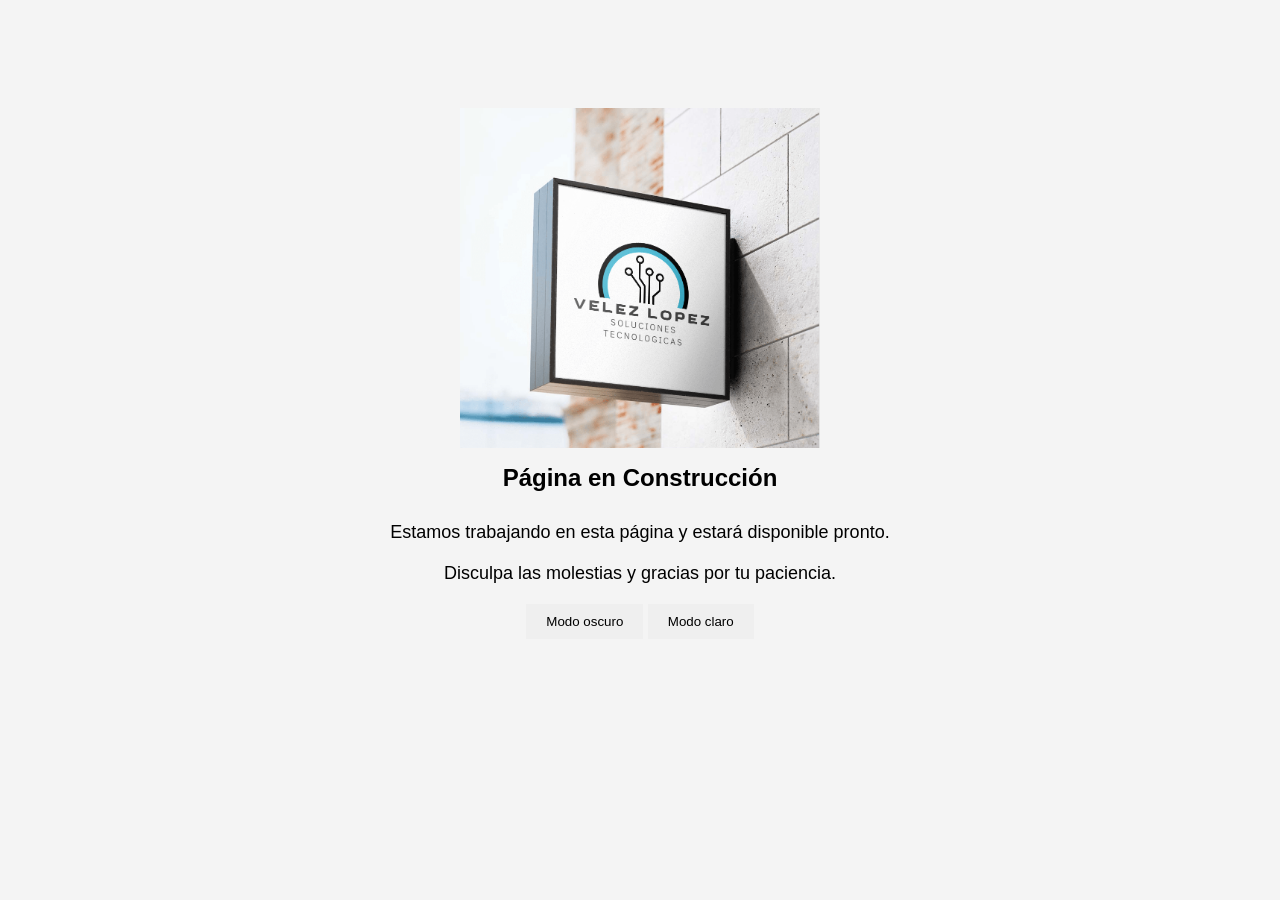
==== index.html @ 6d7fca96 "Update index.html" ====
<!DOCTYPE html>
<html lang="es">
<head>
    <meta charset="UTF-8">
    <meta name="viewport" content="width=device-width, initial-scale=1.0">
    <meta http-equiv="X-UA-Compatible" content="IE=edge">
    <meta name="description" content="hoja de vida">
    <meta name="author" content="Velez">
    <meta name="url" content="http://www.vl.gt">
    <meta name="copyright" content="Velez One">
    <meta name="robots" content="index,follow">
    <link rel="apple-touch-icon" sizes="144x144" type="image/x-icon" href="images/favicon/Velez.png">
    <title>Página en Construcción ║ www.vl.gt</title>
    <style>
        body {
            background-color: #f4f4f4;
            font-family: Arial, sans-serif;
            text-align: center;
            padding-top: 100px;
            transition: background-color 0.3s, color 0.3s;
        }

        h1 {
            font-size: 24px;
            /*color: #333;*/
            margin-bottom: 30px;
        }

        p {
            font-size: 18px;
            /*color: #777;*/
            margin-bottom: 20px;
        }

        .dark-mode {
            background-color: #333;
            color: #fff;
        }

        .light-mode {
            background-color: #fff;
            color: #333;
        }
        .dmb {
            border: none;
            padding: 10px 20px;
            cursor: pointer;
    </style>
</head>
<body>
    <img src="images/bg/vl.png" alt="Logo de VL" style="display: block; margin: 0 auto; width: 360px;">
    <h1>Página en Construcción</h1>
    <p>Estamos trabajando en esta página y estará disponible pronto.</p>
    <p>Disculpa las molestias y gracias por tu paciencia.</p>
    <button id="dark-mode-button" class="dmb">Modo oscuro</button>
    <button id="light-mode-button" class="dmb">Modo claro</button>

    <script>
	const darkModeButton = document.getElementById("dark-mode-button");
	const lightModeButton = document.getElementById("light-mode-button");

	darkModeButton.addEventListener("click", () => {
  		document.body.classList.add("dark-mode");
  		darkModeButton.classList.add("dark-mode");
  		lightModeButton.classList.remove("dark-mode");
	});

	lightModeButton.addEventListener("click", () => {
  		document.body.classList.remove("dark-mode");
  		darkModeButton.classList.remove("dark-mode");
  		lightModeButton.classList.add("dark-mode");
	});
    </script>
</body>
</html>
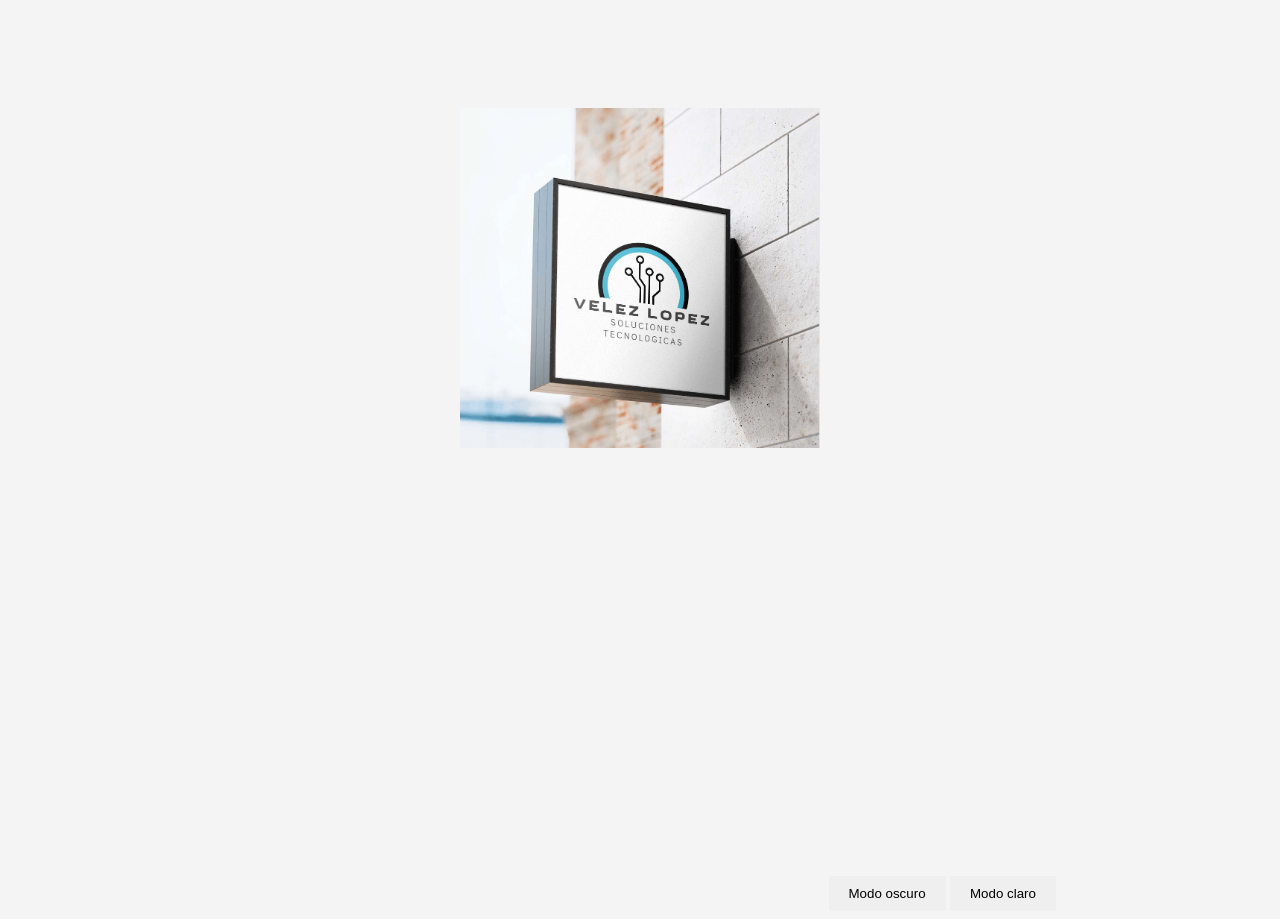
==== commit 4cab6a1a: "Update index.html sjg_v2" ====
--- a/index.html
+++ b/index.html
@@ -49,9 +49,7 @@
 </head>
 <body>
     <img src="images/bg/vl.png" alt="Logo de VL" style="display: block; margin: 0 auto; width: 360px;">
-    <h1>Página en Construcción</h1>
-    <p>Estamos trabajando en esta página y estará disponible pronto.</p>
-    <p>Disculpa las molestias y gracias por tu paciencia.</p>
+<iframe width="600" height="450" src="https://lookerstudio.google.com/embed/reporting/50c8e89b-48bd-454d-b5c6-41194e025713/page/OpIaD" frameborder="0" style="border:0" allowfullscreen></iframe>
     <button id="dark-mode-button" class="dmb">Modo oscuro</button>
     <button id="light-mode-button" class="dmb">Modo claro</button>
 
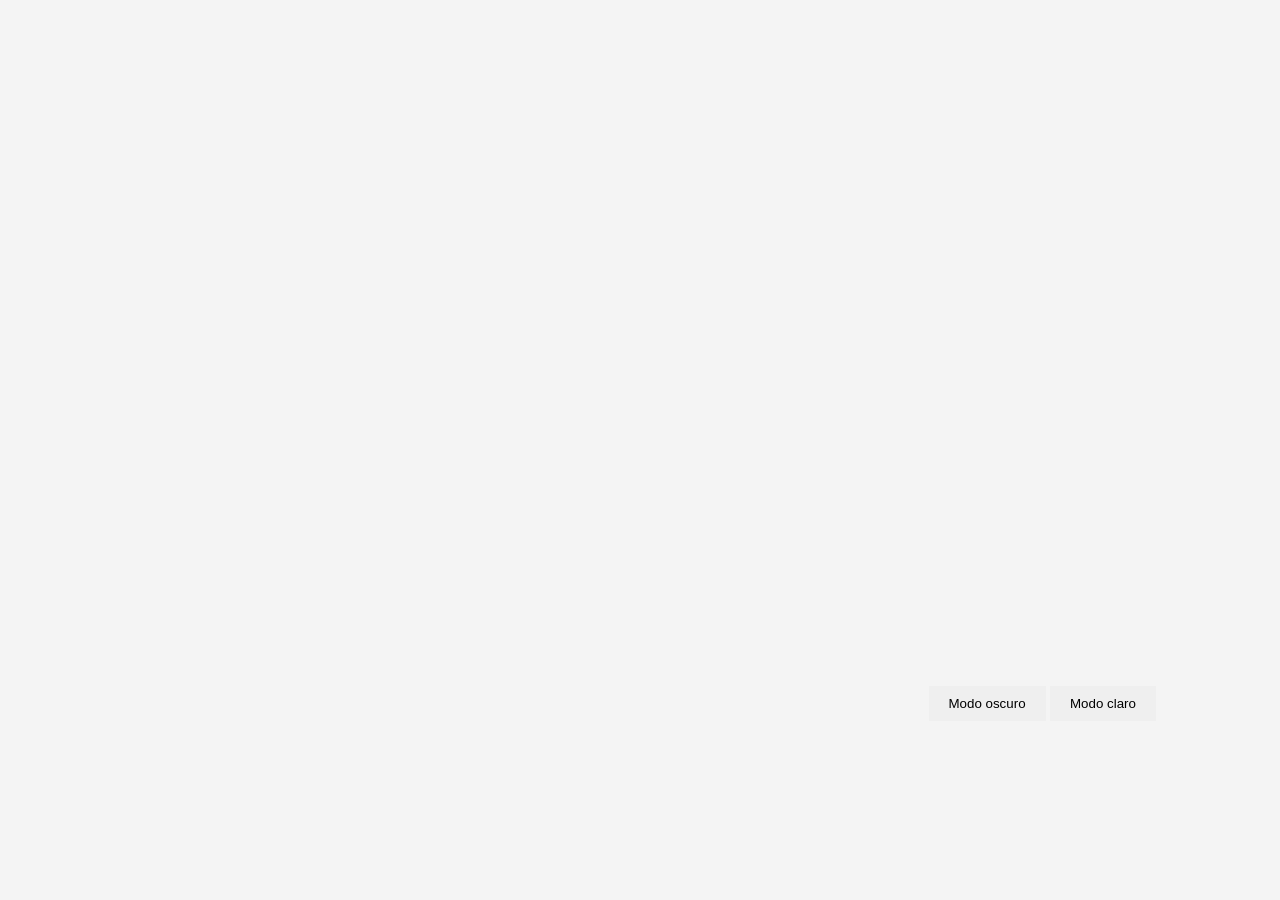
==== commit 4e766710: "Update index.html" ====
--- a/index.html
+++ b/index.html
@@ -48,10 +48,9 @@
     </style>
 </head>
 <body>
-    <img src="images/bg/vl.png" alt="Logo de VL" style="display: block; margin: 0 auto; width: 360px;">
-<iframe width="600" height="450" src="https://lookerstudio.google.com/embed/reporting/50c8e89b-48bd-454d-b5c6-41194e025713/page/OpIaD" frameborder="0" style="border:0" allowfullscreen></iframe>
-    <button id="dark-mode-button" class="dmb">Modo oscuro</button>
-    <button id="light-mode-button" class="dmb">Modo claro</button>
+	<iframe width="800" height="600" src="https://lookerstudio.google.com/embed/reporting/50c8e89b-48bd-454d-b5c6-41194e025713/page/OpIaD" frameborder="0" style="border:0" allowfullscreen></iframe>
+	<button id="dark-mode-button" class="dmb">Modo oscuro</button>
+    	<button id="light-mode-button" class="dmb">Modo claro</button>
 
     <script>
 	const darkModeButton = document.getElementById("dark-mode-button");
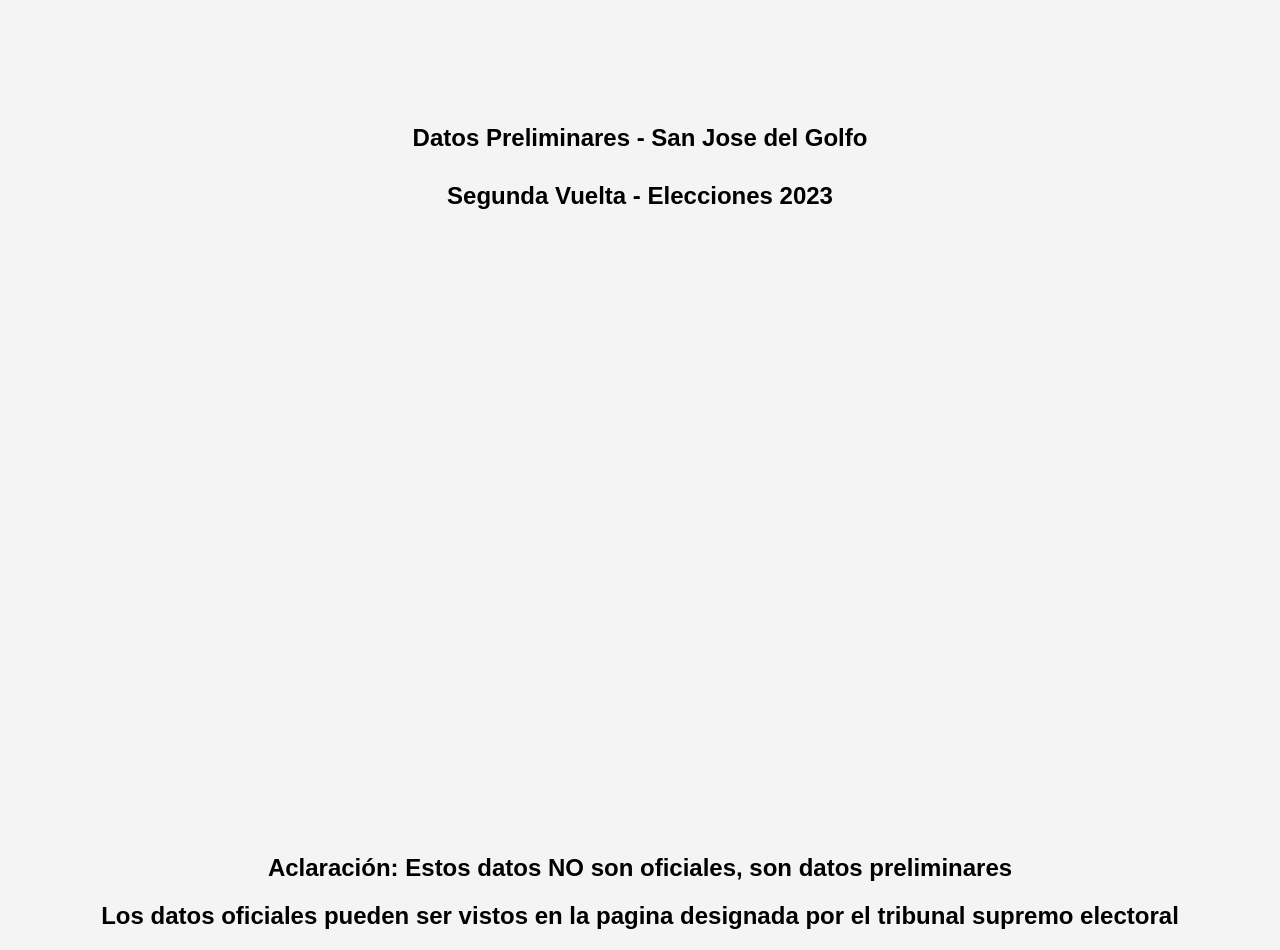
==== commit b4fcb2e1: "Update index.html" ====
--- a/index.html
+++ b/index.html
@@ -10,7 +10,7 @@
     <meta name="copyright" content="Velez One">
     <meta name="robots" content="index,follow">
     <link rel="apple-touch-icon" sizes="144x144" type="image/x-icon" href="images/favicon/Velez.png">
-    <title>Página en Construcción ║ www.vl.gt</title>
+    <title>Datos Preliminares SJG 2da Vuelta 2023 ║ www.vl.gt</title>
     <style>
         body {
             background-color: #f4f4f4;
@@ -48,10 +48,11 @@
     </style>
 </head>
 <body>
+	<h1>Datos Preliminares - San Jose del Golfo</h1>
+	<h2>Segunda Vuelta - Elecciones 2023</h2>
 	<iframe width="800" height="600" src="https://lookerstudio.google.com/embed/reporting/50c8e89b-48bd-454d-b5c6-41194e025713/page/OpIaD" frameborder="0" style="border:0" allowfullscreen></iframe>
-	<button id="dark-mode-button" class="dmb">Modo oscuro</button>
-    	<button id="light-mode-button" class="dmb">Modo claro</button>
-
+	<h2>Aclaración: Estos datos NO son oficiales, son datos preliminares</h2>
+	<h2>Los datos oficiales pueden ser vistos en la pagina designada por el tribunal supremo electoral</h2>
     <script>
 	const darkModeButton = document.getElementById("dark-mode-button");
 	const lightModeButton = document.getElementById("light-mode-button");
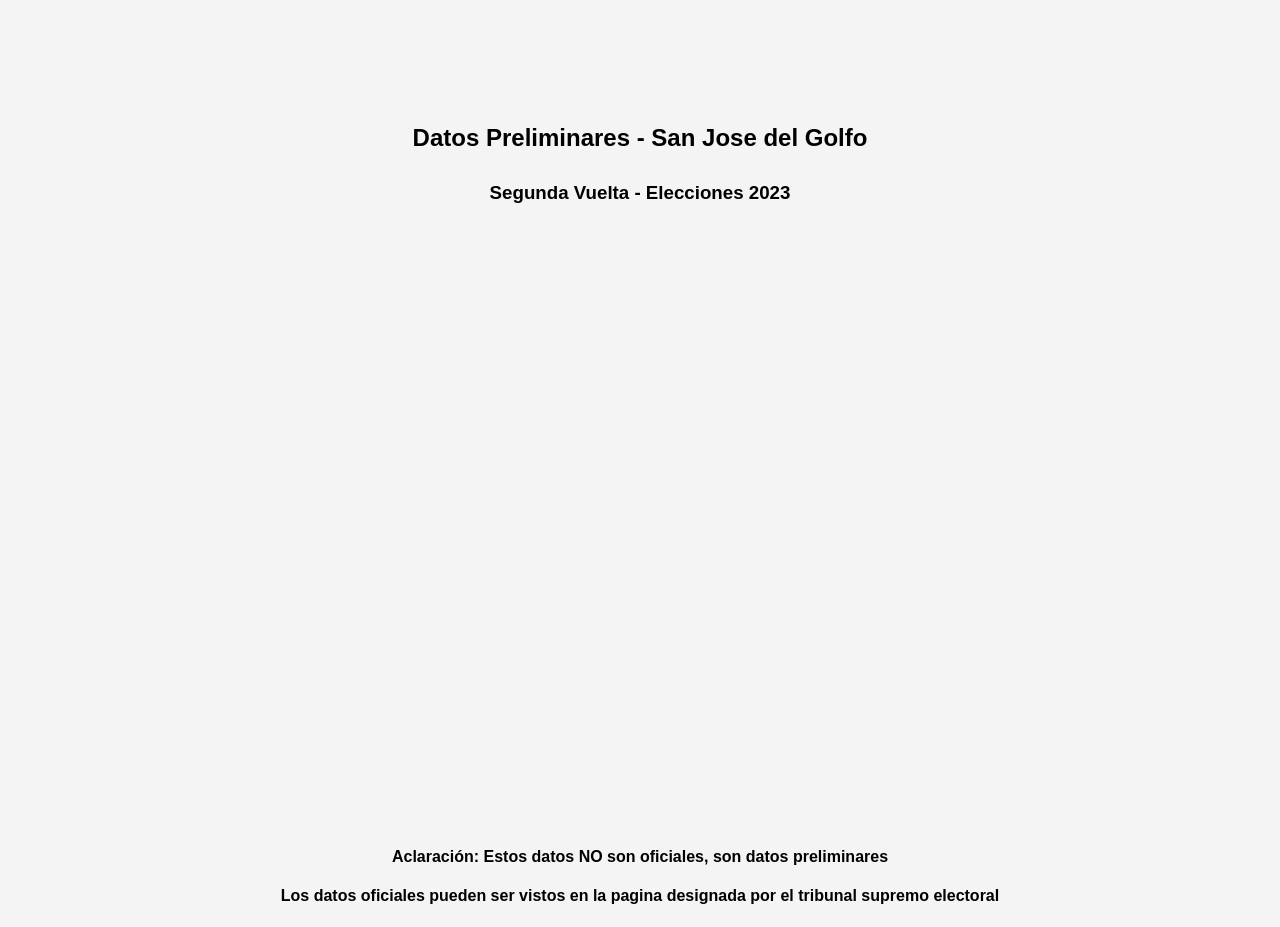
==== commit 0543ea71: "Update index.html" ====
--- a/index.html
+++ b/index.html
@@ -49,10 +49,10 @@
 </head>
 <body>
 	<h1>Datos Preliminares - San Jose del Golfo</h1>
-	<h2>Segunda Vuelta - Elecciones 2023</h2>
+	<h3>Segunda Vuelta - Elecciones 2023</h3>
 	<iframe width="800" height="600" src="https://lookerstudio.google.com/embed/reporting/50c8e89b-48bd-454d-b5c6-41194e025713/page/OpIaD" frameborder="0" style="border:0" allowfullscreen></iframe>
-	<h2>Aclaración: Estos datos NO son oficiales, son datos preliminares</h2>
-	<h2>Los datos oficiales pueden ser vistos en la pagina designada por el tribunal supremo electoral</h2>
+	<h4>Aclaración: Estos datos NO son oficiales, son datos preliminares</h4>
+	<h4>Los datos oficiales pueden ser vistos en la pagina designada por el tribunal supremo electoral</h4>
     <script>
 	const darkModeButton = document.getElementById("dark-mode-button");
 	const lightModeButton = document.getElementById("light-mode-button");
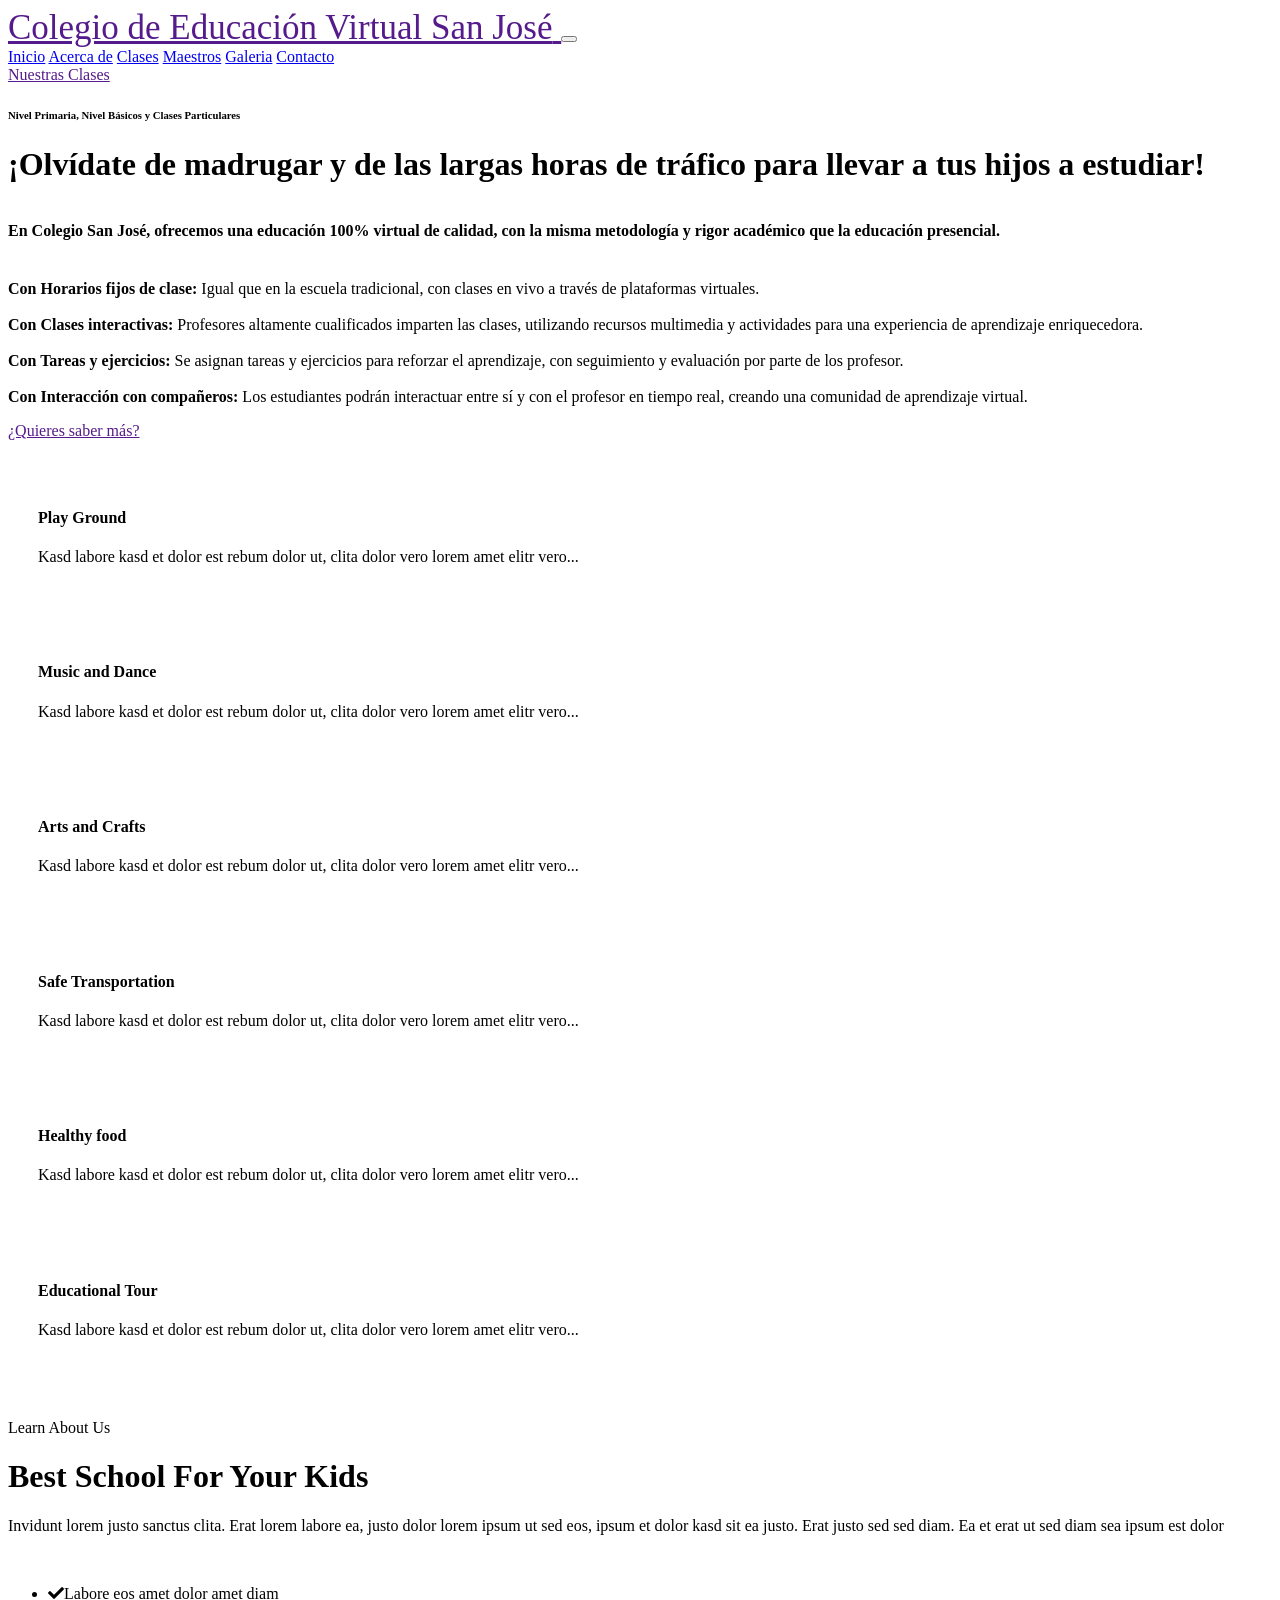
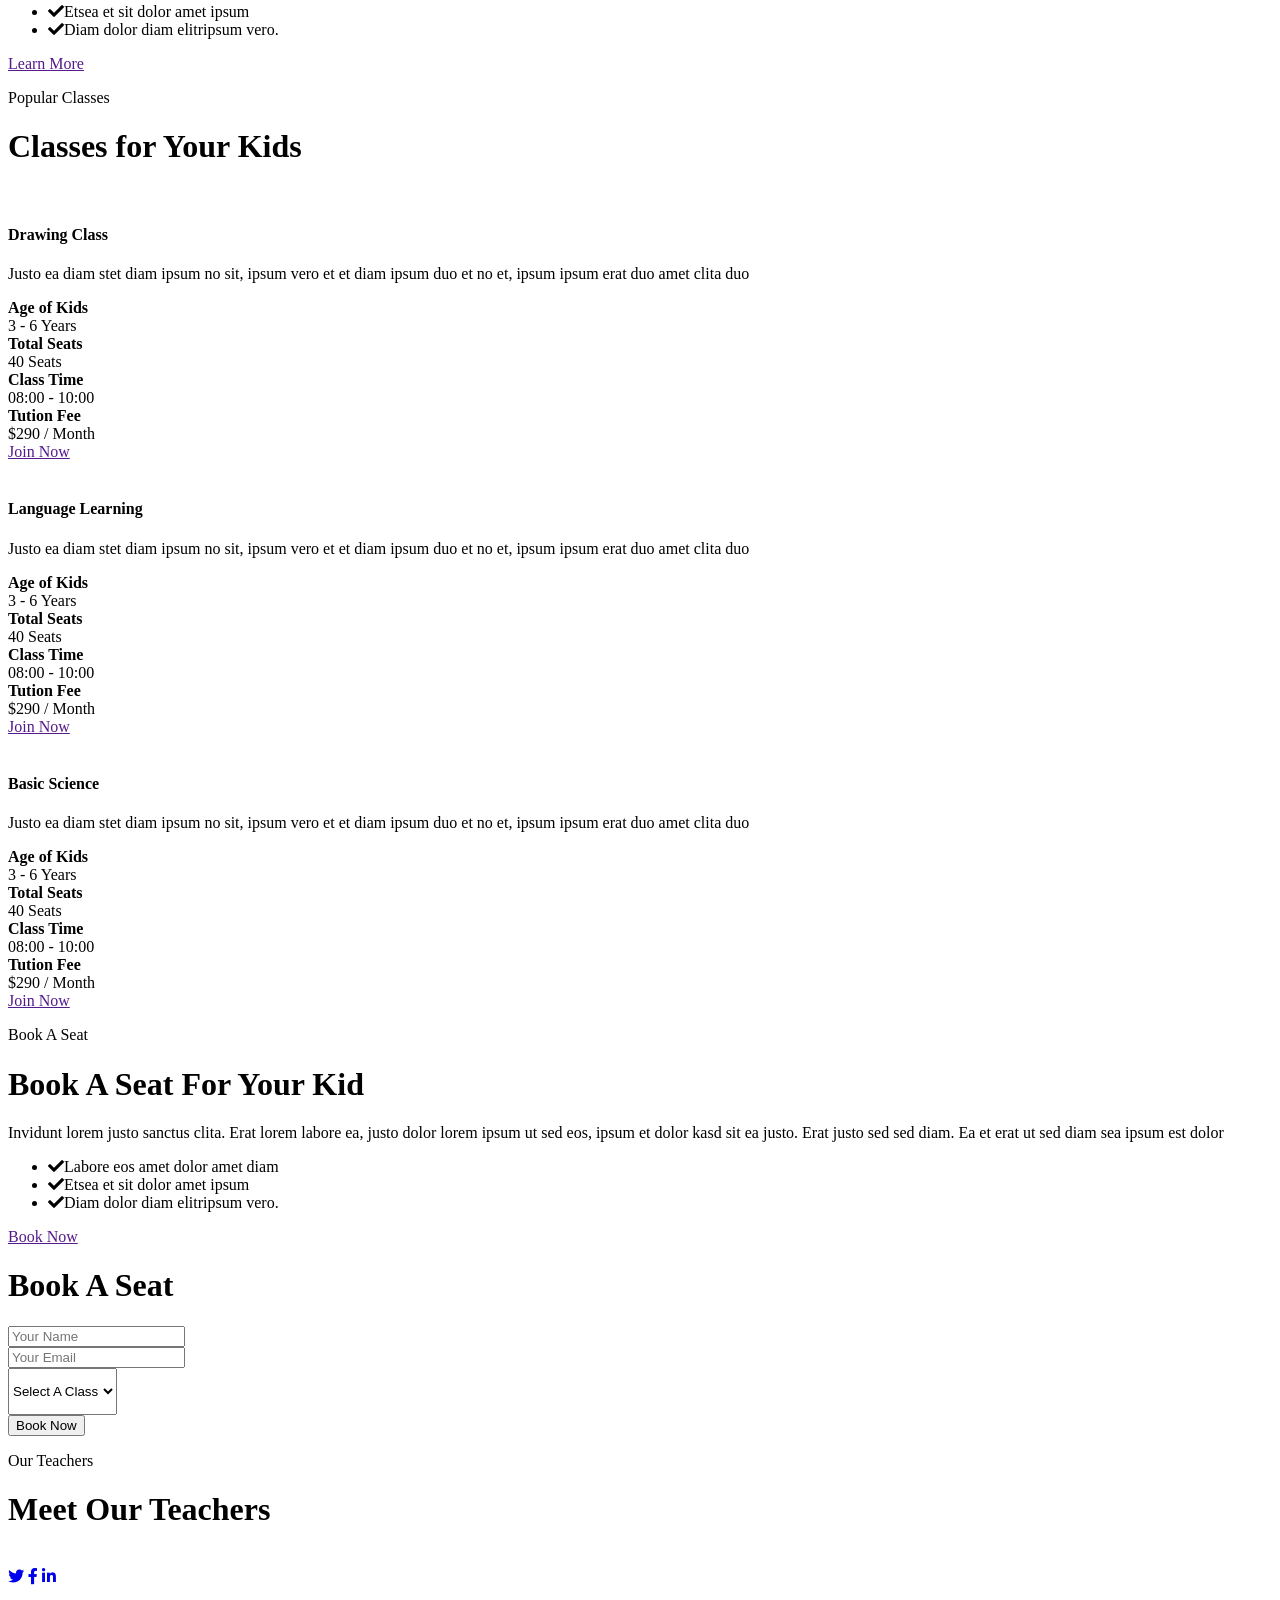
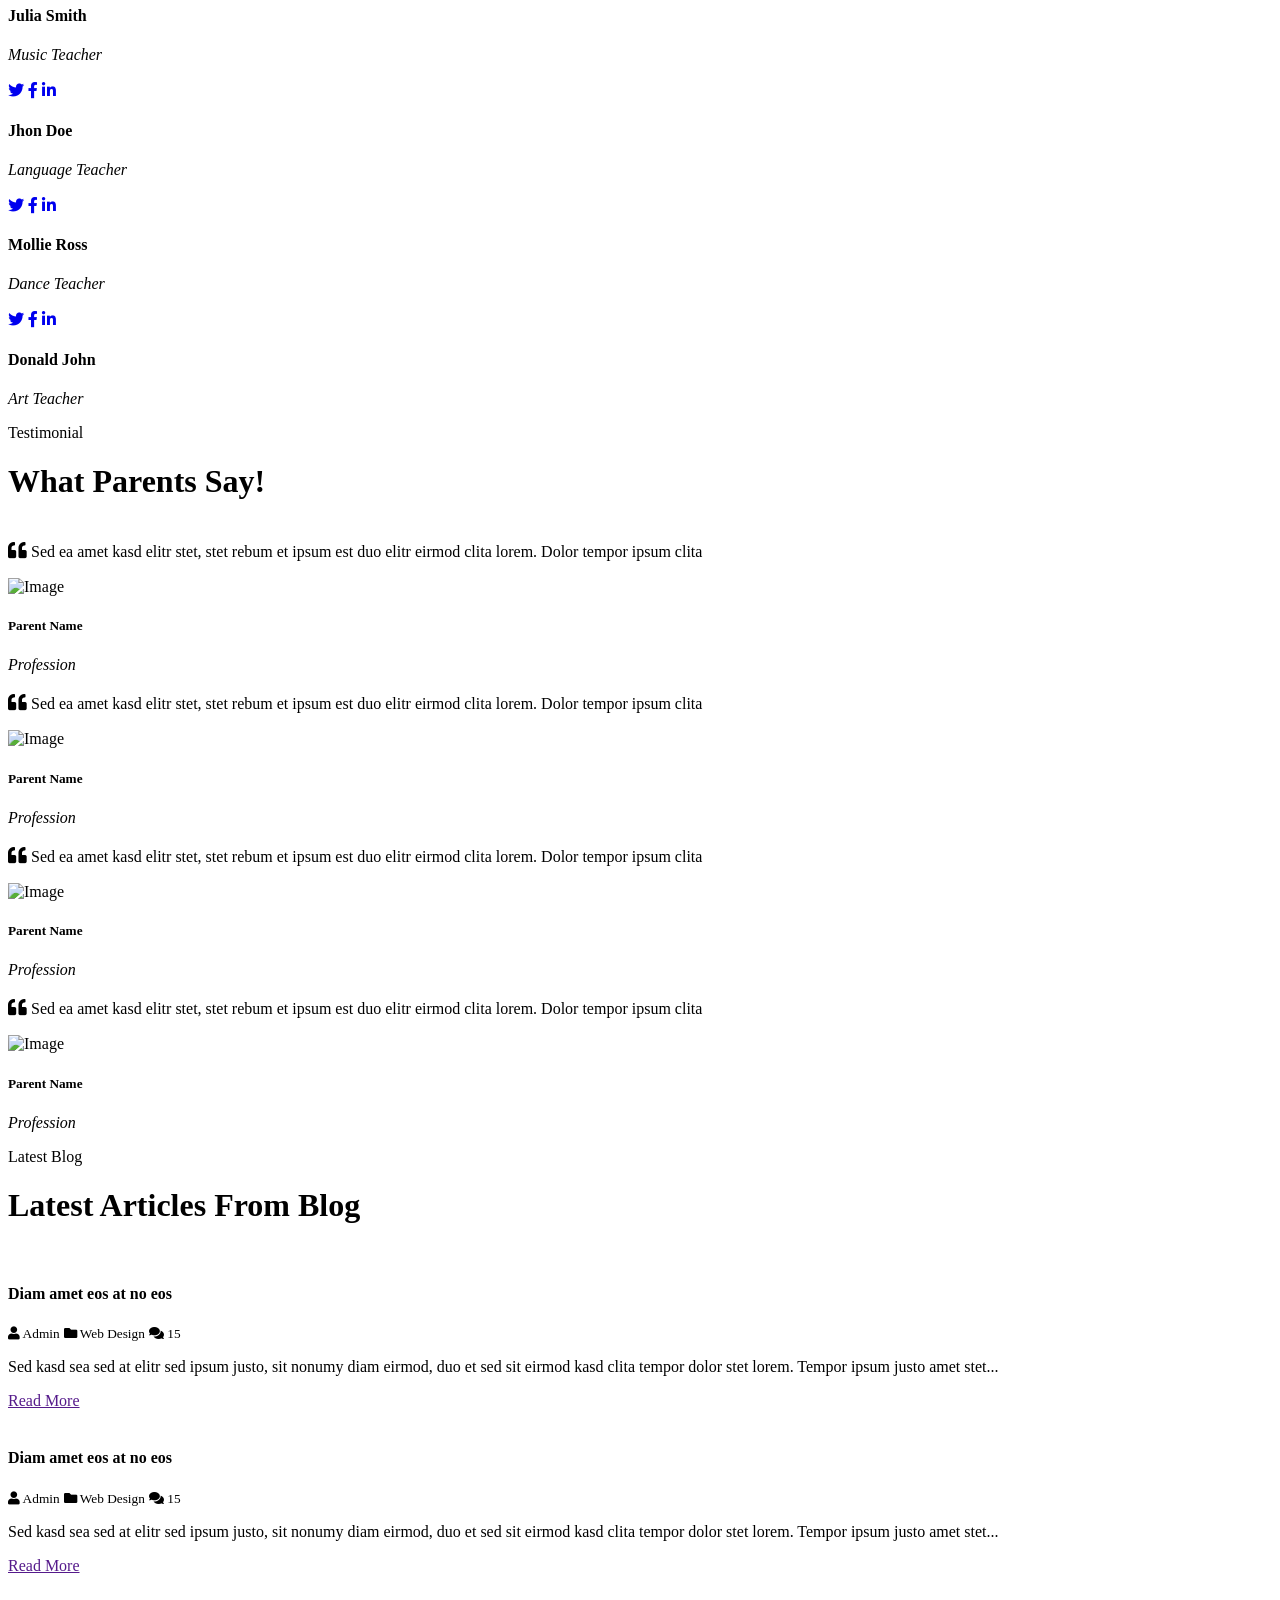
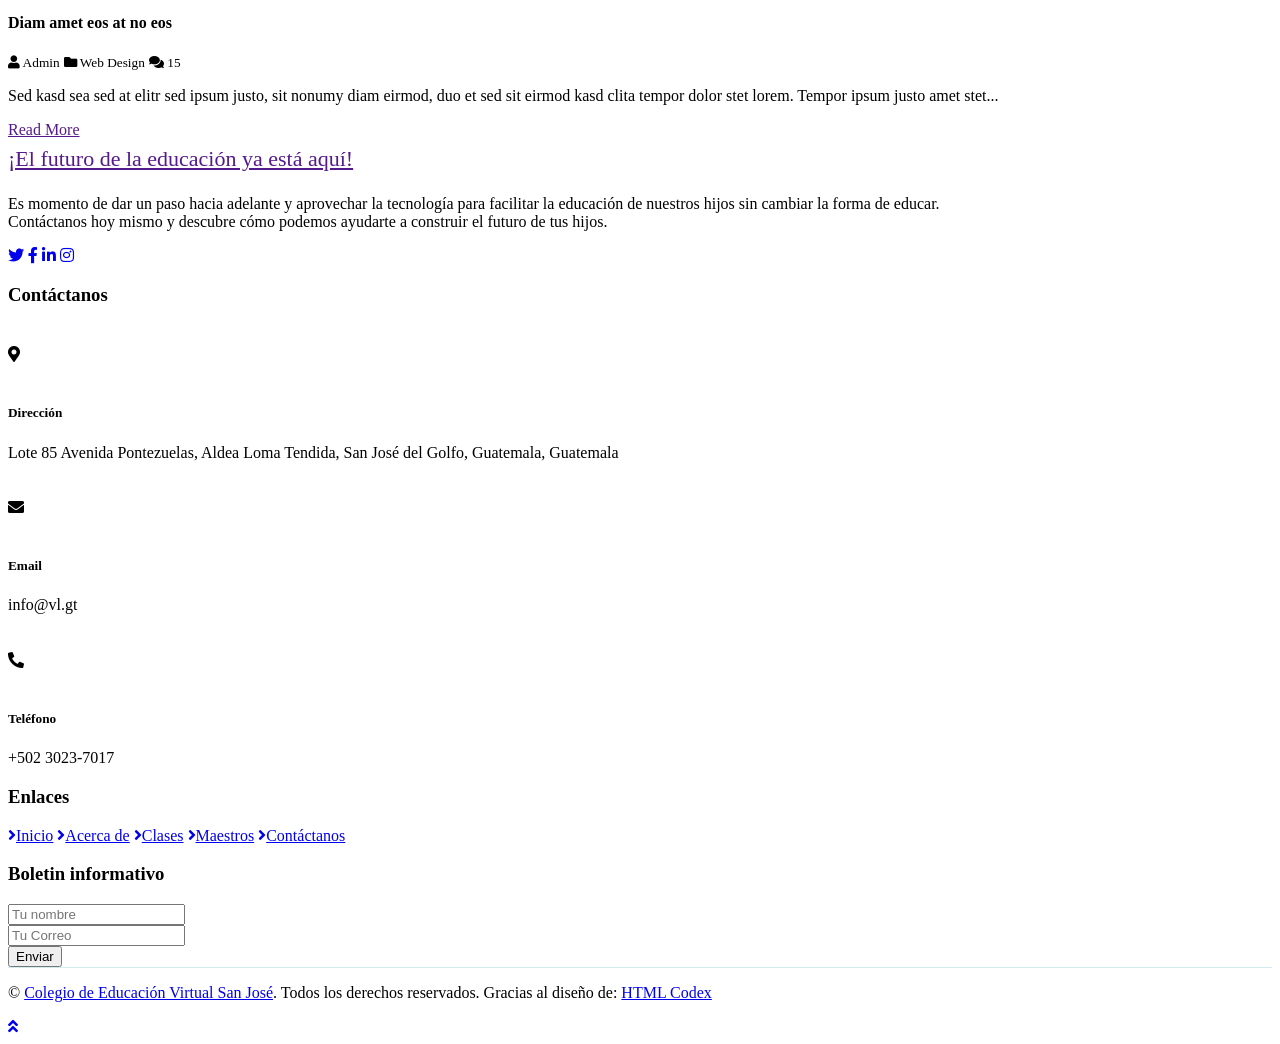
==== commit 3e17aa82: "colegio san jose" ====
--- a/index.html
+++ b/index.html
@@ -1,73 +1,636 @@
 <!DOCTYPE html>
 <html lang="es">
+
 <head>
-    <meta charset="UTF-8">
-    <meta name="viewport" content="width=device-width, initial-scale=1.0">
-    <meta http-equiv="X-UA-Compatible" content="IE=edge">
-    <meta name="description" content="hoja de vida">
-    <meta name="author" content="Velez">
-    <meta name="url" content="http://www.vl.gt">
-    <meta name="copyright" content="Velez One">
-    <meta name="robots" content="index,follow">
-    <link rel="apple-touch-icon" sizes="144x144" type="image/x-icon" href="images/favicon/Velez.png">
-    <title>Datos Preliminares SJG 2da Vuelta 2023 ║ www.vl.gt</title>
-    <style>
-        body {
-            background-color: #f4f4f4;
-            font-family: Arial, sans-serif;
-            text-align: center;
-            padding-top: 100px;
-            transition: background-color 0.3s, color 0.3s;
-        }
-
-        h1 {
-            font-size: 24px;
-            /*color: #333;*/
-            margin-bottom: 30px;
-        }
-
-        p {
-            font-size: 18px;
-            /*color: #777;*/
-            margin-bottom: 20px;
-        }
-
-        .dark-mode {
-            background-color: #333;
-            color: #fff;
-        }
-
-        .light-mode {
-            background-color: #fff;
-            color: #333;
-        }
-        .dmb {
-            border: none;
-            padding: 10px 20px;
-            cursor: pointer;
-    </style>
+    <meta charset="utf-8">
+    <title>San José - Colegio de Enseñanza Virtual</title>
+    <meta content="width=device-width, initial-scale=1.0" name="viewport">
+
+
+    <!-- Favicon -->
+    <link href="img/favicon.ico" rel="icon">
+
+    <!-- Google Web Fonts -->
+    <link rel="preconnect" href="https://fonts.gstatic.com">
+    <link href="https://fonts.googleapis.com/css2?family=Handlee&family=Nunito&display=swap" rel="stylesheet">
+
+    <!-- Font Awesome -->
+    <link href="https://cdnjs.cloudflare.com/ajax/libs/font-awesome/5.10.0/css/all.min.css" rel="stylesheet">
+
+    <!-- Flaticon Font -->
+    <link href="lib/flaticon/font/flaticon.css" rel="stylesheet">
+
+    <!-- Libraries Stylesheet -->
+    <link href="lib/owlcarousel/assets/owl.carousel.min.css" rel="stylesheet">
+    <link href="lib/lightbox/css/lightbox.min.css" rel="stylesheet">
+
+    <!-- Customized Bootstrap Stylesheet -->
+    <link href="css/style.css" rel="stylesheet">
 </head>
+
 <body>
-	<h1>Datos Preliminares - San Jose del Golfo</h1>
-	<h3>Segunda Vuelta - Elecciones 2023</h3>
-	<iframe width="800" height="600" src="https://lookerstudio.google.com/embed/reporting/50c8e89b-48bd-454d-b5c6-41194e025713/page/OpIaD" frameborder="0" style="border:0" allowfullscreen></iframe>
-	<h4>Aclaración: Estos datos NO son oficiales, son datos preliminares</h4>
-	<h4>Los datos oficiales pueden ser vistos en la pagina designada por el tribunal supremo electoral</h4>
-    <script>
-	const darkModeButton = document.getElementById("dark-mode-button");
-	const lightModeButton = document.getElementById("light-mode-button");
-
-	darkModeButton.addEventListener("click", () => {
-  		document.body.classList.add("dark-mode");
-  		darkModeButton.classList.add("dark-mode");
-  		lightModeButton.classList.remove("dark-mode");
-	});
-
-	lightModeButton.addEventListener("click", () => {
-  		document.body.classList.remove("dark-mode");
-  		darkModeButton.classList.remove("dark-mode");
-  		lightModeButton.classList.add("dark-mode");
-	});
-    </script>
+    <!-- Navbar Start -->
+    <div class="container-fluid bg-light position-relative shadow">
+        <nav class="navbar navbar-expand-lg bg-light navbar-light py-3 py-lg-0 px-0 px-lg-5">
+            <a href="" class="navbar-brand font-weight-bold text-secondary" style="font-size: 35px;">
+                <i class="flaticon-043-teddy-bear"></i>
+                <span class="text-primary">Colegio de Educación Virtual San José</span>
+            </a>
+            <button type="button" class="navbar-toggler" data-toggle="collapse" data-target="#navbarCollapse">
+                <span class="navbar-toggler-icon"></span>
+            </button>
+            <div class="collapse navbar-collapse justify-content-between" id="navbarCollapse">
+                <div class="navbar-nav font-weight-bold mx-auto py-0">
+                    <a href="index.html" class="nav-item nav-link active">Inicio</a>
+                    <a href="about.html" class="nav-item nav-link">Acerca de</a>
+                    <a href="class.html" class="nav-item nav-link">Clases</a>
+                    <a href="team.html" class="nav-item nav-link">Maestros</a>
+                    <a href="gallery.html" class="nav-item nav-link">Galeria</a>
+                    <a href="contact.html" class="nav-item nav-link">Contacto</a>
+                </div>
+                <a href="" class="btn btn-primary px-4">Nuestras Clases</a>
+            </div>
+        </nav>
+    </div>
+    <!-- Navbar End -->
+
+
+    <!-- Header Start -->
+    <div class="container-fluid bg-primary px-0 px-md-5 mb-5">
+        <div class="row align-items-center px-3">
+            <div class="col-lg-6 text-center text-lg-left">
+                <h6 class="text-white mb-4 mt-5 mt-lg-0">Nivel Primaria, Nivel Básicos y Clases Particulares</h6>
+                <h1 class="display-3 font-weight-bold text-white">¡Olvídate de madrugar y de las largas horas de tráfico para llevar a tus hijos a estudiar!</h1>
+                <h4 class="text-white mb-4 mt-5 mt-lg-0"><br>En Colegio San José, ofrecemos una educación 100% virtual de calidad, con la misma metodología y rigor académico que la educación presencial.</h4>
+                <p class="text-white mb-4">
+                    <br> <b>Con Horarios fijos de clase:</b> Igual que en la escuela tradicional, con clases en vivo a través de plataformas virtuales.
+                    <br>
+                    <br> <b>Con Clases interactivas:</b> Profesores altamente cualificados imparten las clases, utilizando recursos multimedia y actividades para una experiencia de aprendizaje enriquecedora.
+                    <br>
+                    <br> <b>Con Tareas y ejercicios:</b> Se asignan tareas y ejercicios para reforzar el aprendizaje, con seguimiento y evaluación por parte de los profesor.
+                    <br>
+                    <br> <b>Con Interacción con compañeros:</b> Los estudiantes podrán interactuar entre sí y con el profesor en tiempo real, creando una comunidad de aprendizaje virtual.
+                </p>
+
+                <a href="" class="btn btn-secondary mt-1 py-3 px-5">¿Quieres saber más?</a>
+            </div>
+            <div class="col-lg-6 text-center text-lg-right">
+                <img class="img-fluid mt-5" src="img/header.png" alt="">
+            </div>
+        </div>
+    </div>
+    <!-- Header End -->
+
+
+    <!-- Facilities Start -->
+    <div class="container-fluid pt-5">
+        <div class="container pb-3">
+            <div class="row">
+                <div class="col-lg-4 col-md-6 pb-1">
+                    <div class="d-flex bg-light shadow-sm border-top rounded mb-4" style="padding: 30px;">
+                        <i class="flaticon-050-fence h1 font-weight-normal text-primary mb-3"></i>
+                        <div class="pl-4">
+                            <h4>Play Ground</h4>
+                            <p class="m-0">Kasd labore kasd et dolor est rebum dolor ut, clita dolor vero lorem amet elitr vero...</p>
+                        </div>
+                    </div>
+                </div>
+                <div class="col-lg-4 col-md-6 pb-1">
+                    <div class="d-flex bg-light shadow-sm border-top rounded mb-4" style="padding: 30px;">
+                        <i class="flaticon-022-drum h1 font-weight-normal text-primary mb-3"></i>
+                        <div class="pl-4">
+                            <h4>Music and Dance</h4>
+                            <p class="m-0">Kasd labore kasd et dolor est rebum dolor ut, clita dolor vero lorem amet elitr vero...</p>
+                        </div>
+                    </div>
+                </div>
+                <div class="col-lg-4 col-md-6 pb-1">
+                    <div class="d-flex bg-light shadow-sm border-top rounded mb-4" style="padding: 30px;">
+                        <i class="flaticon-030-crayons h1 font-weight-normal text-primary mb-3"></i>
+                        <div class="pl-4">
+                            <h4>Arts and Crafts</h4>
+                            <p class="m-0">Kasd labore kasd et dolor est rebum dolor ut, clita dolor vero lorem amet elitr vero...</p>
+                        </div>
+                    </div>
+                </div>
+                <div class="col-lg-4 col-md-6 pb-1">
+                    <div class="d-flex bg-light shadow-sm border-top rounded mb-4" style="padding: 30px;">
+                        <i class="flaticon-017-toy-car h1 font-weight-normal text-primary mb-3"></i>
+                        <div class="pl-4">
+                            <h4>Safe Transportation</h4>
+                            <p class="m-0">Kasd labore kasd et dolor est rebum dolor ut, clita dolor vero lorem amet elitr vero...</p>
+                        </div>
+                    </div>
+                </div>
+                <div class="col-lg-4 col-md-6 pb-1">
+                    <div class="d-flex bg-light shadow-sm border-top rounded mb-4" style="padding: 30px;">
+                        <i class="flaticon-025-sandwich h1 font-weight-normal text-primary mb-3"></i>
+                        <div class="pl-4">
+                            <h4>Healthy food</h4>
+                            <p class="m-0">Kasd labore kasd et dolor est rebum dolor ut, clita dolor vero lorem amet elitr vero...</p>
+                        </div>
+                    </div>
+                </div>
+                <div class="col-lg-4 col-md-6 pb-1">
+                    <div class="d-flex bg-light shadow-sm border-top rounded mb-4" style="padding: 30px;">
+                        <i class="flaticon-047-backpack h1 font-weight-normal text-primary mb-3"></i>
+                        <div class="pl-4">
+                            <h4>Educational Tour</h4>
+                            <p class="m-0">Kasd labore kasd et dolor est rebum dolor ut, clita dolor vero lorem amet elitr vero...</p>
+                        </div>
+                    </div>
+                </div>
+            </div>
+        </div>
+    </div>
+    <!-- Facilities Start -->
+
+
+    <!-- About Start -->
+    <div class="container-fluid py-5">
+        <div class="container">
+            <div class="row align-items-center">
+                <div class="col-lg-5">
+                    <img class="img-fluid rounded mb-5 mb-lg-0" src="img/about-1.jpg" alt="">
+                </div>
+                <div class="col-lg-7">
+                    <p class="section-title pr-5"><span class="pr-2">Learn About Us</span></p>
+                    <h1 class="mb-4">Best School For Your Kids</h1>
+                    <p>Invidunt lorem justo sanctus clita. Erat lorem labore ea, justo dolor lorem ipsum ut sed eos,
+                        ipsum et dolor kasd sit ea justo. Erat justo sed sed diam. Ea et erat ut sed diam sea ipsum est
+                        dolor</p>
+                    <div class="row pt-2 pb-4">
+                        <div class="col-6 col-md-4">
+                            <img class="img-fluid rounded" src="img/about-2.jpg" alt="">
+                        </div>
+                        <div class="col-6 col-md-8">
+                            <ul class="list-inline m-0">
+                                <li class="py-2 border-top border-bottom"><i class="fa fa-check text-primary mr-3"></i>Labore eos amet dolor amet diam</li>
+                                <li class="py-2 border-bottom"><i class="fa fa-check text-primary mr-3"></i>Etsea et sit dolor amet ipsum</li>
+                                <li class="py-2 border-bottom"><i class="fa fa-check text-primary mr-3"></i>Diam dolor diam elitripsum vero.</li>
+                            </ul>
+                        </div>
+                    </div>
+                    <a href="" class="btn btn-primary mt-2 py-2 px-4">Learn More</a>
+                </div>
+            </div>
+        </div>
+    </div>
+    <!-- About End -->
+
+
+    <!-- Class Start -->
+    <div class="container-fluid pt-5">
+        <div class="container">
+            <div class="text-center pb-2">
+                <p class="section-title px-5"><span class="px-2">Popular Classes</span></p>
+                <h1 class="mb-4">Classes for Your Kids</h1>
+            </div>
+            <div class="row">
+                <div class="col-lg-4 mb-5">
+                    <div class="card border-0 bg-light shadow-sm pb-2">
+                        <img class="card-img-top mb-2" src="img/class-1.jpg" alt="">
+                        <div class="card-body text-center">
+                            <h4 class="card-title">Drawing Class</h4>
+                            <p class="card-text">Justo ea diam stet diam ipsum no sit, ipsum vero et et diam ipsum duo et no et, ipsum ipsum erat duo amet clita duo</p>
+                        </div>
+                        <div class="card-footer bg-transparent py-4 px-5">
+                            <div class="row border-bottom">
+                                <div class="col-6 py-1 text-right border-right"><strong>Age of Kids</strong></div>
+                                <div class="col-6 py-1">3 - 6 Years</div>
+                            </div>
+                            <div class="row border-bottom">
+                                <div class="col-6 py-1 text-right border-right"><strong>Total Seats</strong></div>
+                                <div class="col-6 py-1">40 Seats</div>
+                            </div>
+                            <div class="row border-bottom">
+                                <div class="col-6 py-1 text-right border-right"><strong>Class Time</strong></div>
+                                <div class="col-6 py-1">08:00 - 10:00</div>
+                            </div>
+                            <div class="row">
+                                <div class="col-6 py-1 text-right border-right"><strong>Tution Fee</strong></div>
+                                <div class="col-6 py-1">$290 / Month</div>
+                            </div>
+                        </div>
+                        <a href="" class="btn btn-primary px-4 mx-auto mb-4">Join Now</a>
+                    </div>
+                </div>
+                <div class="col-lg-4 mb-5">
+                    <div class="card border-0 bg-light shadow-sm pb-2">
+                        <img class="card-img-top mb-2" src="img/class-2.jpg" alt="">
+                        <div class="card-body text-center">
+                            <h4 class="card-title">Language Learning</h4>
+                            <p class="card-text">Justo ea diam stet diam ipsum no sit, ipsum vero et et diam ipsum duo et no et, ipsum ipsum erat duo amet clita duo</p>
+                        </div>
+                        <div class="card-footer bg-transparent py-4 px-5">
+                            <div class="row border-bottom">
+                                <div class="col-6 py-1 text-right border-right"><strong>Age of Kids</strong></div>
+                                <div class="col-6 py-1">3 - 6 Years</div>
+                            </div>
+                            <div class="row border-bottom">
+                                <div class="col-6 py-1 text-right border-right"><strong>Total Seats</strong></div>
+                                <div class="col-6 py-1">40 Seats</div>
+                            </div>
+                            <div class="row border-bottom">
+                                <div class="col-6 py-1 text-right border-right"><strong>Class Time</strong></div>
+                                <div class="col-6 py-1">08:00 - 10:00</div>
+                            </div>
+                            <div class="row">
+                                <div class="col-6 py-1 text-right border-right"><strong>Tution Fee</strong></div>
+                                <div class="col-6 py-1">$290 / Month</div>
+                            </div>
+                        </div>
+                        <a href="" class="btn btn-primary px-4 mx-auto mb-4">Join Now</a>
+                    </div>
+                </div>
+                <div class="col-lg-4 mb-5">
+                    <div class="card border-0 bg-light shadow-sm pb-2">
+                        <img class="card-img-top mb-2" src="img/class-3.jpg" alt="">
+                        <div class="card-body text-center">
+                            <h4 class="card-title">Basic Science</h4>
+                            <p class="card-text">Justo ea diam stet diam ipsum no sit, ipsum vero et et diam ipsum duo et no et, ipsum ipsum erat duo amet clita duo</p>
+                        </div>
+                        <div class="card-footer bg-transparent py-4 px-5">
+                            <div class="row border-bottom">
+                                <div class="col-6 py-1 text-right border-right"><strong>Age of Kids</strong></div>
+                                <div class="col-6 py-1">3 - 6 Years</div>
+                            </div>
+                            <div class="row border-bottom">
+                                <div class="col-6 py-1 text-right border-right"><strong>Total Seats</strong></div>
+                                <div class="col-6 py-1">40 Seats</div>
+                            </div>
+                            <div class="row border-bottom">
+                                <div class="col-6 py-1 text-right border-right"><strong>Class Time</strong></div>
+                                <div class="col-6 py-1">08:00 - 10:00</div>
+                            </div>
+                            <div class="row">
+                                <div class="col-6 py-1 text-right border-right"><strong>Tution Fee</strong></div>
+                                <div class="col-6 py-1">$290 / Month</div>
+                            </div>
+                        </div>
+                        <a href="" class="btn btn-primary px-4 mx-auto mb-4">Join Now</a>
+                    </div>
+                </div>
+            </div>
+        </div>
+    </div>
+    <!-- Class End -->
+
+
+    <!-- Registration Start -->
+    <div class="container-fluid py-5">
+        <div class="container">
+            <div class="row align-items-center">
+                <div class="col-lg-7 mb-5 mb-lg-0">
+                    <p class="section-title pr-5"><span class="pr-2">Book A Seat</span></p>
+                    <h1 class="mb-4">Book A Seat For Your Kid</h1>
+                    <p>Invidunt lorem justo sanctus clita. Erat lorem labore ea, justo dolor lorem ipsum ut sed eos,
+                        ipsum et dolor kasd sit ea justo. Erat justo sed sed diam. Ea et erat ut sed diam sea ipsum est
+                        dolor</p>
+                    <ul class="list-inline m-0">
+                        <li class="py-2"><i class="fa fa-check text-success mr-3"></i>Labore eos amet dolor amet diam</li>
+                        <li class="py-2"><i class="fa fa-check text-success mr-3"></i>Etsea et sit dolor amet ipsum</li>
+                        <li class="py-2"><i class="fa fa-check text-success mr-3"></i>Diam dolor diam elitripsum vero.</li>
+                    </ul>
+                    <a href="" class="btn btn-primary mt-4 py-2 px-4">Book Now</a>
+                </div>
+                <div class="col-lg-5">
+                    <div class="card border-0">
+                        <div class="card-header bg-secondary text-center p-4">
+                            <h1 class="text-white m-0">Book A Seat</h1>
+                        </div>
+                        <div class="card-body rounded-bottom bg-primary p-5">
+                            <form>
+                                <div class="form-group">
+                                    <input type="text" class="form-control border-0 p-4" placeholder="Your Name" required="required" />
+                                </div>
+                                <div class="form-group">
+                                    <input type="email" class="form-control border-0 p-4" placeholder="Your Email" required="required" />
+                                </div>
+                                <div class="form-group">
+                                    <select class="custom-select border-0 px-4" style="height: 47px;">
+                                        <option selected>Select A Class</option>
+                                        <option value="1">Class 1</option>
+                                        <option value="2">Class 1</option>
+                                        <option value="3">Class 1</option>
+                                    </select>
+                                </div>
+                                <div>
+                                    <button class="btn btn-secondary btn-block border-0 py-3" type="submit">Book Now</button>
+                                </div>
+                            </form>
+                        </div>
+                    </div>
+                </div>
+            </div>
+        </div>
+    </div>
+    <!-- Registration End -->
+
+
+    <!-- Team Start -->
+    <div class="container-fluid pt-5">
+        <div class="container">
+            <div class="text-center pb-2">
+                <p class="section-title px-5"><span class="px-2">Our Teachers</span></p>
+                <h1 class="mb-4">Meet Our Teachers</h1>
+            </div>
+            <div class="row">
+                <div class="col-md-6 col-lg-3 text-center team mb-5">
+                    <div class="position-relative overflow-hidden mb-4" style="border-radius: 100%;">
+                        <img class="img-fluid w-100" src="img/team-1.jpg" alt="" >
+                        <div
+                            class="team-social d-flex align-items-center justify-content-center w-100 h-100 position-absolute">
+                            <a class="btn btn-outline-light text-center mr-2 px-0" style="width: 38px; height: 38px;"
+                                href="#"><i class="fab fa-twitter"></i></a>
+                            <a class="btn btn-outline-light text-center mr-2 px-0" style="width: 38px; height: 38px;"
+                                href="#"><i class="fab fa-facebook-f"></i></a>
+                            <a class="btn btn-outline-light text-center px-0" style="width: 38px; height: 38px;"
+                                href="#"><i class="fab fa-linkedin-in"></i></a>
+                        </div>
+                    </div>
+                    <h4>Julia Smith</h4>
+                    <i>Music Teacher</i>
+                </div>
+                <div class="col-md-6 col-lg-3 text-center team mb-5">
+                    <div class="position-relative overflow-hidden mb-4" style="border-radius: 100%;">
+                        <img class="img-fluid w-100" src="img/team-2.jpg" alt="" >
+                        <div
+                            class="team-social d-flex align-items-center justify-content-center w-100 h-100 position-absolute">
+                            <a class="btn btn-outline-light text-center mr-2 px-0" style="width: 38px; height: 38px;"
+                                href="#"><i class="fab fa-twitter"></i></a>
+                            <a class="btn btn-outline-light text-center mr-2 px-0" style="width: 38px; height: 38px;"
+                                href="#"><i class="fab fa-facebook-f"></i></a>
+                            <a class="btn btn-outline-light text-center px-0" style="width: 38px; height: 38px;"
+                                href="#"><i class="fab fa-linkedin-in"></i></a>
+                        </div>
+                    </div>
+                    <h4>Jhon Doe</h4>
+                    <i>Language Teacher</i>
+                </div>
+                <div class="col-md-6 col-lg-3 text-center team mb-5">
+                    <div class="position-relative overflow-hidden mb-4" style="border-radius: 100%;">
+                        <img class="img-fluid w-100" src="img/team-3.jpg" alt="" >
+                        <div
+                            class="team-social d-flex align-items-center justify-content-center w-100 h-100 position-absolute">
+                            <a class="btn btn-outline-light text-center mr-2 px-0" style="width: 38px; height: 38px;"
+                                href="#"><i class="fab fa-twitter"></i></a>
+                            <a class="btn btn-outline-light text-center mr-2 px-0" style="width: 38px; height: 38px;"
+                                href="#"><i class="fab fa-facebook-f"></i></a>
+                            <a class="btn btn-outline-light text-center px-0" style="width: 38px; height: 38px;"
+                                href="#"><i class="fab fa-linkedin-in"></i></a>
+                        </div>
+                    </div>
+                    <h4>Mollie Ross</h4>
+                    <i>Dance Teacher</i>
+                </div>
+                <div class="col-md-6 col-lg-3 text-center team mb-5">
+                    <div class="position-relative overflow-hidden mb-4" style="border-radius: 100%;">
+                        <img class="img-fluid w-100" src="img/team-4.jpg" alt="" >
+                        <div
+                            class="team-social d-flex align-items-center justify-content-center w-100 h-100 position-absolute">
+                            <a class="btn btn-outline-light text-center mr-2 px-0" style="width: 38px; height: 38px;"
+                                href="#"><i class="fab fa-twitter"></i></a>
+                            <a class="btn btn-outline-light text-center mr-2 px-0" style="width: 38px; height: 38px;"
+                                href="#"><i class="fab fa-facebook-f"></i></a>
+                            <a class="btn btn-outline-light text-center px-0" style="width: 38px; height: 38px;"
+                                href="#"><i class="fab fa-linkedin-in"></i></a>
+                        </div>
+                    </div>
+                    <h4>Donald John</h4>
+                    <i>Art Teacher</i>
+                </div>
+            </div>
+        </div>
+    </div>
+    <!-- Team End -->
+
+
+    <!-- Testimonial Start -->
+    <div class="container-fluid py-5">
+        <div class="container p-0">
+            <div class="text-center pb-2">
+                <p class="section-title px-5"><span class="px-2">Testimonial</span></p>
+                <h1 class="mb-4">What Parents Say!</h1>
+            </div>
+            <div class="owl-carousel testimonial-carousel">
+                <div class="testimonial-item px-3">
+                    <div class="bg-light shadow-sm rounded mb-4 p-4">
+                        <h3 class="fas fa-quote-left text-primary mr-3"></h3>
+                        Sed ea amet kasd elitr stet, stet rebum et ipsum est duo elitr eirmod clita lorem. Dolor tempor ipsum clita
+                    </div>
+                    <div class="d-flex align-items-center">
+                        <img class="rounded-circle" src="img/testimonial-1.jpg" style="width: 70px; height: 70px;" alt="Image">
+                        <div class="pl-3">
+                            <h5>Parent Name</h5>
+                            <i>Profession</i>
+                        </div>
+                    </div>
+                </div>
+                <div class="testimonial-item px-3">
+                    <div class="bg-light shadow-sm rounded mb-4 p-4">
+                        <h3 class="fas fa-quote-left text-primary mr-3"></h3>
+                        Sed ea amet kasd elitr stet, stet rebum et ipsum est duo elitr eirmod clita lorem. Dolor tempor ipsum clita
+                    </div>
+                    <div class="d-flex align-items-center">
+                        <img class="rounded-circle" src="img/testimonial-2.jpg" style="width: 70px; height: 70px;" alt="Image">
+                        <div class="pl-3">
+                            <h5>Parent Name</h5>
+                            <i>Profession</i>
+                        </div>
+                    </div>
+                </div>
+                <div class="testimonial-item px-3">
+                    <div class="bg-light shadow-sm rounded mb-4 p-4">
+                        <h3 class="fas fa-quote-left text-primary mr-3"></h3>
+                        Sed ea amet kasd elitr stet, stet rebum et ipsum est duo elitr eirmod clita lorem. Dolor tempor ipsum clita
+                    </div>
+                    <div class="d-flex align-items-center">
+                        <img class="rounded-circle" src="img/testimonial-3.jpg" style="width: 70px; height: 70px;" alt="Image">
+                        <div class="pl-3">
+                            <h5>Parent Name</h5>
+                            <i>Profession</i>
+                        </div>
+                    </div>
+                </div>
+                <div class="testimonial-item px-3">
+                    <div class="bg-light shadow-sm rounded mb-4 p-4">
+                        <h3 class="fas fa-quote-left text-primary mr-3"></h3>
+                        Sed ea amet kasd elitr stet, stet rebum et ipsum est duo elitr eirmod clita lorem. Dolor tempor ipsum clita
+                    </div>
+                    <div class="d-flex align-items-center">
+                        <img class="rounded-circle" src="img/testimonial-4.jpg" style="width: 70px; height: 70px;" alt="Image">
+                        <div class="pl-3">
+                            <h5>Parent Name</h5>
+                            <i>Profession</i>
+                        </div>
+                    </div>
+                </div>
+            </div>
+        </div>
+    </div>
+    <!-- Testimonial End -->
+
+
+    <!-- Blog Start -->
+    <div class="container-fluid pt-5">
+        <div class="container">
+            <div class="text-center pb-2">
+                <p class="section-title px-5"><span class="px-2">Latest Blog</span></p>
+                <h1 class="mb-4">Latest Articles From Blog</h1>
+            </div>
+            <div class="row pb-3">
+                <div class="col-lg-4 mb-4">
+                    <div class="card border-0 shadow-sm mb-2">
+                        <img class="card-img-top mb-2" src="img/blog-1.jpg" alt="">
+                        <div class="card-body bg-light text-center p-4">
+                            <h4 class="">Diam amet eos at no eos</h4>
+                            <div class="d-flex justify-content-center mb-3">
+                                <small class="mr-3"><i class="fa fa-user text-primary"></i> Admin</small>
+                                <small class="mr-3"><i class="fa fa-folder text-primary"></i> Web Design</small>
+                                <small class="mr-3"><i class="fa fa-comments text-primary"></i> 15</small>
+                            </div>
+                            <p>Sed kasd sea sed at elitr sed ipsum justo, sit nonumy diam eirmod, duo et sed sit eirmod kasd clita tempor dolor stet lorem. Tempor ipsum justo amet stet...</p>
+                            <a href="" class="btn btn-primary px-4 mx-auto my-2">Read More</a>
+                        </div>
+                    </div>
+                </div>
+                <div class="col-lg-4 mb-4">
+                    <div class="card border-0 shadow-sm mb-2">
+                        <img class="card-img-top mb-2" src="img/blog-2.jpg" alt="">
+                        <div class="card-body bg-light text-center p-4">
+                            <h4 class="">Diam amet eos at no eos</h4>
+                            <div class="d-flex justify-content-center mb-3">
+                                <small class="mr-3"><i class="fa fa-user text-primary"></i> Admin</small>
+                                <small class="mr-3"><i class="fa fa-folder text-primary"></i> Web Design</small>
+                                <small class="mr-3"><i class="fa fa-comments text-primary"></i> 15</small>
+                            </div>
+                            <p>Sed kasd sea sed at elitr sed ipsum justo, sit nonumy diam eirmod, duo et sed sit eirmod kasd clita tempor dolor stet lorem. Tempor ipsum justo amet stet...</p>
+                            <a href="" class="btn btn-primary px-4 mx-auto my-2">Read More</a>
+                        </div>
+                    </div>
+                </div>
+                <div class="col-lg-4 mb-4">
+                    <div class="card border-0 shadow-sm mb-2">
+                        <img class="card-img-top mb-2" src="img/blog-3.jpg" alt="">
+                        <div class="card-body bg-light text-center p-4">
+                            <h4 class="">Diam amet eos at no eos</h4>
+                            <div class="d-flex justify-content-center mb-3">
+                                <small class="mr-3"><i class="fa fa-user text-primary"></i> Admin</small>
+                                <small class="mr-3"><i class="fa fa-folder text-primary"></i> Web Design</small>
+                                <small class="mr-3"><i class="fa fa-comments text-primary"></i> 15</small>
+                            </div>
+                            <p>Sed kasd sea sed at elitr sed ipsum justo, sit nonumy diam eirmod, duo et sed sit eirmod kasd clita tempor dolor stet lorem. Tempor ipsum justo amet stet...</p>
+                            <a href="" class="btn btn-primary px-4 mx-auto my-2">Read More</a>
+                        </div>
+                    </div>
+                </div>
+            </div>
+        </div>
+    </div>
+    <!-- Blog End -->
+
+
+    <!-- Footer Start -->
+    <div class="container-fluid bg-secondary text-white mt-5 py-5 px-sm-3 px-md-5">
+        <div class="row pt-5">
+            <div class="col-lg-3 col-md-6 mb-5">
+                <a href="" class="navbar-brand font-weight-bold text-primary m-0 mb-4 p-0" style="font-size: 22px; line-height: 40px;">
+                    <i class="flaticon-043-teddy-bear"></i>
+                    <span class="text-white">¡El futuro de la educación ya está aquí!</span>
+                </a>
+                <p>Es momento de dar un paso hacia adelante y aprovechar la tecnología para facilitar la educación de nuestros hijos sin cambiar la forma de educar.
+                    <br>
+                    Contáctanos hoy mismo y descubre cómo podemos ayudarte a construir el futuro de tus hijos.</p>
+                <div class="d-flex justify-content-start mt-4">
+                    <a class="btn btn-outline-primary rounded-circle text-center mr-2 px-0"
+                        style="width: 38px; height: 38px;" href="#"><i class="fab fa-twitter"></i></a>
+                    <a class="btn btn-outline-primary rounded-circle text-center mr-2 px-0"
+                        style="width: 38px; height: 38px;" href="#"><i class="fab fa-facebook-f"></i></a>
+                    <a class="btn btn-outline-primary rounded-circle text-center mr-2 px-0"
+                        style="width: 38px; height: 38px;" href="#"><i class="fab fa-linkedin-in"></i></a>
+                    <a class="btn btn-outline-primary rounded-circle text-center mr-2 px-0"
+                        style="width: 38px; height: 38px;" href="#"><i class="fab fa-instagram"></i></a>
+                </div>
+            </div>
+            <div class="col-lg-3 col-md-6 mb-5">
+                <h3 class="text-primary mb-4">Contáctanos</h3>
+                <div class="d-flex">
+                    <h4 class="fa fa-map-marker-alt text-primary"></h4>
+                    <div class="pl-3">
+                        <h5 class="text-white">Dirección</h5>
+                        <p>Lote 85 Avenida Pontezuelas, Aldea Loma Tendida, San José del Golfo, Guatemala, Guatemala</p>
+                    </div>
+                </div>
+                <div class="d-flex">
+                    <h4 class="fa fa-envelope text-primary"></h4>
+                    <div class="pl-3">
+                        <h5 class="text-white">Email</h5>
+                        <p>info@vl.gt</p>
+                    </div>
+                </div>
+                <div class="d-flex">
+                    <h4 class="fa fa-phone-alt text-primary"></h4>
+                    <div class="pl-3">
+                        <h5 class="text-white">Teléfono</h5>
+                        <p>+502 3023-7017</p>
+                    </div>
+                </div>
+            </div>
+            <div class="col-lg-3 col-md-6 mb-5">
+                <h3 class="text-primary mb-4">Enlaces</h3>
+                <div class="d-flex flex-column justify-content-start">
+                    <a class="text-white mb-2" href="#"><i class="fa fa-angle-right mr-2"></i>Inicio</a>
+                    <a class="text-white mb-2" href="about.html"><i class="fa fa-angle-right mr-2"></i>Acerca de</a>
+                    <a class="text-white mb-2" href="class.html"><i class="fa fa-angle-right mr-2"></i>Clases</a>
+                    <a class="text-white mb-2" href="team.html"><i class="fa fa-angle-right mr-2"></i>Maestros</a>
+                    <a class="text-white" href="contact.html"><i class="fa fa-angle-right mr-2"></i>Contáctanos</a>
+                </div>
+            </div>
+            <div class="col-lg-3 col-md-6 mb-5">
+                <h3 class="text-primary mb-4">Boletin informativo</h3>
+                <form action="">
+                    <div class="form-group">
+                        <input type="text" class="form-control border-0 py-4" placeholder="Tu nombre" required="required" />
+                    </div>
+                    <div class="form-group">
+                        <input type="email" class="form-control border-0 py-4" placeholder="Tu Correo"
+                            required="required" />
+                    </div>
+                    <div>
+                        <button class="btn btn-primary btn-block border-0 py-3" type="submit">Enviar</button>
+                    </div>
+                </form>
+            </div>
+        </div>
+        <div class="container-fluid pt-5" style="border-top: 1px solid rgba(23, 162, 184, .2);;">
+            <p class="m-0 text-center text-white">
+                &copy; <a class="text-primary font-weight-bold" href="#">Colegio de Educación Virtual San José</a>. Todos los derechos reservados. Gracias al diseño de: 
+                <a class="text-primary font-weight-bold" href="https://htmlcodex.com" target="_blank">HTML Codex</a>
+            </p>
+        </div>
+    </div>
+    <!-- Footer End -->
+
+
+    <!-- Back to Top -->
+    <a href="#" class="btn btn-primary p-3 back-to-top"><i class="fa fa-angle-double-up"></i></a>
+
+
+    <!-- JavaScript Libraries -->
+    <script src="https://code.jquery.com/jquery-3.4.1.min.js"></script>
+    <script src="https://stackpath.bootstrapcdn.com/bootstrap/4.4.1/js/bootstrap.bundle.min.js"></script>
+    <script src="lib/easing/easing.min.js"></script>
+    <script src="lib/owlcarousel/owl.carousel.min.js"></script>
+    <script src="lib/isotope/isotope.pkgd.min.js"></script>
+    <script src="lib/lightbox/js/lightbox.min.js"></script>
+
+    <!-- Contact Javascript File -->
+    <script src="mail/jqBootstrapValidation.min.js"></script>
+    <script src="mail/contact.js"></script>
+
+    <!-- Template Javascript -->
+    <script src="js/main.js"></script>
 </body>
-</html>
+
+</html>
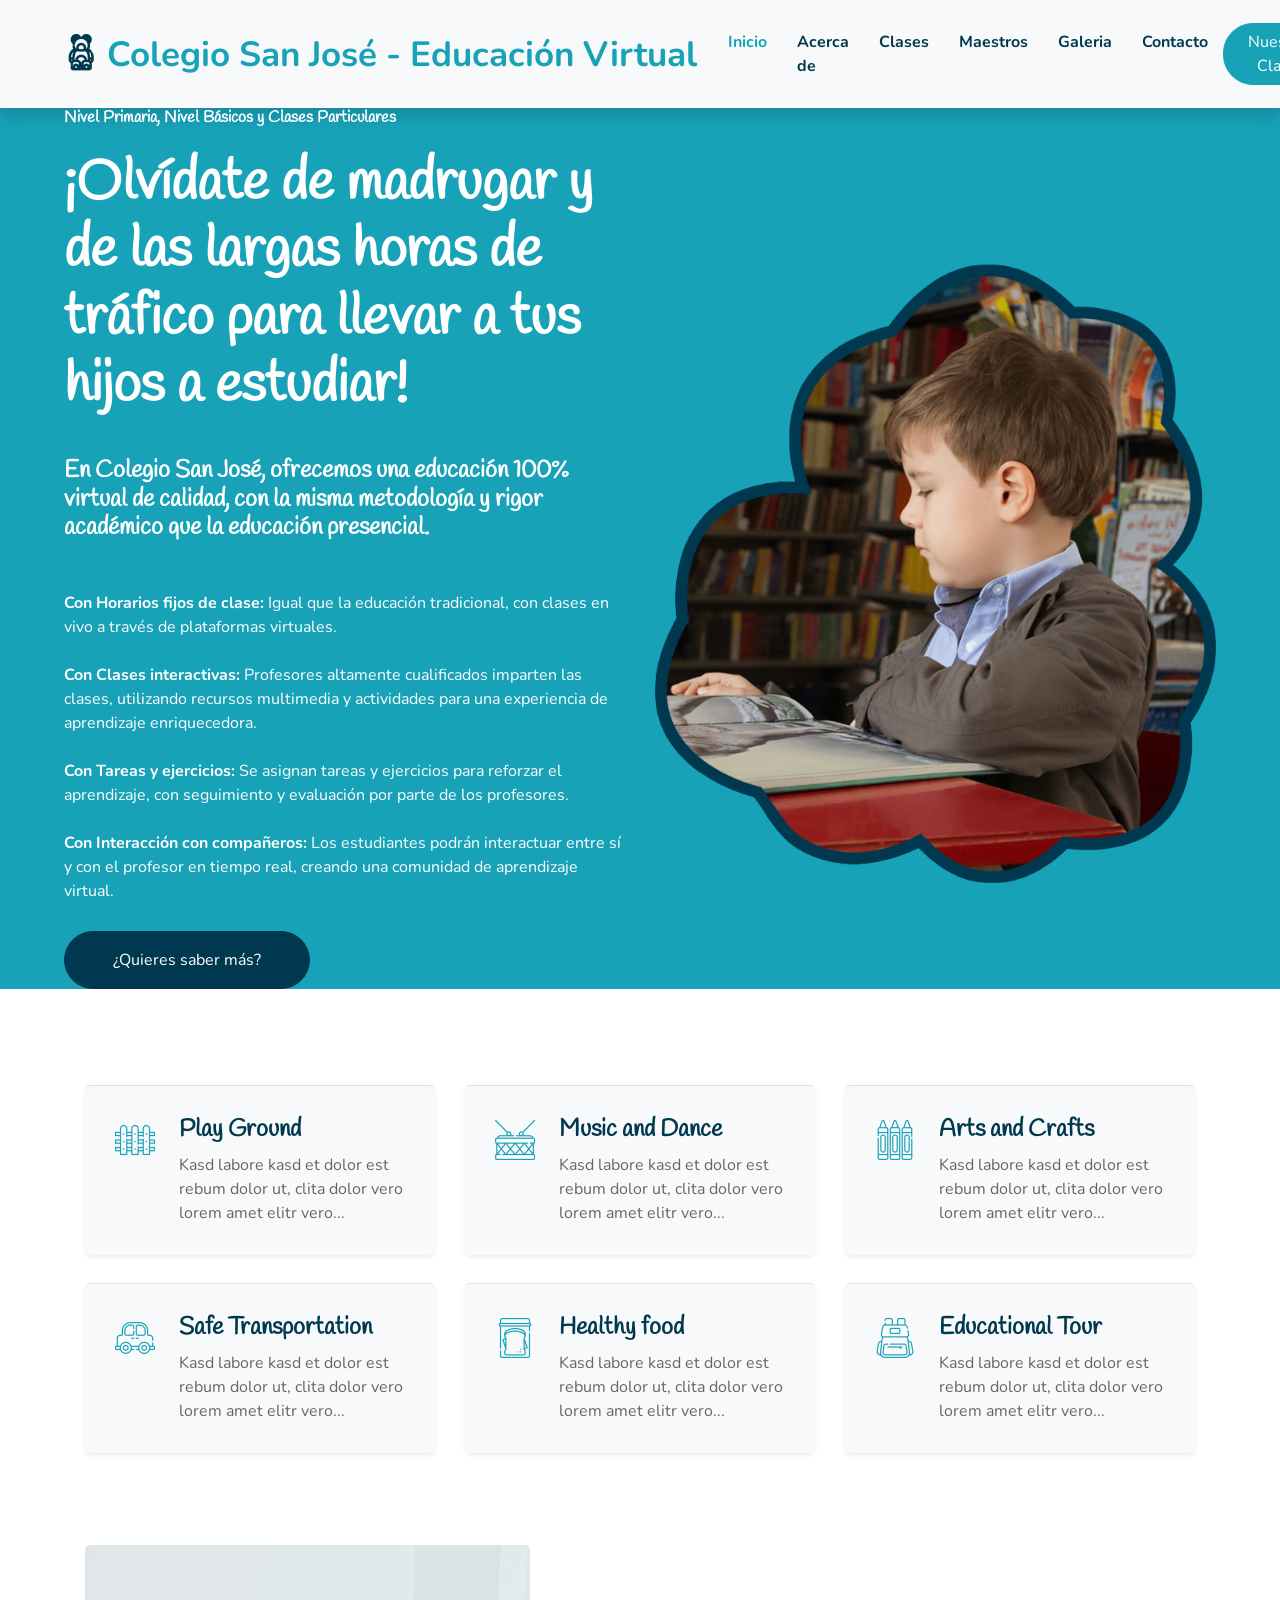
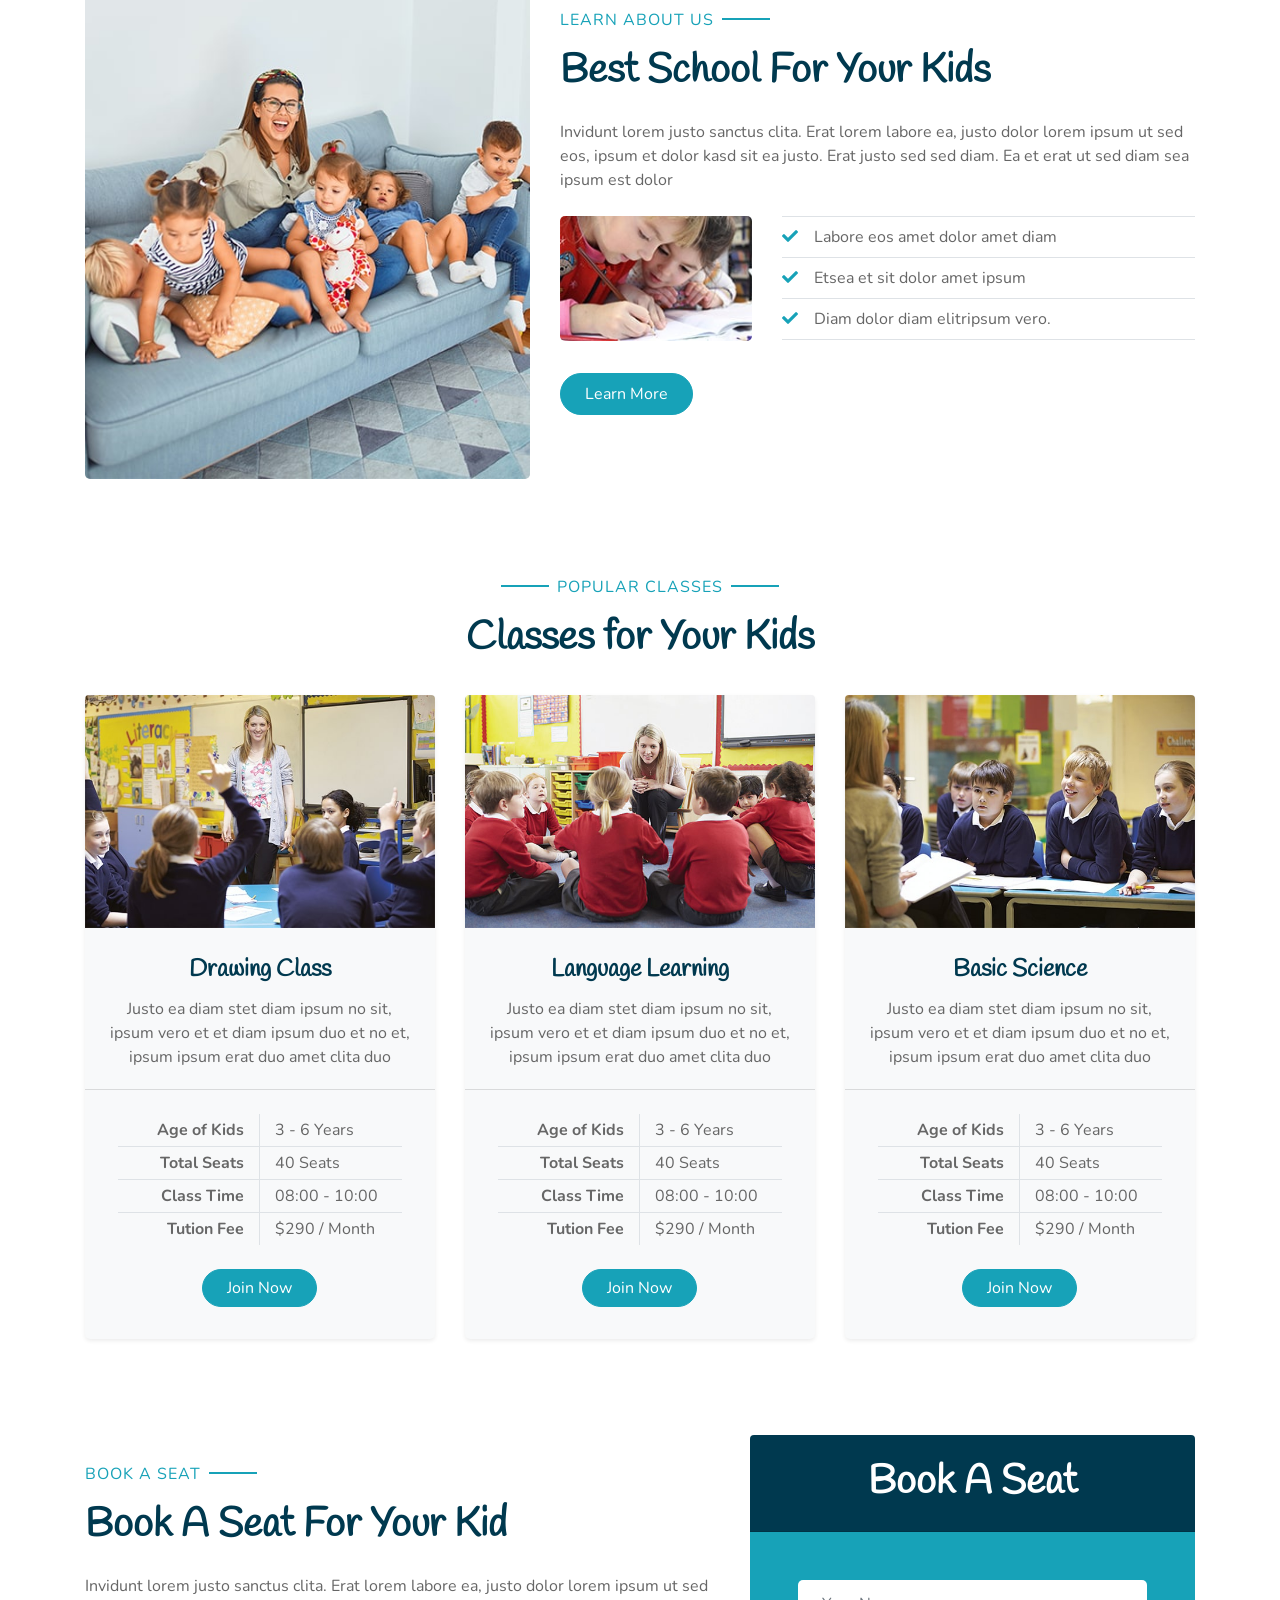
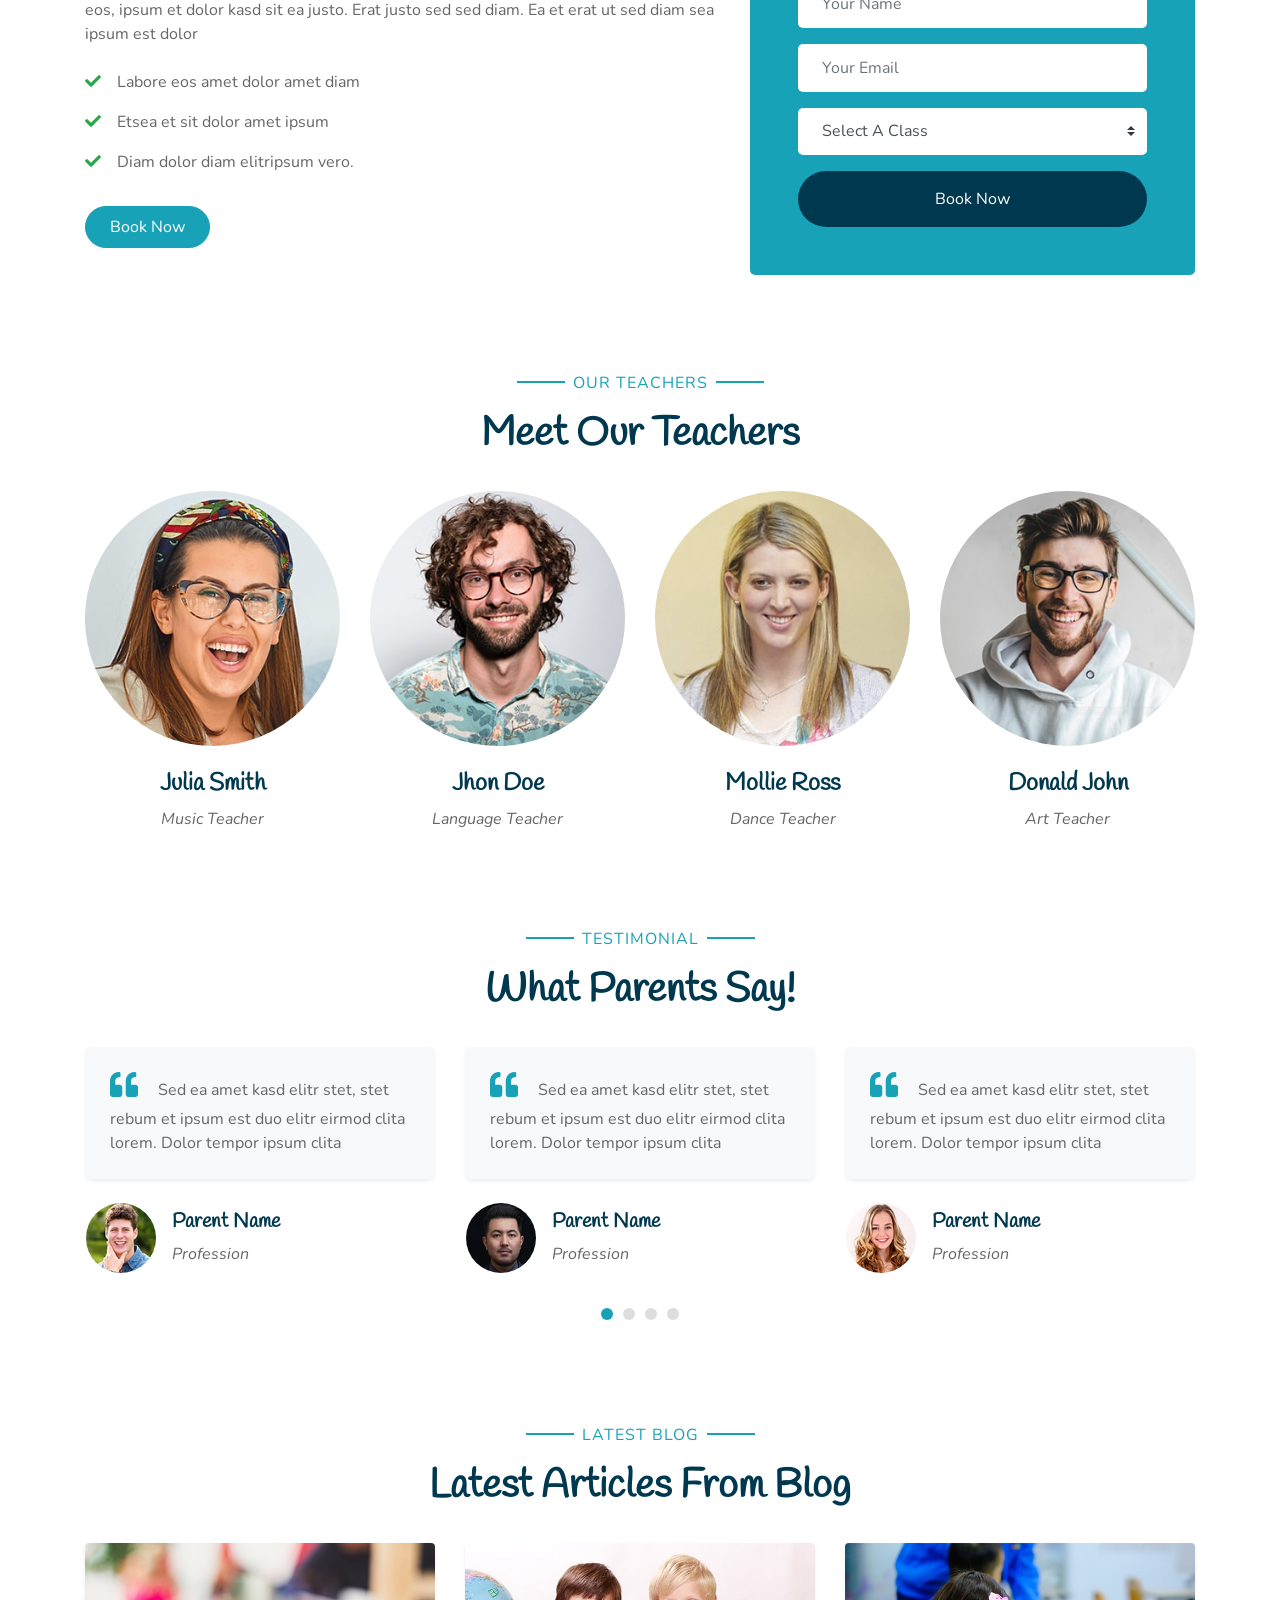
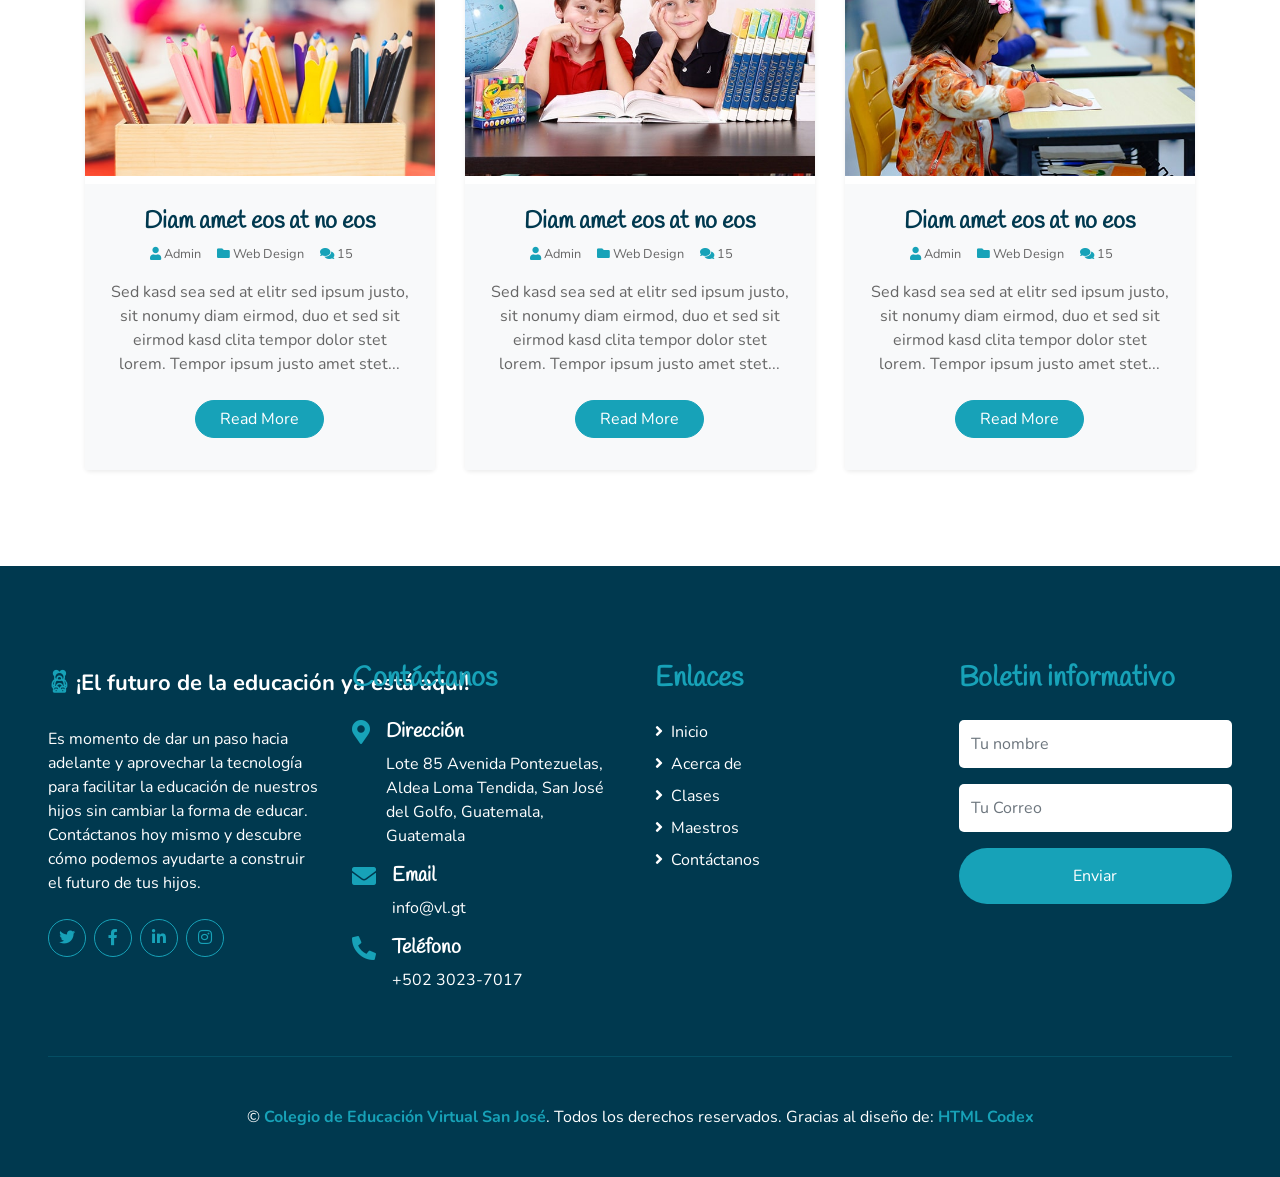
==== commit a5b6b40c: "." ====
--- a/index.html
+++ b/index.html
@@ -3,7 +3,7 @@
 
 <head>
     <meta charset="utf-8">
-    <title>San José - Colegio de Enseñanza Virtual</title>
+    <title>Colegio San José - Educación Virtual</title>
     <meta content="width=device-width, initial-scale=1.0" name="viewport">
 
 
@@ -34,7 +34,7 @@
         <nav class="navbar navbar-expand-lg bg-light navbar-light py-3 py-lg-0 px-0 px-lg-5">
             <a href="" class="navbar-brand font-weight-bold text-secondary" style="font-size: 35px;">
                 <i class="flaticon-043-teddy-bear"></i>
-                <span class="text-primary">Colegio de Educación Virtual San José</span>
+                <span class="text-primary">Colegio San José - Educación Virtual</span>
             </a>
             <button type="button" class="navbar-toggler" data-toggle="collapse" data-target="#navbarCollapse">
                 <span class="navbar-toggler-icon"></span>
@@ -63,11 +63,11 @@
                 <h1 class="display-3 font-weight-bold text-white">¡Olvídate de madrugar y de las largas horas de tráfico para llevar a tus hijos a estudiar!</h1>
                 <h4 class="text-white mb-4 mt-5 mt-lg-0"><br>En Colegio San José, ofrecemos una educación 100% virtual de calidad, con la misma metodología y rigor académico que la educación presencial.</h4>
                 <p class="text-white mb-4">
-                    <br> <b>Con Horarios fijos de clase:</b> Igual que en la escuela tradicional, con clases en vivo a través de plataformas virtuales.
+                    <br> <b>Con Horarios fijos de clase:</b> Igual que la educación tradicional, con clases en vivo a través de plataformas virtuales.
                     <br>
                     <br> <b>Con Clases interactivas:</b> Profesores altamente cualificados imparten las clases, utilizando recursos multimedia y actividades para una experiencia de aprendizaje enriquecedora.
                     <br>
-                    <br> <b>Con Tareas y ejercicios:</b> Se asignan tareas y ejercicios para reforzar el aprendizaje, con seguimiento y evaluación por parte de los profesor.
+                    <br> <b>Con Tareas y ejercicios:</b> Se asignan tareas y ejercicios para reforzar el aprendizaje, con seguimiento y evaluación por parte de los profesores.
                     <br>
                     <br> <b>Con Interacción con compañeros:</b> Los estudiantes podrán interactuar entre sí y con el profesor en tiempo real, creando una comunidad de aprendizaje virtual.
                 </p>
--- a/css/style.css
+++ b/css/style.css
@@ -0,0 +1,9866 @@
+/******* Bootstrap Theming ********/
+/*!
+ * Bootstrap v4.5.3 (https://getbootstrap.com/)
+ * Copyright 2011-2020 The Bootstrap Authors
+ * Copyright 2011-2020 Twitter, Inc.
+ * Licensed under MIT (https://github.com/twbs/bootstrap/blob/main/LICENSE)
+ */
+:root {
+  --blue: #007bff;
+  --indigo: #6610f2;
+  --purple: #6f42c1;
+  --pink: #e83e8c;
+  --red: #dc3545;
+  --orange: #fd7e14;
+  --yellow: #ffc107;
+  --green: #28a745;
+  --teal: #20c997;
+  --cyan: #17a2b8;
+  --white: #fff;
+  --gray: #6c757d;
+  --gray-dark: #343a40;
+  --primary: #17a2b8;
+  --secondary: #00394f;
+  --success: #28a745;
+  --info: #17a2b8;
+  --warning: #ffc107;
+  --danger: #dc3545;
+  --light: #f8f9fa;
+  --dark: #343a40;
+  --breakpoint-xs: 0;
+  --breakpoint-sm: 576px;
+  --breakpoint-md: 768px;
+  --breakpoint-lg: 992px;
+  --breakpoint-xl: 1200px;
+  --font-family-sans-serif: "Nunito", sans-serif;
+  --font-family-monospace: SFMono-Regular, Menlo, Monaco, Consolas, "Liberation Mono", "Courier New", monospace;
+}
+
+*,
+*::before,
+*::after {
+  box-sizing: border-box;
+}
+
+html {
+  font-family: sans-serif;
+  line-height: 1.15;
+  -webkit-text-size-adjust: 100%;
+  -webkit-tap-highlight-color: rgba(0, 0, 0, 0);
+}
+
+article, aside, figcaption, figure, footer, header, hgroup, main, nav, section {
+  display: block;
+}
+
+body {
+  margin: 0;
+  font-family: "Nunito", sans-serif;
+  font-size: 1rem;
+  font-weight: 400;
+  line-height: 1.5;
+  color: #666666;
+  text-align: left;
+  background-color: #fff;
+}
+
+[tabindex="-1"]:focus:not(:focus-visible) {
+  outline: 0 !important;
+}
+
+hr {
+  box-sizing: content-box;
+  height: 0;
+  overflow: visible;
+}
+
+h1, h2, h3, h4, h5, h6 {
+  margin-top: 0;
+  margin-bottom: 0.5rem;
+}
+
+p {
+  margin-top: 0;
+  margin-bottom: 1rem;
+}
+
+abbr[title],
+abbr[data-original-title] {
+  text-decoration: underline;
+  text-decoration: underline dotted;
+  cursor: help;
+  border-bottom: 0;
+  text-decoration-skip-ink: none;
+}
+
+address {
+  margin-bottom: 1rem;
+  font-style: normal;
+  line-height: inherit;
+}
+
+ol,
+ul,
+dl {
+  margin-top: 0;
+  margin-bottom: 1rem;
+}
+
+ol ol,
+ul ul,
+ol ul,
+ul ol {
+  margin-bottom: 0;
+}
+
+dt {
+  font-weight: 700;
+}
+
+dd {
+  margin-bottom: .5rem;
+  margin-left: 0;
+}
+
+blockquote {
+  margin: 0 0 1rem;
+}
+
+b,
+strong {
+  font-weight: bolder;
+}
+
+small {
+  font-size: 80%;
+}
+
+sub,
+sup {
+  position: relative;
+  font-size: 75%;
+  line-height: 0;
+  vertical-align: baseline;
+}
+
+sub {
+  bottom: -.25em;
+}
+
+sup {
+  top: -.5em;
+}
+
+a {
+  color: #17a2b8;
+  text-decoration: none;
+  background-color: transparent;
+}
+
+a:hover {
+  color: #0f6674;
+  text-decoration: underline;
+}
+
+a:not([href]):not([class]) {
+  color: inherit;
+  text-decoration: none;
+}
+
+a:not([href]):not([class]):hover {
+  color: inherit;
+  text-decoration: none;
+}
+
+pre,
+code,
+kbd,
+samp {
+  font-family: SFMono-Regular, Menlo, Monaco, Consolas, "Liberation Mono", "Courier New", monospace;
+  font-size: 1em;
+}
+
+pre {
+  margin-top: 0;
+  margin-bottom: 1rem;
+  overflow: auto;
+  -ms-overflow-style: scrollbar;
+}
+
+figure {
+  margin: 0 0 1rem;
+}
+
+img {
+  vertical-align: middle;
+  border-style: none;
+}
+
+svg {
+  overflow: hidden;
+  vertical-align: middle;
+}
+
+table {
+  border-collapse: collapse;
+}
+
+caption {
+  padding-top: 0.75rem;
+  padding-bottom: 0.75rem;
+  color: #6c757d;
+  text-align: left;
+  caption-side: bottom;
+}
+
+th {
+  text-align: inherit;
+  text-align: -webkit-match-parent;
+}
+
+label {
+  display: inline-block;
+  margin-bottom: 0.5rem;
+}
+
+button {
+  border-radius: 0;
+}
+
+button:focus {
+  outline: 1px dotted;
+  outline: 5px auto -webkit-focus-ring-color;
+}
+
+input,
+button,
+select,
+optgroup,
+textarea {
+  margin: 0;
+  font-family: inherit;
+  font-size: inherit;
+  line-height: inherit;
+}
+
+button,
+input {
+  overflow: visible;
+}
+
+button,
+select {
+  text-transform: none;
+}
+
+[role="button"] {
+  cursor: pointer;
+}
+
+select {
+  word-wrap: normal;
+}
+
+button,
+[type="button"],
+[type="reset"],
+[type="submit"] {
+  -webkit-appearance: button;
+}
+
+button:not(:disabled),
+[type="button"]:not(:disabled),
+[type="reset"]:not(:disabled),
+[type="submit"]:not(:disabled) {
+  cursor: pointer;
+}
+
+button::-moz-focus-inner,
+[type="button"]::-moz-focus-inner,
+[type="reset"]::-moz-focus-inner,
+[type="submit"]::-moz-focus-inner {
+  padding: 0;
+  border-style: none;
+}
+
+input[type="radio"],
+input[type="checkbox"] {
+  box-sizing: border-box;
+  padding: 0;
+}
+
+textarea {
+  overflow: auto;
+  resize: vertical;
+}
+
+fieldset {
+  min-width: 0;
+  padding: 0;
+  margin: 0;
+  border: 0;
+}
+
+legend {
+  display: block;
+  width: 100%;
+  max-width: 100%;
+  padding: 0;
+  margin-bottom: .5rem;
+  font-size: 1.5rem;
+  line-height: inherit;
+  color: inherit;
+  white-space: normal;
+}
+
+@media (max-width: 1200px) {
+  legend {
+    font-size: calc(1.275rem + 0.3vw) ;
+  }
+}
+
+progress {
+  vertical-align: baseline;
+}
+
+[type="number"]::-webkit-inner-spin-button,
+[type="number"]::-webkit-outer-spin-button {
+  height: auto;
+}
+
+[type="search"] {
+  outline-offset: -2px;
+  -webkit-appearance: none;
+}
+
+[type="search"]::-webkit-search-decoration {
+  -webkit-appearance: none;
+}
+
+::-webkit-file-upload-button {
+  font: inherit;
+  -webkit-appearance: button;
+}
+
+output {
+  display: inline-block;
+}
+
+summary {
+  display: list-item;
+  cursor: pointer;
+}
+
+template {
+  display: none;
+}
+
+[hidden] {
+  display: none !important;
+}
+
+h1, h2, h3, h4, h5, h6,
+.h1, .h2, .h3, .h4, .h5, .h6 {
+  margin-bottom: 0.5rem;
+  font-family: "Handlee", cursive;
+  font-weight: bold;
+  line-height: 1.2;
+  color: #00394f;
+}
+
+h1, .h1 {
+  font-size: 2.5rem;
+}
+
+@media (max-width: 1200px) {
+  h1, .h1 {
+    font-size: calc(1.375rem + 1.5vw) ;
+  }
+}
+
+h2, .h2 {
+  font-size: 2rem;
+}
+
+@media (max-width: 1200px) {
+  h2, .h2 {
+    font-size: calc(1.325rem + 0.9vw) ;
+  }
+}
+
+h3, .h3 {
+  font-size: 1.75rem;
+}
+
+@media (max-width: 1200px) {
+  h3, .h3 {
+    font-size: calc(1.3rem + 0.6vw) ;
+  }
+}
+
+h4, .h4 {
+  font-size: 1.5rem;
+}
+
+@media (max-width: 1200px) {
+  h4, .h4 {
+    font-size: calc(1.275rem + 0.3vw) ;
+  }
+}
+
+h5, .h5 {
+  font-size: 1.25rem;
+}
+
+h6, .h6 {
+  font-size: 1rem;
+}
+
+.lead {
+  font-size: 1.25rem;
+  font-weight: 300;
+}
+
+.display-1 {
+  font-size: 6rem;
+  font-weight: 300;
+  line-height: 1.2;
+}
+
+@media (max-width: 1200px) {
+  .display-1 {
+    font-size: calc(1.725rem + 5.7vw) ;
+  }
+}
+
+.display-2 {
+  font-size: 5.5rem;
+  font-weight: 300;
+  line-height: 1.2;
+}
+
+@media (max-width: 1200px) {
+  .display-2 {
+    font-size: calc(1.675rem + 5.1vw) ;
+  }
+}
+
+.display-3 {
+  font-size: 3.5rem;
+  font-weight: 300;
+  line-height: 1.2;
+}
+
+@media (max-width: 1200px) {
+  .display-3 {
+    font-size: calc(1.575rem + 3.9vw) ;
+  }
+}
+
+.display-4 {
+  font-size: 3.5rem;
+  font-weight: 300;
+  line-height: 1.2;
+}
+
+@media (max-width: 1200px) {
+  .display-4 {
+    font-size: calc(1.475rem + 2.7vw) ;
+  }
+}
+
+hr {
+  margin-top: 1rem;
+  margin-bottom: 1rem;
+  border: 0;
+  border-top: 1px solid rgba(0, 0, 0, 0.1);
+}
+
+small,
+.small {
+  font-size: 80%;
+  font-weight: 400;
+}
+
+mark,
+.mark {
+  padding: 0.2em;
+  background-color: #fcf8e3;
+}
+
+.list-unstyled {
+  padding-left: 0;
+  list-style: none;
+}
+
+.list-inline {
+  padding-left: 0;
+  list-style: none;
+}
+
+.list-inline-item {
+  display: inline-block;
+}
+
+.list-inline-item:not(:last-child) {
+  margin-right: 0.5rem;
+}
+
+.initialism {
+  font-size: 90%;
+  text-transform: uppercase;
+}
+
+.blockquote {
+  margin-bottom: 1rem;
+  font-size: 1.25rem;
+}
+
+.blockquote-footer {
+  display: block;
+  font-size: 80%;
+  color: #6c757d;
+}
+
+.blockquote-footer::before {
+  content: "\2014\00A0";
+}
+
+.img-fluid {
+  max-width: 100%;
+  height: auto;
+}
+
+.img-thumbnail {
+  padding: 0.25rem;
+  background-color: #fff;
+  border: 1px solid #dee2e6;
+  border-radius: 5px;
+  max-width: 100%;
+  height: auto;
+}
+
+.figure {
+  display: inline-block;
+}
+
+.figure-img {
+  margin-bottom: 0.5rem;
+  line-height: 1;
+}
+
+.figure-caption {
+  font-size: 90%;
+  color: #6c757d;
+}
+
+code {
+  font-size: 87.5%;
+  color: #e83e8c;
+  word-wrap: break-word;
+}
+
+a > code {
+  color: inherit;
+}
+
+kbd {
+  padding: 0.2rem 0.4rem;
+  font-size: 87.5%;
+  color: #fff;
+  background-color: #212529;
+  border-radius: 0.2rem;
+}
+
+kbd kbd {
+  padding: 0;
+  font-size: 100%;
+  font-weight: 700;
+}
+
+pre {
+  display: block;
+  font-size: 87.5%;
+  color: #212529;
+}
+
+pre code {
+  font-size: inherit;
+  color: inherit;
+  word-break: normal;
+}
+
+.pre-scrollable {
+  max-height: 340px;
+  overflow-y: scroll;
+}
+
+.container,
+.container-fluid,
+.container-sm,
+.container-md,
+.container-lg,
+.container-xl {
+  width: 100%;
+  padding-right: 15px;
+  padding-left: 15px;
+  margin-right: auto;
+  margin-left: auto;
+}
+
+@media (min-width: 576px) {
+  .container, .container-sm {
+    max-width: 540px;
+  }
+}
+
+@media (min-width: 768px) {
+  .container, .container-sm, .container-md {
+    max-width: 720px;
+  }
+}
+
+@media (min-width: 992px) {
+  .container, .container-sm, .container-md, .container-lg {
+    max-width: 960px;
+  }
+}
+
+@media (min-width: 1200px) {
+  .container, .container-sm, .container-md, .container-lg, .container-xl {
+    max-width: 1140px;
+  }
+}
+
+.row {
+  display: flex;
+  flex-wrap: wrap;
+  margin-right: -15px;
+  margin-left: -15px;
+}
+
+.no-gutters {
+  margin-right: 0;
+  margin-left: 0;
+}
+
+.no-gutters > .col,
+.no-gutters > [class*="col-"] {
+  padding-right: 0;
+  padding-left: 0;
+}
+
+.col-1, .col-2, .col-3, .col-4, .col-5, .col-6, .col-7, .col-8, .col-9, .col-10, .col-11, .col-12, .col,
+.col-auto, .col-sm-1, .col-sm-2, .col-sm-3, .col-sm-4, .col-sm-5, .col-sm-6, .col-sm-7, .col-sm-8, .col-sm-9, .col-sm-10, .col-sm-11, .col-sm-12, .col-sm,
+.col-sm-auto, .col-md-1, .col-md-2, .col-md-3, .col-md-4, .col-md-5, .col-md-6, .col-md-7, .col-md-8, .col-md-9, .col-md-10, .col-md-11, .col-md-12, .col-md,
+.col-md-auto, .col-lg-1, .col-lg-2, .col-lg-3, .col-lg-4, .col-lg-5, .col-lg-6, .col-lg-7, .col-lg-8, .col-lg-9, .col-lg-10, .col-lg-11, .col-lg-12, .col-lg,
+.col-lg-auto, .col-xl-1, .col-xl-2, .col-xl-3, .col-xl-4, .col-xl-5, .col-xl-6, .col-xl-7, .col-xl-8, .col-xl-9, .col-xl-10, .col-xl-11, .col-xl-12, .col-xl,
+.col-xl-auto {
+  position: relative;
+  width: 100%;
+  padding-right: 15px;
+  padding-left: 15px;
+}
+
+.col {
+  flex-basis: 0;
+  flex-grow: 1;
+  max-width: 100%;
+}
+
+.row-cols-1 > * {
+  flex: 0 0 100%;
+  max-width: 100%;
+}
+
+.row-cols-2 > * {
+  flex: 0 0 50%;
+  max-width: 50%;
+}
+
+.row-cols-3 > * {
+  flex: 0 0 33.33333%;
+  max-width: 33.33333%;
+}
+
+.row-cols-4 > * {
+  flex: 0 0 25%;
+  max-width: 25%;
+}
+
+.row-cols-5 > * {
+  flex: 0 0 20%;
+  max-width: 20%;
+}
+
+.row-cols-6 > * {
+  flex: 0 0 16.66667%;
+  max-width: 16.66667%;
+}
+
+.col-auto {
+  flex: 0 0 auto;
+  width: auto;
+  max-width: 100%;
+}
+
+.col-1 {
+  flex: 0 0 8.33333%;
+  max-width: 8.33333%;
+}
+
+.col-2 {
+  flex: 0 0 16.66667%;
+  max-width: 16.66667%;
+}
+
+.col-3 {
+  flex: 0 0 25%;
+  max-width: 25%;
+}
+
+.col-4 {
+  flex: 0 0 33.33333%;
+  max-width: 33.33333%;
+}
+
+.col-5 {
+  flex: 0 0 41.66667%;
+  max-width: 41.66667%;
+}
+
+.col-6 {
+  flex: 0 0 50%;
+  max-width: 50%;
+}
+
+.col-7 {
+  flex: 0 0 58.33333%;
+  max-width: 58.33333%;
+}
+
+.col-8 {
+  flex: 0 0 66.66667%;
+  max-width: 66.66667%;
+}
+
+.col-9 {
+  flex: 0 0 75%;
+  max-width: 75%;
+}
+
+.col-10 {
+  flex: 0 0 83.33333%;
+  max-width: 83.33333%;
+}
+
+.col-11 {
+  flex: 0 0 91.66667%;
+  max-width: 91.66667%;
+}
+
+.col-12 {
+  flex: 0 0 100%;
+  max-width: 100%;
+}
+
+.order-first {
+  order: -1;
+}
+
+.order-last {
+  order: 13;
+}
+
+.order-0 {
+  order: 0;
+}
+
+.order-1 {
+  order: 1;
+}
+
+.order-2 {
+  order: 2;
+}
+
+.order-3 {
+  order: 3;
+}
+
+.order-4 {
+  order: 4;
+}
+
+.order-5 {
+  order: 5;
+}
+
+.order-6 {
+  order: 6;
+}
+
+.order-7 {
+  order: 7;
+}
+
+.order-8 {
+  order: 8;
+}
+
+.order-9 {
+  order: 9;
+}
+
+.order-10 {
+  order: 10;
+}
+
+.order-11 {
+  order: 11;
+}
+
+.order-12 {
+  order: 12;
+}
+
+.offset-1 {
+  margin-left: 8.33333%;
+}
+
+.offset-2 {
+  margin-left: 16.66667%;
+}
+
+.offset-3 {
+  margin-left: 25%;
+}
+
+.offset-4 {
+  margin-left: 33.33333%;
+}
+
+.offset-5 {
+  margin-left: 41.66667%;
+}
+
+.offset-6 {
+  margin-left: 50%;
+}
+
+.offset-7 {
+  margin-left: 58.33333%;
+}
+
+.offset-8 {
+  margin-left: 66.66667%;
+}
+
+.offset-9 {
+  margin-left: 75%;
+}
+
+.offset-10 {
+  margin-left: 83.33333%;
+}
+
+.offset-11 {
+  margin-left: 91.66667%;
+}
+
+@media (min-width: 576px) {
+  .col-sm {
+    flex-basis: 0;
+    flex-grow: 1;
+    max-width: 100%;
+  }
+  .row-cols-sm-1 > * {
+    flex: 0 0 100%;
+    max-width: 100%;
+  }
+  .row-cols-sm-2 > * {
+    flex: 0 0 50%;
+    max-width: 50%;
+  }
+  .row-cols-sm-3 > * {
+    flex: 0 0 33.33333%;
+    max-width: 33.33333%;
+  }
+  .row-cols-sm-4 > * {
+    flex: 0 0 25%;
+    max-width: 25%;
+  }
+  .row-cols-sm-5 > * {
+    flex: 0 0 20%;
+    max-width: 20%;
+  }
+  .row-cols-sm-6 > * {
+    flex: 0 0 16.66667%;
+    max-width: 16.66667%;
+  }
+  .col-sm-auto {
+    flex: 0 0 auto;
+    width: auto;
+    max-width: 100%;
+  }
+  .col-sm-1 {
+    flex: 0 0 8.33333%;
+    max-width: 8.33333%;
+  }
+  .col-sm-2 {
+    flex: 0 0 16.66667%;
+    max-width: 16.66667%;
+  }
+  .col-sm-3 {
+    flex: 0 0 25%;
+    max-width: 25%;
+  }
+  .col-sm-4 {
+    flex: 0 0 33.33333%;
+    max-width: 33.33333%;
+  }
+  .col-sm-5 {
+    flex: 0 0 41.66667%;
+    max-width: 41.66667%;
+  }
+  .col-sm-6 {
+    flex: 0 0 50%;
+    max-width: 50%;
+  }
+  .col-sm-7 {
+    flex: 0 0 58.33333%;
+    max-width: 58.33333%;
+  }
+  .col-sm-8 {
+    flex: 0 0 66.66667%;
+    max-width: 66.66667%;
+  }
+  .col-sm-9 {
+    flex: 0 0 75%;
+    max-width: 75%;
+  }
+  .col-sm-10 {
+    flex: 0 0 83.33333%;
+    max-width: 83.33333%;
+  }
+  .col-sm-11 {
+    flex: 0 0 91.66667%;
+    max-width: 91.66667%;
+  }
+  .col-sm-12 {
+    flex: 0 0 100%;
+    max-width: 100%;
+  }
+  .order-sm-first {
+    order: -1;
+  }
+  .order-sm-last {
+    order: 13;
+  }
+  .order-sm-0 {
+    order: 0;
+  }
+  .order-sm-1 {
+    order: 1;
+  }
+  .order-sm-2 {
+    order: 2;
+  }
+  .order-sm-3 {
+    order: 3;
+  }
+  .order-sm-4 {
+    order: 4;
+  }
+  .order-sm-5 {
+    order: 5;
+  }
+  .order-sm-6 {
+    order: 6;
+  }
+  .order-sm-7 {
+    order: 7;
+  }
+  .order-sm-8 {
+    order: 8;
+  }
+  .order-sm-9 {
+    order: 9;
+  }
+  .order-sm-10 {
+    order: 10;
+  }
+  .order-sm-11 {
+    order: 11;
+  }
+  .order-sm-12 {
+    order: 12;
+  }
+  .offset-sm-0 {
+    margin-left: 0;
+  }
+  .offset-sm-1 {
+    margin-left: 8.33333%;
+  }
+  .offset-sm-2 {
+    margin-left: 16.66667%;
+  }
+  .offset-sm-3 {
+    margin-left: 25%;
+  }
+  .offset-sm-4 {
+    margin-left: 33.33333%;
+  }
+  .offset-sm-5 {
+    margin-left: 41.66667%;
+  }
+  .offset-sm-6 {
+    margin-left: 50%;
+  }
+  .offset-sm-7 {
+    margin-left: 58.33333%;
+  }
+  .offset-sm-8 {
+    margin-left: 66.66667%;
+  }
+  .offset-sm-9 {
+    margin-left: 75%;
+  }
+  .offset-sm-10 {
+    margin-left: 83.33333%;
+  }
+  .offset-sm-11 {
+    margin-left: 91.66667%;
+  }
+}
+
+@media (min-width: 768px) {
+  .col-md {
+    flex-basis: 0;
+    flex-grow: 1;
+    max-width: 100%;
+  }
+  .row-cols-md-1 > * {
+    flex: 0 0 100%;
+    max-width: 100%;
+  }
+  .row-cols-md-2 > * {
+    flex: 0 0 50%;
+    max-width: 50%;
+  }
+  .row-cols-md-3 > * {
+    flex: 0 0 33.33333%;
+    max-width: 33.33333%;
+  }
+  .row-cols-md-4 > * {
+    flex: 0 0 25%;
+    max-width: 25%;
+  }
+  .row-cols-md-5 > * {
+    flex: 0 0 20%;
+    max-width: 20%;
+  }
+  .row-cols-md-6 > * {
+    flex: 0 0 16.66667%;
+    max-width: 16.66667%;
+  }
+  .col-md-auto {
+    flex: 0 0 auto;
+    width: auto;
+    max-width: 100%;
+  }
+  .col-md-1 {
+    flex: 0 0 8.33333%;
+    max-width: 8.33333%;
+  }
+  .col-md-2 {
+    flex: 0 0 16.66667%;
+    max-width: 16.66667%;
+  }
+  .col-md-3 {
+    flex: 0 0 25%;
+    max-width: 25%;
+  }
+  .col-md-4 {
+    flex: 0 0 33.33333%;
+    max-width: 33.33333%;
+  }
+  .col-md-5 {
+    flex: 0 0 41.66667%;
+    max-width: 41.66667%;
+  }
+  .col-md-6 {
+    flex: 0 0 50%;
+    max-width: 50%;
+  }
+  .col-md-7 {
+    flex: 0 0 58.33333%;
+    max-width: 58.33333%;
+  }
+  .col-md-8 {
+    flex: 0 0 66.66667%;
+    max-width: 66.66667%;
+  }
+  .col-md-9 {
+    flex: 0 0 75%;
+    max-width: 75%;
+  }
+  .col-md-10 {
+    flex: 0 0 83.33333%;
+    max-width: 83.33333%;
+  }
+  .col-md-11 {
+    flex: 0 0 91.66667%;
+    max-width: 91.66667%;
+  }
+  .col-md-12 {
+    flex: 0 0 100%;
+    max-width: 100%;
+  }
+  .order-md-first {
+    order: -1;
+  }
+  .order-md-last {
+    order: 13;
+  }
+  .order-md-0 {
+    order: 0;
+  }
+  .order-md-1 {
+    order: 1;
+  }
+  .order-md-2 {
+    order: 2;
+  }
+  .order-md-3 {
+    order: 3;
+  }
+  .order-md-4 {
+    order: 4;
+  }
+  .order-md-5 {
+    order: 5;
+  }
+  .order-md-6 {
+    order: 6;
+  }
+  .order-md-7 {
+    order: 7;
+  }
+  .order-md-8 {
+    order: 8;
+  }
+  .order-md-9 {
+    order: 9;
+  }
+  .order-md-10 {
+    order: 10;
+  }
+  .order-md-11 {
+    order: 11;
+  }
+  .order-md-12 {
+    order: 12;
+  }
+  .offset-md-0 {
+    margin-left: 0;
+  }
+  .offset-md-1 {
+    margin-left: 8.33333%;
+  }
+  .offset-md-2 {
+    margin-left: 16.66667%;
+  }
+  .offset-md-3 {
+    margin-left: 25%;
+  }
+  .offset-md-4 {
+    margin-left: 33.33333%;
+  }
+  .offset-md-5 {
+    margin-left: 41.66667%;
+  }
+  .offset-md-6 {
+    margin-left: 50%;
+  }
+  .offset-md-7 {
+    margin-left: 58.33333%;
+  }
+  .offset-md-8 {
+    margin-left: 66.66667%;
+  }
+  .offset-md-9 {
+    margin-left: 75%;
+  }
+  .offset-md-10 {
+    margin-left: 83.33333%;
+  }
+  .offset-md-11 {
+    margin-left: 91.66667%;
+  }
+}
+
+@media (min-width: 992px) {
+  .col-lg {
+    flex-basis: 0;
+    flex-grow: 1;
+    max-width: 100%;
+  }
+  .row-cols-lg-1 > * {
+    flex: 0 0 100%;
+    max-width: 100%;
+  }
+  .row-cols-lg-2 > * {
+    flex: 0 0 50%;
+    max-width: 50%;
+  }
+  .row-cols-lg-3 > * {
+    flex: 0 0 33.33333%;
+    max-width: 33.33333%;
+  }
+  .row-cols-lg-4 > * {
+    flex: 0 0 25%;
+    max-width: 25%;
+  }
+  .row-cols-lg-5 > * {
+    flex: 0 0 20%;
+    max-width: 20%;
+  }
+  .row-cols-lg-6 > * {
+    flex: 0 0 16.66667%;
+    max-width: 16.66667%;
+  }
+  .col-lg-auto {
+    flex: 0 0 auto;
+    width: auto;
+    max-width: 100%;
+  }
+  .col-lg-1 {
+    flex: 0 0 8.33333%;
+    max-width: 8.33333%;
+  }
+  .col-lg-2 {
+    flex: 0 0 16.66667%;
+    max-width: 16.66667%;
+  }
+  .col-lg-3 {
+    flex: 0 0 25%;
+    max-width: 25%;
+  }
+  .col-lg-4 {
+    flex: 0 0 33.33333%;
+    max-width: 33.33333%;
+  }
+  .col-lg-5 {
+    flex: 0 0 41.66667%;
+    max-width: 41.66667%;
+  }
+  .col-lg-6 {
+    flex: 0 0 50%;
+    max-width: 50%;
+  }
+  .col-lg-7 {
+    flex: 0 0 58.33333%;
+    max-width: 58.33333%;
+  }
+  .col-lg-8 {
+    flex: 0 0 66.66667%;
+    max-width: 66.66667%;
+  }
+  .col-lg-9 {
+    flex: 0 0 75%;
+    max-width: 75%;
+  }
+  .col-lg-10 {
+    flex: 0 0 83.33333%;
+    max-width: 83.33333%;
+  }
+  .col-lg-11 {
+    flex: 0 0 91.66667%;
+    max-width: 91.66667%;
+  }
+  .col-lg-12 {
+    flex: 0 0 100%;
+    max-width: 100%;
+  }
+  .order-lg-first {
+    order: -1;
+  }
+  .order-lg-last {
+    order: 13;
+  }
+  .order-lg-0 {
+    order: 0;
+  }
+  .order-lg-1 {
+    order: 1;
+  }
+  .order-lg-2 {
+    order: 2;
+  }
+  .order-lg-3 {
+    order: 3;
+  }
+  .order-lg-4 {
+    order: 4;
+  }
+  .order-lg-5 {
+    order: 5;
+  }
+  .order-lg-6 {
+    order: 6;
+  }
+  .order-lg-7 {
+    order: 7;
+  }
+  .order-lg-8 {
+    order: 8;
+  }
+  .order-lg-9 {
+    order: 9;
+  }
+  .order-lg-10 {
+    order: 10;
+  }
+  .order-lg-11 {
+    order: 11;
+  }
+  .order-lg-12 {
+    order: 12;
+  }
+  .offset-lg-0 {
+    margin-left: 0;
+  }
+  .offset-lg-1 {
+    margin-left: 8.33333%;
+  }
+  .offset-lg-2 {
+    margin-left: 16.66667%;
+  }
+  .offset-lg-3 {
+    margin-left: 25%;
+  }
+  .offset-lg-4 {
+    margin-left: 33.33333%;
+  }
+  .offset-lg-5 {
+    margin-left: 41.66667%;
+  }
+  .offset-lg-6 {
+    margin-left: 50%;
+  }
+  .offset-lg-7 {
+    margin-left: 58.33333%;
+  }
+  .offset-lg-8 {
+    margin-left: 66.66667%;
+  }
+  .offset-lg-9 {
+    margin-left: 75%;
+  }
+  .offset-lg-10 {
+    margin-left: 83.33333%;
+  }
+  .offset-lg-11 {
+    margin-left: 91.66667%;
+  }
+}
+
+@media (min-width: 1200px) {
+  .col-xl {
+    flex-basis: 0;
+    flex-grow: 1;
+    max-width: 100%;
+  }
+  .row-cols-xl-1 > * {
+    flex: 0 0 100%;
+    max-width: 100%;
+  }
+  .row-cols-xl-2 > * {
+    flex: 0 0 50%;
+    max-width: 50%;
+  }
+  .row-cols-xl-3 > * {
+    flex: 0 0 33.33333%;
+    max-width: 33.33333%;
+  }
+  .row-cols-xl-4 > * {
+    flex: 0 0 25%;
+    max-width: 25%;
+  }
+  .row-cols-xl-5 > * {
+    flex: 0 0 20%;
+    max-width: 20%;
+  }
+  .row-cols-xl-6 > * {
+    flex: 0 0 16.66667%;
+    max-width: 16.66667%;
+  }
+  .col-xl-auto {
+    flex: 0 0 auto;
+    width: auto;
+    max-width: 100%;
+  }
+  .col-xl-1 {
+    flex: 0 0 8.33333%;
+    max-width: 8.33333%;
+  }
+  .col-xl-2 {
+    flex: 0 0 16.66667%;
+    max-width: 16.66667%;
+  }
+  .col-xl-3 {
+    flex: 0 0 25%;
+    max-width: 25%;
+  }
+  .col-xl-4 {
+    flex: 0 0 33.33333%;
+    max-width: 33.33333%;
+  }
+  .col-xl-5 {
+    flex: 0 0 41.66667%;
+    max-width: 41.66667%;
+  }
+  .col-xl-6 {
+    flex: 0 0 50%;
+    max-width: 50%;
+  }
+  .col-xl-7 {
+    flex: 0 0 58.33333%;
+    max-width: 58.33333%;
+  }
+  .col-xl-8 {
+    flex: 0 0 66.66667%;
+    max-width: 66.66667%;
+  }
+  .col-xl-9 {
+    flex: 0 0 75%;
+    max-width: 75%;
+  }
+  .col-xl-10 {
+    flex: 0 0 83.33333%;
+    max-width: 83.33333%;
+  }
+  .col-xl-11 {
+    flex: 0 0 91.66667%;
+    max-width: 91.66667%;
+  }
+  .col-xl-12 {
+    flex: 0 0 100%;
+    max-width: 100%;
+  }
+  .order-xl-first {
+    order: -1;
+  }
+  .order-xl-last {
+    order: 13;
+  }
+  .order-xl-0 {
+    order: 0;
+  }
+  .order-xl-1 {
+    order: 1;
+  }
+  .order-xl-2 {
+    order: 2;
+  }
+  .order-xl-3 {
+    order: 3;
+  }
+  .order-xl-4 {
+    order: 4;
+  }
+  .order-xl-5 {
+    order: 5;
+  }
+  .order-xl-6 {
+    order: 6;
+  }
+  .order-xl-7 {
+    order: 7;
+  }
+  .order-xl-8 {
+    order: 8;
+  }
+  .order-xl-9 {
+    order: 9;
+  }
+  .order-xl-10 {
+    order: 10;
+  }
+  .order-xl-11 {
+    order: 11;
+  }
+  .order-xl-12 {
+    order: 12;
+  }
+  .offset-xl-0 {
+    margin-left: 0;
+  }
+  .offset-xl-1 {
+    margin-left: 8.33333%;
+  }
+  .offset-xl-2 {
+    margin-left: 16.66667%;
+  }
+  .offset-xl-3 {
+    margin-left: 25%;
+  }
+  .offset-xl-4 {
+    margin-left: 33.33333%;
+  }
+  .offset-xl-5 {
+    margin-left: 41.66667%;
+  }
+  .offset-xl-6 {
+    margin-left: 50%;
+  }
+  .offset-xl-7 {
+    margin-left: 58.33333%;
+  }
+  .offset-xl-8 {
+    margin-left: 66.66667%;
+  }
+  .offset-xl-9 {
+    margin-left: 75%;
+  }
+  .offset-xl-10 {
+    margin-left: 83.33333%;
+  }
+  .offset-xl-11 {
+    margin-left: 91.66667%;
+  }
+}
+
+.table {
+  width: 100%;
+  margin-bottom: 1rem;
+  color: #666666;
+}
+
+.table th,
+.table td {
+  padding: 0.75rem;
+  vertical-align: top;
+  border-top: 1px solid #dee2e6;
+}
+
+.table thead th {
+  vertical-align: bottom;
+  border-bottom: 2px solid #dee2e6;
+}
+
+.table tbody + tbody {
+  border-top: 2px solid #dee2e6;
+}
+
+.table-sm th,
+.table-sm td {
+  padding: 0.3rem;
+}
+
+.table-bordered {
+  border: 1px solid #dee2e6;
+}
+
+.table-bordered th,
+.table-bordered td {
+  border: 1px solid #dee2e6;
+}
+
+.table-bordered thead th,
+.table-bordered thead td {
+  border-bottom-width: 2px;
+}
+
+.table-borderless th,
+.table-borderless td,
+.table-borderless thead th,
+.table-borderless tbody + tbody {
+  border: 0;
+}
+
+.table-striped tbody tr:nth-of-type(odd) {
+  background-color: rgba(0, 0, 0, 0.05);
+}
+
+.table-hover tbody tr:hover {
+  color: #666666;
+  background-color: rgba(0, 0, 0, 0.075);
+}
+
+.table-primary,
+.table-primary > th,
+.table-primary > td {
+  background-color: #bee5eb;
+}
+
+.table-primary th,
+.table-primary td,
+.table-primary thead th,
+.table-primary tbody + tbody {
+  border-color: #86cfda;
+}
+
+.table-hover .table-primary:hover {
+  background-color: #abdde5;
+}
+
+.table-hover .table-primary:hover > td,
+.table-hover .table-primary:hover > th {
+  background-color: #abdde5;
+}
+
+.table-secondary,
+.table-secondary > th,
+.table-secondary > td {
+  background-color: #b8c8ce;
+}
+
+.table-secondary th,
+.table-secondary td,
+.table-secondary thead th,
+.table-secondary tbody + tbody {
+  border-color: #7a98a3;
+}
+
+.table-hover .table-secondary:hover {
+  background-color: #a9bcc4;
+}
+
+.table-hover .table-secondary:hover > td,
+.table-hover .table-secondary:hover > th {
+  background-color: #a9bcc4;
+}
+
+.table-success,
+.table-success > th,
+.table-success > td {
+  background-color: #c3e6cb;
+}
+
+.table-success th,
+.table-success td,
+.table-success thead th,
+.table-success tbody + tbody {
+  border-color: #8fd19e;
+}
+
+.table-hover .table-success:hover {
+  background-color: #b1dfbb;
+}
+
+.table-hover .table-success:hover > td,
+.table-hover .table-success:hover > th {
+  background-color: #b1dfbb;
+}
+
+.table-info,
+.table-info > th,
+.table-info > td {
+  background-color: #bee5eb;
+}
+
+.table-info th,
+.table-info td,
+.table-info thead th,
+.table-info tbody + tbody {
+  border-color: #86cfda;
+}
+
+.table-hover .table-info:hover {
+  background-color: #abdde5;
+}
+
+.table-hover .table-info:hover > td,
+.table-hover .table-info:hover > th {
+  background-color: #abdde5;
+}
+
+.table-warning,
+.table-warning > th,
+.table-warning > td {
+  background-color: #ffeeba;
+}
+
+.table-warning th,
+.table-warning td,
+.table-warning thead th,
+.table-warning tbody + tbody {
+  border-color: #ffdf7e;
+}
+
+.table-hover .table-warning:hover {
+  background-color: #ffe8a1;
+}
+
+.table-hover .table-warning:hover > td,
+.table-hover .table-warning:hover > th {
+  background-color: #ffe8a1;
+}
+
+.table-danger,
+.table-danger > th,
+.table-danger > td {
+  background-color: #f5c6cb;
+}
+
+.table-danger th,
+.table-danger td,
+.table-danger thead th,
+.table-danger tbody + tbody {
+  border-color: #ed969e;
+}
+
+.table-hover .table-danger:hover {
+  background-color: #f1b0b7;
+}
+
+.table-hover .table-danger:hover > td,
+.table-hover .table-danger:hover > th {
+  background-color: #f1b0b7;
+}
+
+.table-light,
+.table-light > th,
+.table-light > td {
+  background-color: #fdfdfe;
+}
+
+.table-light th,
+.table-light td,
+.table-light thead th,
+.table-light tbody + tbody {
+  border-color: #fbfcfc;
+}
+
+.table-hover .table-light:hover {
+  background-color: #ececf6;
+}
+
+.table-hover .table-light:hover > td,
+.table-hover .table-light:hover > th {
+  background-color: #ececf6;
+}
+
+.table-dark,
+.table-dark > th,
+.table-dark > td {
+  background-color: #c6c8ca;
+}
+
+.table-dark th,
+.table-dark td,
+.table-dark thead th,
+.table-dark tbody + tbody {
+  border-color: #95999c;
+}
+
+.table-hover .table-dark:hover {
+  background-color: #b9bbbe;
+}
+
+.table-hover .table-dark:hover > td,
+.table-hover .table-dark:hover > th {
+  background-color: #b9bbbe;
+}
+
+.table-active,
+.table-active > th,
+.table-active > td {
+  background-color: rgba(0, 0, 0, 0.075);
+}
+
+.table-hover .table-active:hover {
+  background-color: rgba(0, 0, 0, 0.075);
+}
+
+.table-hover .table-active:hover > td,
+.table-hover .table-active:hover > th {
+  background-color: rgba(0, 0, 0, 0.075);
+}
+
+.table .thead-dark th {
+  color: #fff;
+  background-color: #343a40;
+  border-color: #454d55;
+}
+
+.table .thead-light th {
+  color: #495057;
+  background-color: #e9ecef;
+  border-color: #dee2e6;
+}
+
+.table-dark {
+  color: #fff;
+  background-color: #343a40;
+}
+
+.table-dark th,
+.table-dark td,
+.table-dark thead th {
+  border-color: #454d55;
+}
+
+.table-dark.table-bordered {
+  border: 0;
+}
+
+.table-dark.table-striped tbody tr:nth-of-type(odd) {
+  background-color: rgba(255, 255, 255, 0.05);
+}
+
+.table-dark.table-hover tbody tr:hover {
+  color: #fff;
+  background-color: rgba(255, 255, 255, 0.075);
+}
+
+@media (max-width: 575.98px) {
+  .table-responsive-sm {
+    display: block;
+    width: 100%;
+    overflow-x: auto;
+    -webkit-overflow-scrolling: touch;
+  }
+  .table-responsive-sm > .table-bordered {
+    border: 0;
+  }
+}
+
+@media (max-width: 767.98px) {
+  .table-responsive-md {
+    display: block;
+    width: 100%;
+    overflow-x: auto;
+    -webkit-overflow-scrolling: touch;
+  }
+  .table-responsive-md > .table-bordered {
+    border: 0;
+  }
+}
+
+@media (max-width: 991.98px) {
+  .table-responsive-lg {
+    display: block;
+    width: 100%;
+    overflow-x: auto;
+    -webkit-overflow-scrolling: touch;
+  }
+  .table-responsive-lg > .table-bordered {
+    border: 0;
+  }
+}
+
+@media (max-width: 1199.98px) {
+  .table-responsive-xl {
+    display: block;
+    width: 100%;
+    overflow-x: auto;
+    -webkit-overflow-scrolling: touch;
+  }
+  .table-responsive-xl > .table-bordered {
+    border: 0;
+  }
+}
+
+.table-responsive {
+  display: block;
+  width: 100%;
+  overflow-x: auto;
+  -webkit-overflow-scrolling: touch;
+}
+
+.table-responsive > .table-bordered {
+  border: 0;
+}
+
+.form-control {
+  display: block;
+  width: 100%;
+  height: calc(1.5em + 0.75rem + 2px);
+  padding: 0.375rem 0.75rem;
+  font-size: 1rem;
+  font-weight: 400;
+  line-height: 1.5;
+  color: #495057;
+  background-color: #fff;
+  background-clip: padding-box;
+  border: 1px solid #ced4da;
+  border-radius: 5px;
+  transition: border-color 0.15s ease-in-out, box-shadow 0.15s ease-in-out;
+}
+
+@media (prefers-reduced-motion: reduce) {
+  .form-control {
+    transition: none;
+  }
+}
+
+.form-control::-ms-expand {
+  background-color: transparent;
+  border: 0;
+}
+
+.form-control:-moz-focusring {
+  color: transparent;
+  text-shadow: 0 0 0 #495057;
+}
+
+.form-control:focus {
+  color: #495057;
+  background-color: #fff;
+  border-color: #63d9ec;
+  outline: 0;
+  box-shadow: 0 0 0 0.2rem rgba(23, 162, 184, 0.25);
+}
+
+.form-control::placeholder {
+  color: #6c757d;
+  opacity: 1;
+}
+
+.form-control:disabled, .form-control[readonly] {
+  background-color: #e9ecef;
+  opacity: 1;
+}
+
+input[type="date"].form-control,
+input[type="time"].form-control,
+input[type="datetime-local"].form-control,
+input[type="month"].form-control {
+  appearance: none;
+}
+
+select.form-control:focus::-ms-value {
+  color: #495057;
+  background-color: #fff;
+}
+
+.form-control-file,
+.form-control-range {
+  display: block;
+  width: 100%;
+}
+
+.col-form-label {
+  padding-top: calc(0.375rem + 1px);
+  padding-bottom: calc(0.375rem + 1px);
+  margin-bottom: 0;
+  font-size: inherit;
+  line-height: 1.5;
+}
+
+.col-form-label-lg {
+  padding-top: calc(0.5rem + 1px);
+  padding-bottom: calc(0.5rem + 1px);
+  font-size: 1.25rem;
+  line-height: 1.5;
+}
+
+.col-form-label-sm {
+  padding-top: calc(0.25rem + 1px);
+  padding-bottom: calc(0.25rem + 1px);
+  font-size: 0.875rem;
+  line-height: 1.5;
+}
+
+.form-control-plaintext {
+  display: block;
+  width: 100%;
+  padding: 0.375rem 0;
+  margin-bottom: 0;
+  font-size: 1rem;
+  line-height: 1.5;
+  color: #666666;
+  background-color: transparent;
+  border: solid transparent;
+  border-width: 1px 0;
+}
+
+.form-control-plaintext.form-control-sm, .form-control-plaintext.form-control-lg {
+  padding-right: 0;
+  padding-left: 0;
+}
+
+.form-control-sm {
+  height: calc(1.5em + 0.5rem + 2px);
+  padding: 0.25rem 0.5rem;
+  font-size: 0.875rem;
+  line-height: 1.5;
+  border-radius: 0.2rem;
+}
+
+.form-control-lg {
+  height: calc(1.5em + 1rem + 2px);
+  padding: 0.5rem 1rem;
+  font-size: 1.25rem;
+  line-height: 1.5;
+  border-radius: 0.3rem;
+}
+
+select.form-control[size], select.form-control[multiple] {
+  height: auto;
+}
+
+textarea.form-control {
+  height: auto;
+}
+
+.form-group {
+  margin-bottom: 1rem;
+}
+
+.form-text {
+  display: block;
+  margin-top: 0.25rem;
+}
+
+.form-row {
+  display: flex;
+  flex-wrap: wrap;
+  margin-right: -5px;
+  margin-left: -5px;
+}
+
+.form-row > .col,
+.form-row > [class*="col-"] {
+  padding-right: 5px;
+  padding-left: 5px;
+}
+
+.form-check {
+  position: relative;
+  display: block;
+  padding-left: 1.25rem;
+}
+
+.form-check-input {
+  position: absolute;
+  margin-top: 0.3rem;
+  margin-left: -1.25rem;
+}
+
+.form-check-input[disabled] ~ .form-check-label,
+.form-check-input:disabled ~ .form-check-label {
+  color: #6c757d;
+}
+
+.form-check-label {
+  margin-bottom: 0;
+}
+
+.form-check-inline {
+  display: inline-flex;
+  align-items: center;
+  padding-left: 0;
+  margin-right: 0.75rem;
+}
+
+.form-check-inline .form-check-input {
+  position: static;
+  margin-top: 0;
+  margin-right: 0.3125rem;
+  margin-left: 0;
+}
+
+.valid-feedback {
+  display: none;
+  width: 100%;
+  margin-top: 0.25rem;
+  font-size: 80%;
+  color: #28a745;
+}
+
+.valid-tooltip {
+  position: absolute;
+  top: 100%;
+  left: 0;
+  z-index: 5;
+  display: none;
+  max-width: 100%;
+  padding: 0.25rem 0.5rem;
+  margin-top: .1rem;
+  font-size: 0.875rem;
+  line-height: 1.5;
+  color: #fff;
+  background-color: rgba(40, 167, 69, 0.9);
+  border-radius: 5px;
+}
+
+.was-validated :valid ~ .valid-feedback,
+.was-validated :valid ~ .valid-tooltip,
+.is-valid ~ .valid-feedback,
+.is-valid ~ .valid-tooltip {
+  display: block;
+}
+
+.was-validated .form-control:valid, .form-control.is-valid {
+  border-color: #28a745;
+  padding-right: calc(1.5em + 0.75rem);
+  background-image: url("data:image/svg+xml,%3csvg xmlns='http://www.w3.org/2000/svg' width='8' height='8' viewBox='0 0 8 8'%3e%3cpath fill='%2328a745' d='M2.3 6.73L.6 4.53c-.4-1.04.46-1.4 1.1-.8l1.1 1.4 3.4-3.8c.6-.63 1.6-.27 1.2.7l-4 4.6c-.43.5-.8.4-1.1.1z'/%3e%3c/svg%3e");
+  background-repeat: no-repeat;
+  background-position: right calc(0.375em + 0.1875rem) center;
+  background-size: calc(0.75em + 0.375rem) calc(0.75em + 0.375rem);
+}
+
+.was-validated .form-control:valid:focus, .form-control.is-valid:focus {
+  border-color: #28a745;
+  box-shadow: 0 0 0 0.2rem rgba(40, 167, 69, 0.25);
+}
+
+.was-validated textarea.form-control:valid, textarea.form-control.is-valid {
+  padding-right: calc(1.5em + 0.75rem);
+  background-position: top calc(0.375em + 0.1875rem) right calc(0.375em + 0.1875rem);
+}
+
+.was-validated .custom-select:valid, .custom-select.is-valid {
+  border-color: #28a745;
+  padding-right: calc(0.75em + 2.3125rem);
+  background: url("data:image/svg+xml,%3csvg xmlns='http://www.w3.org/2000/svg' width='4' height='5' viewBox='0 0 4 5'%3e%3cpath fill='%23343a40' d='M2 0L0 2h4zm0 5L0 3h4z'/%3e%3c/svg%3e") no-repeat right 0.75rem center/8px 10px, url("data:image/svg+xml,%3csvg xmlns='http://www.w3.org/2000/svg' width='8' height='8' viewBox='0 0 8 8'%3e%3cpath fill='%2328a745' d='M2.3 6.73L.6 4.53c-.4-1.04.46-1.4 1.1-.8l1.1 1.4 3.4-3.8c.6-.63 1.6-.27 1.2.7l-4 4.6c-.43.5-.8.4-1.1.1z'/%3e%3c/svg%3e") #fff no-repeat center right 1.75rem/calc(0.75em + 0.375rem) calc(0.75em + 0.375rem);
+}
+
+.was-validated .custom-select:valid:focus, .custom-select.is-valid:focus {
+  border-color: #28a745;
+  box-shadow: 0 0 0 0.2rem rgba(40, 167, 69, 0.25);
+}
+
+.was-validated .form-check-input:valid ~ .form-check-label, .form-check-input.is-valid ~ .form-check-label {
+  color: #28a745;
+}
+
+.was-validated .form-check-input:valid ~ .valid-feedback,
+.was-validated .form-check-input:valid ~ .valid-tooltip, .form-check-input.is-valid ~ .valid-feedback,
+.form-check-input.is-valid ~ .valid-tooltip {
+  display: block;
+}
+
+.was-validated .custom-control-input:valid ~ .custom-control-label, .custom-control-input.is-valid ~ .custom-control-label {
+  color: #28a745;
+}
+
+.was-validated .custom-control-input:valid ~ .custom-control-label::before, .custom-control-input.is-valid ~ .custom-control-label::before {
+  border-color: #28a745;
+}
+
+.was-validated .custom-control-input:valid:checked ~ .custom-control-label::before, .custom-control-input.is-valid:checked ~ .custom-control-label::before {
+  border-color: #34ce57;
+  background-color: #34ce57;
+}
+
+.was-validated .custom-control-input:valid:focus ~ .custom-control-label::before, .custom-control-input.is-valid:focus ~ .custom-control-label::before {
+  box-shadow: 0 0 0 0.2rem rgba(40, 167, 69, 0.25);
+}
+
+.was-validated .custom-control-input:valid:focus:not(:checked) ~ .custom-control-label::before, .custom-control-input.is-valid:focus:not(:checked) ~ .custom-control-label::before {
+  border-color: #28a745;
+}
+
+.was-validated .custom-file-input:valid ~ .custom-file-label, .custom-file-input.is-valid ~ .custom-file-label {
+  border-color: #28a745;
+}
+
+.was-validated .custom-file-input:valid:focus ~ .custom-file-label, .custom-file-input.is-valid:focus ~ .custom-file-label {
+  border-color: #28a745;
+  box-shadow: 0 0 0 0.2rem rgba(40, 167, 69, 0.25);
+}
+
+.invalid-feedback {
+  display: none;
+  width: 100%;
+  margin-top: 0.25rem;
+  font-size: 80%;
+  color: #dc3545;
+}
+
+.invalid-tooltip {
+  position: absolute;
+  top: 100%;
+  left: 0;
+  z-index: 5;
+  display: none;
+  max-width: 100%;
+  padding: 0.25rem 0.5rem;
+  margin-top: .1rem;
+  font-size: 0.875rem;
+  line-height: 1.5;
+  color: #fff;
+  background-color: rgba(220, 53, 69, 0.9);
+  border-radius: 5px;
+}
+
+.was-validated :invalid ~ .invalid-feedback,
+.was-validated :invalid ~ .invalid-tooltip,
+.is-invalid ~ .invalid-feedback,
+.is-invalid ~ .invalid-tooltip {
+  display: block;
+}
+
+.was-validated .form-control:invalid, .form-control.is-invalid {
+  border-color: #dc3545;
+  padding-right: calc(1.5em + 0.75rem);
+  background-image: url("data:image/svg+xml,%3csvg xmlns='http://www.w3.org/2000/svg' width='12' height='12' fill='none' stroke='%23dc3545' viewBox='0 0 12 12'%3e%3ccircle cx='6' cy='6' r='4.5'/%3e%3cpath stroke-linejoin='round' d='M5.8 3.6h.4L6 6.5z'/%3e%3ccircle cx='6' cy='8.2' r='.6' fill='%23dc3545' stroke='none'/%3e%3c/svg%3e");
+  background-repeat: no-repeat;
+  background-position: right calc(0.375em + 0.1875rem) center;
+  background-size: calc(0.75em + 0.375rem) calc(0.75em + 0.375rem);
+}
+
+.was-validated .form-control:invalid:focus, .form-control.is-invalid:focus {
+  border-color: #dc3545;
+  box-shadow: 0 0 0 0.2rem rgba(220, 53, 69, 0.25);
+}
+
+.was-validated textarea.form-control:invalid, textarea.form-control.is-invalid {
+  padding-right: calc(1.5em + 0.75rem);
+  background-position: top calc(0.375em + 0.1875rem) right calc(0.375em + 0.1875rem);
+}
+
+.was-validated .custom-select:invalid, .custom-select.is-invalid {
+  border-color: #dc3545;
+  padding-right: calc(0.75em + 2.3125rem);
+  background: url("data:image/svg+xml,%3csvg xmlns='http://www.w3.org/2000/svg' width='4' height='5' viewBox='0 0 4 5'%3e%3cpath fill='%23343a40' d='M2 0L0 2h4zm0 5L0 3h4z'/%3e%3c/svg%3e") no-repeat right 0.75rem center/8px 10px, url("data:image/svg+xml,%3csvg xmlns='http://www.w3.org/2000/svg' width='12' height='12' fill='none' stroke='%23dc3545' viewBox='0 0 12 12'%3e%3ccircle cx='6' cy='6' r='4.5'/%3e%3cpath stroke-linejoin='round' d='M5.8 3.6h.4L6 6.5z'/%3e%3ccircle cx='6' cy='8.2' r='.6' fill='%23dc3545' stroke='none'/%3e%3c/svg%3e") #fff no-repeat center right 1.75rem/calc(0.75em + 0.375rem) calc(0.75em + 0.375rem);
+}
+
+.was-validated .custom-select:invalid:focus, .custom-select.is-invalid:focus {
+  border-color: #dc3545;
+  box-shadow: 0 0 0 0.2rem rgba(220, 53, 69, 0.25);
+}
+
+.was-validated .form-check-input:invalid ~ .form-check-label, .form-check-input.is-invalid ~ .form-check-label {
+  color: #dc3545;
+}
+
+.was-validated .form-check-input:invalid ~ .invalid-feedback,
+.was-validated .form-check-input:invalid ~ .invalid-tooltip, .form-check-input.is-invalid ~ .invalid-feedback,
+.form-check-input.is-invalid ~ .invalid-tooltip {
+  display: block;
+}
+
+.was-validated .custom-control-input:invalid ~ .custom-control-label, .custom-control-input.is-invalid ~ .custom-control-label {
+  color: #dc3545;
+}
+
+.was-validated .custom-control-input:invalid ~ .custom-control-label::before, .custom-control-input.is-invalid ~ .custom-control-label::before {
+  border-color: #dc3545;
+}
+
+.was-validated .custom-control-input:invalid:checked ~ .custom-control-label::before, .custom-control-input.is-invalid:checked ~ .custom-control-label::before {
+  border-color: #e4606d;
+  background-color: #e4606d;
+}
+
+.was-validated .custom-control-input:invalid:focus ~ .custom-control-label::before, .custom-control-input.is-invalid:focus ~ .custom-control-label::before {
+  box-shadow: 0 0 0 0.2rem rgba(220, 53, 69, 0.25);
+}
+
+.was-validated .custom-control-input:invalid:focus:not(:checked) ~ .custom-control-label::before, .custom-control-input.is-invalid:focus:not(:checked) ~ .custom-control-label::before {
+  border-color: #dc3545;
+}
+
+.was-validated .custom-file-input:invalid ~ .custom-file-label, .custom-file-input.is-invalid ~ .custom-file-label {
+  border-color: #dc3545;
+}
+
+.was-validated .custom-file-input:invalid:focus ~ .custom-file-label, .custom-file-input.is-invalid:focus ~ .custom-file-label {
+  border-color: #dc3545;
+  box-shadow: 0 0 0 0.2rem rgba(220, 53, 69, 0.25);
+}
+
+.form-inline {
+  display: flex;
+  flex-flow: row wrap;
+  align-items: center;
+}
+
+.form-inline .form-check {
+  width: 100%;
+}
+
+@media (min-width: 576px) {
+  .form-inline label {
+    display: flex;
+    align-items: center;
+    justify-content: center;
+    margin-bottom: 0;
+  }
+  .form-inline .form-group {
+    display: flex;
+    flex: 0 0 auto;
+    flex-flow: row wrap;
+    align-items: center;
+    margin-bottom: 0;
+  }
+  .form-inline .form-control {
+    display: inline-block;
+    width: auto;
+    vertical-align: middle;
+  }
+  .form-inline .form-control-plaintext {
+    display: inline-block;
+  }
+  .form-inline .input-group,
+  .form-inline .custom-select {
+    width: auto;
+  }
+  .form-inline .form-check {
+    display: flex;
+    align-items: center;
+    justify-content: center;
+    width: auto;
+    padding-left: 0;
+  }
+  .form-inline .form-check-input {
+    position: relative;
+    flex-shrink: 0;
+    margin-top: 0;
+    margin-right: 0.25rem;
+    margin-left: 0;
+  }
+  .form-inline .custom-control {
+    align-items: center;
+    justify-content: center;
+  }
+  .form-inline .custom-control-label {
+    margin-bottom: 0;
+  }
+}
+
+.btn {
+  display: inline-block;
+  font-weight: 400;
+  color: #666666;
+  text-align: center;
+  vertical-align: middle;
+  user-select: none;
+  background-color: transparent;
+  border: 1px solid transparent;
+  padding: 0.375rem 0.75rem;
+  font-size: 1rem;
+  line-height: 1.5;
+  border-radius: 30px;
+  transition: color 0.15s ease-in-out, background-color 0.15s ease-in-out, border-color 0.15s ease-in-out, box-shadow 0.15s ease-in-out;
+}
+
+@media (prefers-reduced-motion: reduce) {
+  .btn {
+    transition: none;
+  }
+}
+
+.btn:hover {
+  color: #666666;
+  text-decoration: none;
+}
+
+.btn:focus, .btn.focus {
+  outline: 0;
+  box-shadow: 0 0 0 0.2rem rgba(23, 162, 184, 0.25);
+}
+
+.btn.disabled, .btn:disabled {
+  opacity: 0.65;
+}
+
+.btn:not(:disabled):not(.disabled) {
+  cursor: pointer;
+}
+
+a.btn.disabled,
+fieldset:disabled a.btn {
+  pointer-events: none;
+}
+
+.btn-primary {
+  color: #fff;
+  background-color: #17a2b8;
+  border-color: #17a2b8;
+}
+
+.btn-primary:hover {
+  color: #fff;
+  background-color: #138496;
+  border-color: #117a8b;
+}
+
+.btn-primary:focus, .btn-primary.focus {
+  color: #fff;
+  background-color: #138496;
+  border-color: #117a8b;
+  box-shadow: 0 0 0 0.2rem rgba(58, 176, 195, 0.5);
+}
+
+.btn-primary.disabled, .btn-primary:disabled {
+  color: #fff;
+  background-color: #17a2b8;
+  border-color: #17a2b8;
+}
+
+.btn-primary:not(:disabled):not(.disabled):active, .btn-primary:not(:disabled):not(.disabled).active,
+.show > .btn-primary.dropdown-toggle {
+  color: #fff;
+  background-color: #117a8b;
+  border-color: #10707f;
+}
+
+.btn-primary:not(:disabled):not(.disabled):active:focus, .btn-primary:not(:disabled):not(.disabled).active:focus,
+.show > .btn-primary.dropdown-toggle:focus {
+  box-shadow: 0 0 0 0.2rem rgba(58, 176, 195, 0.5);
+}
+
+.btn-secondary {
+  color: #fff;
+  background-color: #00394f;
+  border-color: #00394f;
+}
+
+.btn-secondary:hover {
+  color: #fff;
+  background-color: #001d29;
+  border-color: #00141c;
+}
+
+.btn-secondary:focus, .btn-secondary.focus {
+  color: #fff;
+  background-color: #001d29;
+  border-color: #00141c;
+  box-shadow: 0 0 0 0.2rem rgba(38, 87, 105, 0.5);
+}
+
+.btn-secondary.disabled, .btn-secondary:disabled {
+  color: #fff;
+  background-color: #00394f;
+  border-color: #00394f;
+}
+
+.btn-secondary:not(:disabled):not(.disabled):active, .btn-secondary:not(:disabled):not(.disabled).active,
+.show > .btn-secondary.dropdown-toggle {
+  color: #fff;
+  background-color: #00141c;
+  border-color: #000b0f;
+}
+
+.btn-secondary:not(:disabled):not(.disabled):active:focus, .btn-secondary:not(:disabled):not(.disabled).active:focus,
+.show > .btn-secondary.dropdown-toggle:focus {
+  box-shadow: 0 0 0 0.2rem rgba(38, 87, 105, 0.5);
+}
+
+.btn-success {
+  color: #fff;
+  background-color: #28a745;
+  border-color: #28a745;
+}
+
+.btn-success:hover {
+  color: #fff;
+  background-color: #218838;
+  border-color: #1e7e34;
+}
+
+.btn-success:focus, .btn-success.focus {
+  color: #fff;
+  background-color: #218838;
+  border-color: #1e7e34;
+  box-shadow: 0 0 0 0.2rem rgba(72, 180, 97, 0.5);
+}
+
+.btn-success.disabled, .btn-success:disabled {
+  color: #fff;
+  background-color: #28a745;
+  border-color: #28a745;
+}
+
+.btn-success:not(:disabled):not(.disabled):active, .btn-success:not(:disabled):not(.disabled).active,
+.show > .btn-success.dropdown-toggle {
+  color: #fff;
+  background-color: #1e7e34;
+  border-color: #1c7430;
+}
+
+.btn-success:not(:disabled):not(.disabled):active:focus, .btn-success:not(:disabled):not(.disabled).active:focus,
+.show > .btn-success.dropdown-toggle:focus {
+  box-shadow: 0 0 0 0.2rem rgba(72, 180, 97, 0.5);
+}
+
+.btn-info {
+  color: #fff;
+  background-color: #17a2b8;
+  border-color: #17a2b8;
+}
+
+.btn-info:hover {
+  color: #fff;
+  background-color: #138496;
+  border-color: #117a8b;
+}
+
+.btn-info:focus, .btn-info.focus {
+  color: #fff;
+  background-color: #138496;
+  border-color: #117a8b;
+  box-shadow: 0 0 0 0.2rem rgba(58, 176, 195, 0.5);
+}
+
+.btn-info.disabled, .btn-info:disabled {
+  color: #fff;
+  background-color: #17a2b8;
+  border-color: #17a2b8;
+}
+
+.btn-info:not(:disabled):not(.disabled):active, .btn-info:not(:disabled):not(.disabled).active,
+.show > .btn-info.dropdown-toggle {
+  color: #fff;
+  background-color: #117a8b;
+  border-color: #10707f;
+}
+
+.btn-info:not(:disabled):not(.disabled):active:focus, .btn-info:not(:disabled):not(.disabled).active:focus,
+.show > .btn-info.dropdown-toggle:focus {
+  box-shadow: 0 0 0 0.2rem rgba(58, 176, 195, 0.5);
+}
+
+.btn-warning {
+  color: #212529;
+  background-color: #ffc107;
+  border-color: #ffc107;
+}
+
+.btn-warning:hover {
+  color: #212529;
+  background-color: #e0a800;
+  border-color: #d39e00;
+}
+
+.btn-warning:focus, .btn-warning.focus {
+  color: #212529;
+  background-color: #e0a800;
+  border-color: #d39e00;
+  box-shadow: 0 0 0 0.2rem rgba(222, 170, 12, 0.5);
+}
+
+.btn-warning.disabled, .btn-warning:disabled {
+  color: #212529;
+  background-color: #ffc107;
+  border-color: #ffc107;
+}
+
+.btn-warning:not(:disabled):not(.disabled):active, .btn-warning:not(:disabled):not(.disabled).active,
+.show > .btn-warning.dropdown-toggle {
+  color: #212529;
+  background-color: #d39e00;
+  border-color: #c69500;
+}
+
+.btn-warning:not(:disabled):not(.disabled):active:focus, .btn-warning:not(:disabled):not(.disabled).active:focus,
+.show > .btn-warning.dropdown-toggle:focus {
+  box-shadow: 0 0 0 0.2rem rgba(222, 170, 12, 0.5);
+}
+
+.btn-danger {
+  color: #fff;
+  background-color: #dc3545;
+  border-color: #dc3545;
+}
+
+.btn-danger:hover {
+  color: #fff;
+  background-color: #c82333;
+  border-color: #bd2130;
+}
+
+.btn-danger:focus, .btn-danger.focus {
+  color: #fff;
+  background-color: #c82333;
+  border-color: #bd2130;
+  box-shadow: 0 0 0 0.2rem rgba(225, 83, 97, 0.5);
+}
+
+.btn-danger.disabled, .btn-danger:disabled {
+  color: #fff;
+  background-color: #dc3545;
+  border-color: #dc3545;
+}
+
+.btn-danger:not(:disabled):not(.disabled):active, .btn-danger:not(:disabled):not(.disabled).active,
+.show > .btn-danger.dropdown-toggle {
+  color: #fff;
+  background-color: #bd2130;
+  border-color: #b21f2d;
+}
+
+.btn-danger:not(:disabled):not(.disabled):active:focus, .btn-danger:not(:disabled):not(.disabled).active:focus,
+.show > .btn-danger.dropdown-toggle:focus {
+  box-shadow: 0 0 0 0.2rem rgba(225, 83, 97, 0.5);
+}
+
+.btn-light {
+  color: #212529;
+  background-color: #f8f9fa;
+  border-color: #f8f9fa;
+}
+
+.btn-light:hover {
+  color: #212529;
+  background-color: #e2e6ea;
+  border-color: #dae0e5;
+}
+
+.btn-light:focus, .btn-light.focus {
+  color: #212529;
+  background-color: #e2e6ea;
+  border-color: #dae0e5;
+  box-shadow: 0 0 0 0.2rem rgba(216, 217, 219, 0.5);
+}
+
+.btn-light.disabled, .btn-light:disabled {
+  color: #212529;
+  background-color: #f8f9fa;
+  border-color: #f8f9fa;
+}
+
+.btn-light:not(:disabled):not(.disabled):active, .btn-light:not(:disabled):not(.disabled).active,
+.show > .btn-light.dropdown-toggle {
+  color: #212529;
+  background-color: #dae0e5;
+  border-color: #d3d9df;
+}
+
+.btn-light:not(:disabled):not(.disabled):active:focus, .btn-light:not(:disabled):not(.disabled).active:focus,
+.show > .btn-light.dropdown-toggle:focus {
+  box-shadow: 0 0 0 0.2rem rgba(216, 217, 219, 0.5);
+}
+
+.btn-dark {
+  color: #fff;
+  background-color: #343a40;
+  border-color: #343a40;
+}
+
+.btn-dark:hover {
+  color: #fff;
+  background-color: #23272b;
+  border-color: #1d2124;
+}
+
+.btn-dark:focus, .btn-dark.focus {
+  color: #fff;
+  background-color: #23272b;
+  border-color: #1d2124;
+  box-shadow: 0 0 0 0.2rem rgba(82, 88, 93, 0.5);
+}
+
+.btn-dark.disabled, .btn-dark:disabled {
+  color: #fff;
+  background-color: #343a40;
+  border-color: #343a40;
+}
+
+.btn-dark:not(:disabled):not(.disabled):active, .btn-dark:not(:disabled):not(.disabled).active,
+.show > .btn-dark.dropdown-toggle {
+  color: #fff;
+  background-color: #1d2124;
+  border-color: #171a1d;
+}
+
+.btn-dark:not(:disabled):not(.disabled):active:focus, .btn-dark:not(:disabled):not(.disabled).active:focus,
+.show > .btn-dark.dropdown-toggle:focus {
+  box-shadow: 0 0 0 0.2rem rgba(82, 88, 93, 0.5);
+}
+
+.btn-outline-primary {
+  color: #17a2b8;
+  border-color: #17a2b8;
+}
+
+.btn-outline-primary:hover {
+  color: #fff;
+  background-color: #17a2b8;
+  border-color: #17a2b8;
+}
+
+.btn-outline-primary:focus, .btn-outline-primary.focus {
+  box-shadow: 0 0 0 0.2rem rgba(23, 162, 184, 0.5);
+}
+
+.btn-outline-primary.disabled, .btn-outline-primary:disabled {
+  color: #17a2b8;
+  background-color: transparent;
+}
+
+.btn-outline-primary:not(:disabled):not(.disabled):active, .btn-outline-primary:not(:disabled):not(.disabled).active,
+.show > .btn-outline-primary.dropdown-toggle {
+  color: #fff;
+  background-color: #17a2b8;
+  border-color: #17a2b8;
+}
+
+.btn-outline-primary:not(:disabled):not(.disabled):active:focus, .btn-outline-primary:not(:disabled):not(.disabled).active:focus,
+.show > .btn-outline-primary.dropdown-toggle:focus {
+  box-shadow: 0 0 0 0.2rem rgba(23, 162, 184, 0.5);
+}
+
+.btn-outline-secondary {
+  color: #00394f;
+  border-color: #00394f;
+}
+
+.btn-outline-secondary:hover {
+  color: #fff;
+  background-color: #00394f;
+  border-color: #00394f;
+}
+
+.btn-outline-secondary:focus, .btn-outline-secondary.focus {
+  box-shadow: 0 0 0 0.2rem rgba(0, 57, 79, 0.5);
+}
+
+.btn-outline-secondary.disabled, .btn-outline-secondary:disabled {
+  color: #00394f;
+  background-color: transparent;
+}
+
+.btn-outline-secondary:not(:disabled):not(.disabled):active, .btn-outline-secondary:not(:disabled):not(.disabled).active,
+.show > .btn-outline-secondary.dropdown-toggle {
+  color: #fff;
+  background-color: #00394f;
+  border-color: #00394f;
+}
+
+.btn-outline-secondary:not(:disabled):not(.disabled):active:focus, .btn-outline-secondary:not(:disabled):not(.disabled).active:focus,
+.show > .btn-outline-secondary.dropdown-toggle:focus {
+  box-shadow: 0 0 0 0.2rem rgba(0, 57, 79, 0.5);
+}
+
+.btn-outline-success {
+  color: #28a745;
+  border-color: #28a745;
+}
+
+.btn-outline-success:hover {
+  color: #fff;
+  background-color: #28a745;
+  border-color: #28a745;
+}
+
+.btn-outline-success:focus, .btn-outline-success.focus {
+  box-shadow: 0 0 0 0.2rem rgba(40, 167, 69, 0.5);
+}
+
+.btn-outline-success.disabled, .btn-outline-success:disabled {
+  color: #28a745;
+  background-color: transparent;
+}
+
+.btn-outline-success:not(:disabled):not(.disabled):active, .btn-outline-success:not(:disabled):not(.disabled).active,
+.show > .btn-outline-success.dropdown-toggle {
+  color: #fff;
+  background-color: #28a745;
+  border-color: #28a745;
+}
+
+.btn-outline-success:not(:disabled):not(.disabled):active:focus, .btn-outline-success:not(:disabled):not(.disabled).active:focus,
+.show > .btn-outline-success.dropdown-toggle:focus {
+  box-shadow: 0 0 0 0.2rem rgba(40, 167, 69, 0.5);
+}
+
+.btn-outline-info {
+  color: #17a2b8;
+  border-color: #17a2b8;
+}
+
+.btn-outline-info:hover {
+  color: #fff;
+  background-color: #17a2b8;
+  border-color: #17a2b8;
+}
+
+.btn-outline-info:focus, .btn-outline-info.focus {
+  box-shadow: 0 0 0 0.2rem rgba(23, 162, 184, 0.5);
+}
+
+.btn-outline-info.disabled, .btn-outline-info:disabled {
+  color: #17a2b8;
+  background-color: transparent;
+}
+
+.btn-outline-info:not(:disabled):not(.disabled):active, .btn-outline-info:not(:disabled):not(.disabled).active,
+.show > .btn-outline-info.dropdown-toggle {
+  color: #fff;
+  background-color: #17a2b8;
+  border-color: #17a2b8;
+}
+
+.btn-outline-info:not(:disabled):not(.disabled):active:focus, .btn-outline-info:not(:disabled):not(.disabled).active:focus,
+.show > .btn-outline-info.dropdown-toggle:focus {
+  box-shadow: 0 0 0 0.2rem rgba(23, 162, 184, 0.5);
+}
+
+.btn-outline-warning {
+  color: #ffc107;
+  border-color: #ffc107;
+}
+
+.btn-outline-warning:hover {
+  color: #212529;
+  background-color: #ffc107;
+  border-color: #ffc107;
+}
+
+.btn-outline-warning:focus, .btn-outline-warning.focus {
+  box-shadow: 0 0 0 0.2rem rgba(255, 193, 7, 0.5);
+}
+
+.btn-outline-warning.disabled, .btn-outline-warning:disabled {
+  color: #ffc107;
+  background-color: transparent;
+}
+
+.btn-outline-warning:not(:disabled):not(.disabled):active, .btn-outline-warning:not(:disabled):not(.disabled).active,
+.show > .btn-outline-warning.dropdown-toggle {
+  color: #212529;
+  background-color: #ffc107;
+  border-color: #ffc107;
+}
+
+.btn-outline-warning:not(:disabled):not(.disabled):active:focus, .btn-outline-warning:not(:disabled):not(.disabled).active:focus,
+.show > .btn-outline-warning.dropdown-toggle:focus {
+  box-shadow: 0 0 0 0.2rem rgba(255, 193, 7, 0.5);
+}
+
+.btn-outline-danger {
+  color: #dc3545;
+  border-color: #dc3545;
+}
+
+.btn-outline-danger:hover {
+  color: #fff;
+  background-color: #dc3545;
+  border-color: #dc3545;
+}
+
+.btn-outline-danger:focus, .btn-outline-danger.focus {
+  box-shadow: 0 0 0 0.2rem rgba(220, 53, 69, 0.5);
+}
+
+.btn-outline-danger.disabled, .btn-outline-danger:disabled {
+  color: #dc3545;
+  background-color: transparent;
+}
+
+.btn-outline-danger:not(:disabled):not(.disabled):active, .btn-outline-danger:not(:disabled):not(.disabled).active,
+.show > .btn-outline-danger.dropdown-toggle {
+  color: #fff;
+  background-color: #dc3545;
+  border-color: #dc3545;
+}
+
+.btn-outline-danger:not(:disabled):not(.disabled):active:focus, .btn-outline-danger:not(:disabled):not(.disabled).active:focus,
+.show > .btn-outline-danger.dropdown-toggle:focus {
+  box-shadow: 0 0 0 0.2rem rgba(220, 53, 69, 0.5);
+}
+
+.btn-outline-light {
+  color: #f8f9fa;
+  border-color: #f8f9fa;
+}
+
+.btn-outline-light:hover {
+  color: #212529;
+  background-color: #f8f9fa;
+  border-color: #f8f9fa;
+}
+
+.btn-outline-light:focus, .btn-outline-light.focus {
+  box-shadow: 0 0 0 0.2rem rgba(248, 249, 250, 0.5);
+}
+
+.btn-outline-light.disabled, .btn-outline-light:disabled {
+  color: #f8f9fa;
+  background-color: transparent;
+}
+
+.btn-outline-light:not(:disabled):not(.disabled):active, .btn-outline-light:not(:disabled):not(.disabled).active,
+.show > .btn-outline-light.dropdown-toggle {
+  color: #212529;
+  background-color: #f8f9fa;
+  border-color: #f8f9fa;
+}
+
+.btn-outline-light:not(:disabled):not(.disabled):active:focus, .btn-outline-light:not(:disabled):not(.disabled).active:focus,
+.show > .btn-outline-light.dropdown-toggle:focus {
+  box-shadow: 0 0 0 0.2rem rgba(248, 249, 250, 0.5);
+}
+
+.btn-outline-dark {
+  color: #343a40;
+  border-color: #343a40;
+}
+
+.btn-outline-dark:hover {
+  color: #fff;
+  background-color: #343a40;
+  border-color: #343a40;
+}
+
+.btn-outline-dark:focus, .btn-outline-dark.focus {
+  box-shadow: 0 0 0 0.2rem rgba(52, 58, 64, 0.5);
+}
+
+.btn-outline-dark.disabled, .btn-outline-dark:disabled {
+  color: #343a40;
+  background-color: transparent;
+}
+
+.btn-outline-dark:not(:disabled):not(.disabled):active, .btn-outline-dark:not(:disabled):not(.disabled).active,
+.show > .btn-outline-dark.dropdown-toggle {
+  color: #fff;
+  background-color: #343a40;
+  border-color: #343a40;
+}
+
+.btn-outline-dark:not(:disabled):not(.disabled):active:focus, .btn-outline-dark:not(:disabled):not(.disabled).active:focus,
+.show > .btn-outline-dark.dropdown-toggle:focus {
+  box-shadow: 0 0 0 0.2rem rgba(52, 58, 64, 0.5);
+}
+
+.btn-link {
+  font-weight: 400;
+  color: #17a2b8;
+  text-decoration: none;
+}
+
+.btn-link:hover {
+  color: #0f6674;
+  text-decoration: underline;
+}
+
+.btn-link:focus, .btn-link.focus {
+  text-decoration: underline;
+}
+
+.btn-link:disabled, .btn-link.disabled {
+  color: #6c757d;
+  pointer-events: none;
+}
+
+.btn-lg, .btn-group-lg > .btn {
+  padding: 0.5rem 1rem;
+  font-size: 1.25rem;
+  line-height: 1.5;
+  border-radius: 0.3rem;
+}
+
+.btn-sm, .btn-group-sm > .btn {
+  padding: 0.25rem 0.5rem;
+  font-size: 0.875rem;
+  line-height: 1.5;
+  border-radius: 0.2rem;
+}
+
+.btn-block {
+  display: block;
+  width: 100%;
+}
+
+.btn-block + .btn-block {
+  margin-top: 0.5rem;
+}
+
+input[type="submit"].btn-block,
+input[type="reset"].btn-block,
+input[type="button"].btn-block {
+  width: 100%;
+}
+
+.fade {
+  transition: opacity 0.15s linear;
+}
+
+@media (prefers-reduced-motion: reduce) {
+  .fade {
+    transition: none;
+  }
+}
+
+.fade:not(.show) {
+  opacity: 0;
+}
+
+.collapse:not(.show) {
+  display: none;
+}
+
+.collapsing {
+  position: relative;
+  height: 0;
+  overflow: hidden;
+  transition: height 0.35s ease;
+}
+
+@media (prefers-reduced-motion: reduce) {
+  .collapsing {
+    transition: none;
+  }
+}
+
+.dropup,
+.dropright,
+.dropdown,
+.dropleft {
+  position: relative;
+}
+
+.dropdown-toggle {
+  white-space: nowrap;
+}
+
+.dropdown-toggle::after {
+  display: inline-block;
+  margin-left: 0.255em;
+  vertical-align: 0.255em;
+  content: "";
+  border-top: 0.3em solid;
+  border-right: 0.3em solid transparent;
+  border-bottom: 0;
+  border-left: 0.3em solid transparent;
+}
+
+.dropdown-toggle:empty::after {
+  margin-left: 0;
+}
+
+.dropdown-menu {
+  position: absolute;
+  top: 100%;
+  left: 0;
+  z-index: 1000;
+  display: none;
+  float: left;
+  min-width: 10rem;
+  padding: 0.5rem 0;
+  margin: 0.125rem 0 0;
+  font-size: 1rem;
+  color: #666666;
+  text-align: left;
+  list-style: none;
+  background-color: #fff;
+  background-clip: padding-box;
+  border: 1px solid rgba(0, 0, 0, 0.15);
+  border-radius: 5px;
+}
+
+.dropdown-menu-left {
+  right: auto;
+  left: 0;
+}
+
+.dropdown-menu-right {
+  right: 0;
+  left: auto;
+}
+
+@media (min-width: 576px) {
+  .dropdown-menu-sm-left {
+    right: auto;
+    left: 0;
+  }
+  .dropdown-menu-sm-right {
+    right: 0;
+    left: auto;
+  }
+}
+
+@media (min-width: 768px) {
+  .dropdown-menu-md-left {
+    right: auto;
+    left: 0;
+  }
+  .dropdown-menu-md-right {
+    right: 0;
+    left: auto;
+  }
+}
+
+@media (min-width: 992px) {
+  .dropdown-menu-lg-left {
+    right: auto;
+    left: 0;
+  }
+  .dropdown-menu-lg-right {
+    right: 0;
+    left: auto;
+  }
+}
+
+@media (min-width: 1200px) {
+  .dropdown-menu-xl-left {
+    right: auto;
+    left: 0;
+  }
+  .dropdown-menu-xl-right {
+    right: 0;
+    left: auto;
+  }
+}
+
+.dropup .dropdown-menu {
+  top: auto;
+  bottom: 100%;
+  margin-top: 0;
+  margin-bottom: 0.125rem;
+}
+
+.dropup .dropdown-toggle::after {
+  display: inline-block;
+  margin-left: 0.255em;
+  vertical-align: 0.255em;
+  content: "";
+  border-top: 0;
+  border-right: 0.3em solid transparent;
+  border-bottom: 0.3em solid;
+  border-left: 0.3em solid transparent;
+}
+
+.dropup .dropdown-toggle:empty::after {
+  margin-left: 0;
+}
+
+.dropright .dropdown-menu {
+  top: 0;
+  right: auto;
+  left: 100%;
+  margin-top: 0;
+  margin-left: 0.125rem;
+}
+
+.dropright .dropdown-toggle::after {
+  display: inline-block;
+  margin-left: 0.255em;
+  vertical-align: 0.255em;
+  content: "";
+  border-top: 0.3em solid transparent;
+  border-right: 0;
+  border-bottom: 0.3em solid transparent;
+  border-left: 0.3em solid;
+}
+
+.dropright .dropdown-toggle:empty::after {
+  margin-left: 0;
+}
+
+.dropright .dropdown-toggle::after {
+  vertical-align: 0;
+}
+
+.dropleft .dropdown-menu {
+  top: 0;
+  right: 100%;
+  left: auto;
+  margin-top: 0;
+  margin-right: 0.125rem;
+}
+
+.dropleft .dropdown-toggle::after {
+  display: inline-block;
+  margin-left: 0.255em;
+  vertical-align: 0.255em;
+  content: "";
+}
+
+.dropleft .dropdown-toggle::after {
+  display: none;
+}
+
+.dropleft .dropdown-toggle::before {
+  display: inline-block;
+  margin-right: 0.255em;
+  vertical-align: 0.255em;
+  content: "";
+  border-top: 0.3em solid transparent;
+  border-right: 0.3em solid;
+  border-bottom: 0.3em solid transparent;
+}
+
+.dropleft .dropdown-toggle:empty::after {
+  margin-left: 0;
+}
+
+.dropleft .dropdown-toggle::before {
+  vertical-align: 0;
+}
+
+.dropdown-menu[x-placement^="top"], .dropdown-menu[x-placement^="right"], .dropdown-menu[x-placement^="bottom"], .dropdown-menu[x-placement^="left"] {
+  right: auto;
+  bottom: auto;
+}
+
+.dropdown-divider {
+  height: 0;
+  margin: 0.5rem 0;
+  overflow: hidden;
+  border-top: 1px solid #e9ecef;
+}
+
+.dropdown-item {
+  display: block;
+  width: 100%;
+  padding: 0.25rem 1.5rem;
+  clear: both;
+  font-weight: 400;
+  color: #212529;
+  text-align: inherit;
+  white-space: nowrap;
+  background-color: transparent;
+  border: 0;
+}
+
+.dropdown-item:hover, .dropdown-item:focus {
+  color: #16181b;
+  text-decoration: none;
+  background-color: #f8f9fa;
+}
+
+.dropdown-item.active, .dropdown-item:active {
+  color: #fff;
+  text-decoration: none;
+  background-color: #17a2b8;
+}
+
+.dropdown-item.disabled, .dropdown-item:disabled {
+  color: #6c757d;
+  pointer-events: none;
+  background-color: transparent;
+}
+
+.dropdown-menu.show {
+  display: block;
+}
+
+.dropdown-header {
+  display: block;
+  padding: 0.5rem 1.5rem;
+  margin-bottom: 0;
+  font-size: 0.875rem;
+  color: #6c757d;
+  white-space: nowrap;
+}
+
+.dropdown-item-text {
+  display: block;
+  padding: 0.25rem 1.5rem;
+  color: #212529;
+}
+
+.btn-group,
+.btn-group-vertical {
+  position: relative;
+  display: inline-flex;
+  vertical-align: middle;
+}
+
+.btn-group > .btn,
+.btn-group-vertical > .btn {
+  position: relative;
+  flex: 1 1 auto;
+}
+
+.btn-group > .btn:hover,
+.btn-group-vertical > .btn:hover {
+  z-index: 1;
+}
+
+.btn-group > .btn:focus, .btn-group > .btn:active, .btn-group > .btn.active,
+.btn-group-vertical > .btn:focus,
+.btn-group-vertical > .btn:active,
+.btn-group-vertical > .btn.active {
+  z-index: 1;
+}
+
+.btn-toolbar {
+  display: flex;
+  flex-wrap: wrap;
+  justify-content: flex-start;
+}
+
+.btn-toolbar .input-group {
+  width: auto;
+}
+
+.btn-group > .btn:not(:first-child),
+.btn-group > .btn-group:not(:first-child) {
+  margin-left: -1px;
+}
+
+.btn-group > .btn:not(:last-child):not(.dropdown-toggle),
+.btn-group > .btn-group:not(:last-child) > .btn {
+  border-top-right-radius: 0;
+  border-bottom-right-radius: 0;
+}
+
+.btn-group > .btn:not(:first-child),
+.btn-group > .btn-group:not(:first-child) > .btn {
+  border-top-left-radius: 0;
+  border-bottom-left-radius: 0;
+}
+
+.dropdown-toggle-split {
+  padding-right: 0.5625rem;
+  padding-left: 0.5625rem;
+}
+
+.dropdown-toggle-split::after,
+.dropup .dropdown-toggle-split::after,
+.dropright .dropdown-toggle-split::after {
+  margin-left: 0;
+}
+
+.dropleft .dropdown-toggle-split::before {
+  margin-right: 0;
+}
+
+.btn-sm + .dropdown-toggle-split, .btn-group-sm > .btn + .dropdown-toggle-split {
+  padding-right: 0.375rem;
+  padding-left: 0.375rem;
+}
+
+.btn-lg + .dropdown-toggle-split, .btn-group-lg > .btn + .dropdown-toggle-split {
+  padding-right: 0.75rem;
+  padding-left: 0.75rem;
+}
+
+.btn-group-vertical {
+  flex-direction: column;
+  align-items: flex-start;
+  justify-content: center;
+}
+
+.btn-group-vertical > .btn,
+.btn-group-vertical > .btn-group {
+  width: 100%;
+}
+
+.btn-group-vertical > .btn:not(:first-child),
+.btn-group-vertical > .btn-group:not(:first-child) {
+  margin-top: -1px;
+}
+
+.btn-group-vertical > .btn:not(:last-child):not(.dropdown-toggle),
+.btn-group-vertical > .btn-group:not(:last-child) > .btn {
+  border-bottom-right-radius: 0;
+  border-bottom-left-radius: 0;
+}
+
+.btn-group-vertical > .btn:not(:first-child),
+.btn-group-vertical > .btn-group:not(:first-child) > .btn {
+  border-top-left-radius: 0;
+  border-top-right-radius: 0;
+}
+
+.btn-group-toggle > .btn,
+.btn-group-toggle > .btn-group > .btn {
+  margin-bottom: 0;
+}
+
+.btn-group-toggle > .btn input[type="radio"],
+.btn-group-toggle > .btn input[type="checkbox"],
+.btn-group-toggle > .btn-group > .btn input[type="radio"],
+.btn-group-toggle > .btn-group > .btn input[type="checkbox"] {
+  position: absolute;
+  clip: rect(0, 0, 0, 0);
+  pointer-events: none;
+}
+
+.input-group {
+  position: relative;
+  display: flex;
+  flex-wrap: wrap;
+  align-items: stretch;
+  width: 100%;
+}
+
+.input-group > .form-control,
+.input-group > .form-control-plaintext,
+.input-group > .custom-select,
+.input-group > .custom-file {
+  position: relative;
+  flex: 1 1 auto;
+  width: 1%;
+  min-width: 0;
+  margin-bottom: 0;
+}
+
+.input-group > .form-control + .form-control,
+.input-group > .form-control + .custom-select,
+.input-group > .form-control + .custom-file,
+.input-group > .form-control-plaintext + .form-control,
+.input-group > .form-control-plaintext + .custom-select,
+.input-group > .form-control-plaintext + .custom-file,
+.input-group > .custom-select + .form-control,
+.input-group > .custom-select + .custom-select,
+.input-group > .custom-select + .custom-file,
+.input-group > .custom-file + .form-control,
+.input-group > .custom-file + .custom-select,
+.input-group > .custom-file + .custom-file {
+  margin-left: -1px;
+}
+
+.input-group > .form-control:focus,
+.input-group > .custom-select:focus,
+.input-group > .custom-file .custom-file-input:focus ~ .custom-file-label {
+  z-index: 3;
+}
+
+.input-group > .custom-file .custom-file-input:focus {
+  z-index: 4;
+}
+
+.input-group > .form-control:not(:last-child),
+.input-group > .custom-select:not(:last-child) {
+  border-top-right-radius: 0;
+  border-bottom-right-radius: 0;
+}
+
+.input-group > .form-control:not(:first-child),
+.input-group > .custom-select:not(:first-child) {
+  border-top-left-radius: 0;
+  border-bottom-left-radius: 0;
+}
+
+.input-group > .custom-file {
+  display: flex;
+  align-items: center;
+}
+
+.input-group > .custom-file:not(:last-child) .custom-file-label,
+.input-group > .custom-file:not(:last-child) .custom-file-label::after {
+  border-top-right-radius: 0;
+  border-bottom-right-radius: 0;
+}
+
+.input-group > .custom-file:not(:first-child) .custom-file-label {
+  border-top-left-radius: 0;
+  border-bottom-left-radius: 0;
+}
+
+.input-group-prepend,
+.input-group-append {
+  display: flex;
+}
+
+.input-group-prepend .btn,
+.input-group-append .btn {
+  position: relative;
+  z-index: 2;
+}
+
+.input-group-prepend .btn:focus,
+.input-group-append .btn:focus {
+  z-index: 3;
+}
+
+.input-group-prepend .btn + .btn,
+.input-group-prepend .btn + .input-group-text,
+.input-group-prepend .input-group-text + .input-group-text,
+.input-group-prepend .input-group-text + .btn,
+.input-group-append .btn + .btn,
+.input-group-append .btn + .input-group-text,
+.input-group-append .input-group-text + .input-group-text,
+.input-group-append .input-group-text + .btn {
+  margin-left: -1px;
+}
+
+.input-group-prepend {
+  margin-right: -1px;
+}
+
+.input-group-append {
+  margin-left: -1px;
+}
+
+.input-group-text {
+  display: flex;
+  align-items: center;
+  padding: 0.375rem 0.75rem;
+  margin-bottom: 0;
+  font-size: 1rem;
+  font-weight: 400;
+  line-height: 1.5;
+  color: #495057;
+  text-align: center;
+  white-space: nowrap;
+  background-color: #e9ecef;
+  border: 1px solid #ced4da;
+  border-radius: 5px;
+}
+
+.input-group-text input[type="radio"],
+.input-group-text input[type="checkbox"] {
+  margin-top: 0;
+}
+
+.input-group-lg > .form-control:not(textarea),
+.input-group-lg > .custom-select {
+  height: calc(1.5em + 1rem + 2px);
+}
+
+.input-group-lg > .form-control,
+.input-group-lg > .custom-select,
+.input-group-lg > .input-group-prepend > .input-group-text,
+.input-group-lg > .input-group-append > .input-group-text,
+.input-group-lg > .input-group-prepend > .btn,
+.input-group-lg > .input-group-append > .btn {
+  padding: 0.5rem 1rem;
+  font-size: 1.25rem;
+  line-height: 1.5;
+  border-radius: 0.3rem;
+}
+
+.input-group-sm > .form-control:not(textarea),
+.input-group-sm > .custom-select {
+  height: calc(1.5em + 0.5rem + 2px);
+}
+
+.input-group-sm > .form-control,
+.input-group-sm > .custom-select,
+.input-group-sm > .input-group-prepend > .input-group-text,
+.input-group-sm > .input-group-append > .input-group-text,
+.input-group-sm > .input-group-prepend > .btn,
+.input-group-sm > .input-group-append > .btn {
+  padding: 0.25rem 0.5rem;
+  font-size: 0.875rem;
+  line-height: 1.5;
+  border-radius: 0.2rem;
+}
+
+.input-group-lg > .custom-select,
+.input-group-sm > .custom-select {
+  padding-right: 1.75rem;
+}
+
+.input-group > .input-group-prepend > .btn,
+.input-group > .input-group-prepend > .input-group-text,
+.input-group > .input-group-append:not(:last-child) > .btn,
+.input-group > .input-group-append:not(:last-child) > .input-group-text,
+.input-group > .input-group-append:last-child > .btn:not(:last-child):not(.dropdown-toggle),
+.input-group > .input-group-append:last-child > .input-group-text:not(:last-child) {
+  border-top-right-radius: 0;
+  border-bottom-right-radius: 0;
+}
+
+.input-group > .input-group-append > .btn,
+.input-group > .input-group-append > .input-group-text,
+.input-group > .input-group-prepend:not(:first-child) > .btn,
+.input-group > .input-group-prepend:not(:first-child) > .input-group-text,
+.input-group > .input-group-prepend:first-child > .btn:not(:first-child),
+.input-group > .input-group-prepend:first-child > .input-group-text:not(:first-child) {
+  border-top-left-radius: 0;
+  border-bottom-left-radius: 0;
+}
+
+.custom-control {
+  position: relative;
+  z-index: 1;
+  display: block;
+  min-height: 1.5rem;
+  padding-left: 1.5rem;
+  accent-color: exact;
+}
+
+.custom-control-inline {
+  display: inline-flex;
+  margin-right: 1rem;
+}
+
+.custom-control-input {
+  position: absolute;
+  left: 0;
+  z-index: -1;
+  width: 1rem;
+  height: 1.25rem;
+  opacity: 0;
+}
+
+.custom-control-input:checked ~ .custom-control-label::before {
+  color: #fff;
+  border-color: #17a2b8;
+  background-color: #17a2b8;
+}
+
+.custom-control-input:focus ~ .custom-control-label::before {
+  box-shadow: 0 0 0 0.2rem rgba(23, 162, 184, 0.25);
+}
+
+.custom-control-input:focus:not(:checked) ~ .custom-control-label::before {
+  border-color: #63d9ec;
+}
+
+.custom-control-input:not(:disabled):active ~ .custom-control-label::before {
+  color: #fff;
+  background-color: #90e4f1;
+  border-color: #90e4f1;
+}
+
+.custom-control-input[disabled] ~ .custom-control-label, .custom-control-input:disabled ~ .custom-control-label {
+  color: #6c757d;
+}
+
+.custom-control-input[disabled] ~ .custom-control-label::before, .custom-control-input:disabled ~ .custom-control-label::before {
+  background-color: #e9ecef;
+}
+
+.custom-control-label {
+  position: relative;
+  margin-bottom: 0;
+  vertical-align: top;
+}
+
+.custom-control-label::before {
+  position: absolute;
+  top: 0.25rem;
+  left: -1.5rem;
+  display: block;
+  width: 1rem;
+  height: 1rem;
+  pointer-events: none;
+  content: "";
+  background-color: #fff;
+  border: #adb5bd solid 1px;
+}
+
+.custom-control-label::after {
+  position: absolute;
+  top: 0.25rem;
+  left: -1.5rem;
+  display: block;
+  width: 1rem;
+  height: 1rem;
+  content: "";
+  background: no-repeat 50% / 50% 50%;
+}
+
+.custom-checkbox .custom-control-label::before {
+  border-radius: 5px;
+}
+
+.custom-checkbox .custom-control-input:checked ~ .custom-control-label::after {
+  background-image: url("data:image/svg+xml,%3csvg xmlns='http://www.w3.org/2000/svg' width='8' height='8' viewBox='0 0 8 8'%3e%3cpath fill='%23fff' d='M6.564.75l-3.59 3.612-1.538-1.55L0 4.26l2.974 2.99L8 2.193z'/%3e%3c/svg%3e");
+}
+
+.custom-checkbox .custom-control-input:indeterminate ~ .custom-control-label::before {
+  border-color: #17a2b8;
+  background-color: #17a2b8;
+}
+
+.custom-checkbox .custom-control-input:indeterminate ~ .custom-control-label::after {
+  background-image: url("data:image/svg+xml,%3csvg xmlns='http://www.w3.org/2000/svg' width='4' height='4' viewBox='0 0 4 4'%3e%3cpath stroke='%23fff' d='M0 2h4'/%3e%3c/svg%3e");
+}
+
+.custom-checkbox .custom-control-input:disabled:checked ~ .custom-control-label::before {
+  background-color: rgba(23, 162, 184, 0.5);
+}
+
+.custom-checkbox .custom-control-input:disabled:indeterminate ~ .custom-control-label::before {
+  background-color: rgba(23, 162, 184, 0.5);
+}
+
+.custom-radio .custom-control-label::before {
+  border-radius: 50%;
+}
+
+.custom-radio .custom-control-input:checked ~ .custom-control-label::after {
+  background-image: url("data:image/svg+xml,%3csvg xmlns='http://www.w3.org/2000/svg' width='12' height='12' viewBox='-4 -4 8 8'%3e%3ccircle r='3' fill='%23fff'/%3e%3c/svg%3e");
+}
+
+.custom-radio .custom-control-input:disabled:checked ~ .custom-control-label::before {
+  background-color: rgba(23, 162, 184, 0.5);
+}
+
+.custom-switch {
+  padding-left: 2.25rem;
+}
+
+.custom-switch .custom-control-label::before {
+  left: -2.25rem;
+  width: 1.75rem;
+  pointer-events: all;
+  border-radius: 0.5rem;
+}
+
+.custom-switch .custom-control-label::after {
+  top: calc(0.25rem + 2px);
+  left: calc(-2.25rem + 2px);
+  width: calc(1rem - 4px);
+  height: calc(1rem - 4px);
+  background-color: #adb5bd;
+  border-radius: 0.5rem;
+  transition: transform 0.15s ease-in-out, background-color 0.15s ease-in-out, border-color 0.15s ease-in-out, box-shadow 0.15s ease-in-out;
+}
+
+@media (prefers-reduced-motion: reduce) {
+  .custom-switch .custom-control-label::after {
+    transition: none;
+  }
+}
+
+.custom-switch .custom-control-input:checked ~ .custom-control-label::after {
+  background-color: #fff;
+  transform: translateX(0.75rem);
+}
+
+.custom-switch .custom-control-input:disabled:checked ~ .custom-control-label::before {
+  background-color: rgba(23, 162, 184, 0.5);
+}
+
+.custom-select {
+  display: inline-block;
+  width: 100%;
+  height: calc(1.5em + 0.75rem + 2px);
+  padding: 0.375rem 1.75rem 0.375rem 0.75rem;
+  font-size: 1rem;
+  font-weight: 400;
+  line-height: 1.5;
+  color: #495057;
+  vertical-align: middle;
+  background: #fff url("data:image/svg+xml,%3csvg xmlns='http://www.w3.org/2000/svg' width='4' height='5' viewBox='0 0 4 5'%3e%3cpath fill='%23343a40' d='M2 0L0 2h4zm0 5L0 3h4z'/%3e%3c/svg%3e") no-repeat right 0.75rem center/8px 10px;
+  border: 1px solid #ced4da;
+  border-radius: 5px;
+  appearance: none;
+}
+
+.custom-select:focus {
+  border-color: #63d9ec;
+  outline: 0;
+  box-shadow: 0 0 0 0.2rem rgba(23, 162, 184, 0.25);
+}
+
+.custom-select:focus::-ms-value {
+  color: #495057;
+  background-color: #fff;
+}
+
+.custom-select[multiple], .custom-select[size]:not([size="1"]) {
+  height: auto;
+  padding-right: 0.75rem;
+  background-image: none;
+}
+
+.custom-select:disabled {
+  color: #6c757d;
+  background-color: #e9ecef;
+}
+
+.custom-select::-ms-expand {
+  display: none;
+}
+
+.custom-select:-moz-focusring {
+  color: transparent;
+  text-shadow: 0 0 0 #495057;
+}
+
+.custom-select-sm {
+  height: calc(1.5em + 0.5rem + 2px);
+  padding-top: 0.25rem;
+  padding-bottom: 0.25rem;
+  padding-left: 0.5rem;
+  font-size: 0.875rem;
+}
+
+.custom-select-lg {
+  height: calc(1.5em + 1rem + 2px);
+  padding-top: 0.5rem;
+  padding-bottom: 0.5rem;
+  padding-left: 1rem;
+  font-size: 1.25rem;
+}
+
+.custom-file {
+  position: relative;
+  display: inline-block;
+  width: 100%;
+  height: calc(1.5em + 0.75rem + 2px);
+  margin-bottom: 0;
+}
+
+.custom-file-input {
+  position: relative;
+  z-index: 2;
+  width: 100%;
+  height: calc(1.5em + 0.75rem + 2px);
+  margin: 0;
+  opacity: 0;
+}
+
+.custom-file-input:focus ~ .custom-file-label {
+  border-color: #63d9ec;
+  box-shadow: 0 0 0 0.2rem rgba(23, 162, 184, 0.25);
+}
+
+.custom-file-input[disabled] ~ .custom-file-label,
+.custom-file-input:disabled ~ .custom-file-label {
+  background-color: #e9ecef;
+}
+
+.custom-file-input:lang(en) ~ .custom-file-label::after {
+  content: "Browse";
+}
+
+.custom-file-input ~ .custom-file-label[data-browse]::after {
+  content: attr(data-browse);
+}
+
+.custom-file-label {
+  position: absolute;
+  top: 0;
+  right: 0;
+  left: 0;
+  z-index: 1;
+  height: calc(1.5em + 0.75rem + 2px);
+  padding: 0.375rem 0.75rem;
+  font-weight: 400;
+  line-height: 1.5;
+  color: #495057;
+  background-color: #fff;
+  border: 1px solid #ced4da;
+  border-radius: 5px;
+}
+
+.custom-file-label::after {
+  position: absolute;
+  top: 0;
+  right: 0;
+  bottom: 0;
+  z-index: 3;
+  display: block;
+  height: calc(1.5em + 0.75rem);
+  padding: 0.375rem 0.75rem;
+  line-height: 1.5;
+  color: #495057;
+  content: "Browse";
+  background-color: #e9ecef;
+  border-left: inherit;
+  border-radius: 0 5px 5px 0;
+}
+
+.custom-range {
+  width: 100%;
+  height: 1.4rem;
+  padding: 0;
+  background-color: transparent;
+  appearance: none;
+}
+
+.custom-range:focus {
+  outline: none;
+}
+
+.custom-range:focus::-webkit-slider-thumb {
+  box-shadow: 0 0 0 1px #fff, 0 0 0 0.2rem rgba(23, 162, 184, 0.25);
+}
+
+.custom-range:focus::-moz-range-thumb {
+  box-shadow: 0 0 0 1px #fff, 0 0 0 0.2rem rgba(23, 162, 184, 0.25);
+}
+
+.custom-range:focus::-ms-thumb {
+  box-shadow: 0 0 0 1px #fff, 0 0 0 0.2rem rgba(23, 162, 184, 0.25);
+}
+
+.custom-range::-moz-focus-outer {
+  border: 0;
+}
+
+.custom-range::-webkit-slider-thumb {
+  width: 1rem;
+  height: 1rem;
+  margin-top: -0.25rem;
+  background-color: #17a2b8;
+  border: 0;
+  border-radius: 1rem;
+  transition: background-color 0.15s ease-in-out, border-color 0.15s ease-in-out, box-shadow 0.15s ease-in-out;
+  appearance: none;
+}
+
+@media (prefers-reduced-motion: reduce) {
+  .custom-range::-webkit-slider-thumb {
+    transition: none;
+  }
+}
+
+.custom-range::-webkit-slider-thumb:active {
+  background-color: #90e4f1;
+}
+
+.custom-range::-webkit-slider-runnable-track {
+  width: 100%;
+  height: 0.5rem;
+  color: transparent;
+  cursor: pointer;
+  background-color: #dee2e6;
+  border-color: transparent;
+  border-radius: 1rem;
+}
+
+.custom-range::-moz-range-thumb {
+  width: 1rem;
+  height: 1rem;
+  background-color: #17a2b8;
+  border: 0;
+  border-radius: 1rem;
+  transition: background-color 0.15s ease-in-out, border-color 0.15s ease-in-out, box-shadow 0.15s ease-in-out;
+  appearance: none;
+}
+
+@media (prefers-reduced-motion: reduce) {
+  .custom-range::-moz-range-thumb {
+    transition: none;
+  }
+}
+
+.custom-range::-moz-range-thumb:active {
+  background-color: #90e4f1;
+}
+
+.custom-range::-moz-range-track {
+  width: 100%;
+  height: 0.5rem;
+  color: transparent;
+  cursor: pointer;
+  background-color: #dee2e6;
+  border-color: transparent;
+  border-radius: 1rem;
+}
+
+.custom-range::-ms-thumb {
+  width: 1rem;
+  height: 1rem;
+  margin-top: 0;
+  margin-right: 0.2rem;
+  margin-left: 0.2rem;
+  background-color: #17a2b8;
+  border: 0;
+  border-radius: 1rem;
+  transition: background-color 0.15s ease-in-out, border-color 0.15s ease-in-out, box-shadow 0.15s ease-in-out;
+  appearance: none;
+}
+
+@media (prefers-reduced-motion: reduce) {
+  .custom-range::-ms-thumb {
+    transition: none;
+  }
+}
+
+.custom-range::-ms-thumb:active {
+  background-color: #90e4f1;
+}
+
+.custom-range::-ms-track {
+  width: 100%;
+  height: 0.5rem;
+  color: transparent;
+  cursor: pointer;
+  background-color: transparent;
+  border-color: transparent;
+  border-width: 0.5rem;
+}
+
+.custom-range::-ms-fill-lower {
+  background-color: #dee2e6;
+  border-radius: 1rem;
+}
+
+.custom-range::-ms-fill-upper {
+  margin-right: 15px;
+  background-color: #dee2e6;
+  border-radius: 1rem;
+}
+
+.custom-range:disabled::-webkit-slider-thumb {
+  background-color: #adb5bd;
+}
+
+.custom-range:disabled::-webkit-slider-runnable-track {
+  cursor: default;
+}
+
+.custom-range:disabled::-moz-range-thumb {
+  background-color: #adb5bd;
+}
+
+.custom-range:disabled::-moz-range-track {
+  cursor: default;
+}
+
+.custom-range:disabled::-ms-thumb {
+  background-color: #adb5bd;
+}
+
+.custom-control-label::before,
+.custom-file-label,
+.custom-select {
+  transition: background-color 0.15s ease-in-out, border-color 0.15s ease-in-out, box-shadow 0.15s ease-in-out;
+}
+
+@media (prefers-reduced-motion: reduce) {
+  .custom-control-label::before,
+  .custom-file-label,
+  .custom-select {
+    transition: none;
+  }
+}
+
+.nav {
+  display: flex;
+  flex-wrap: wrap;
+  padding-left: 0;
+  margin-bottom: 0;
+  list-style: none;
+}
+
+.nav-link {
+  display: block;
+  padding: 0.5rem 1rem;
+}
+
+.nav-link:hover, .nav-link:focus {
+  text-decoration: none;
+}
+
+.nav-link.disabled {
+  color: #6c757d;
+  pointer-events: none;
+  cursor: default;
+}
+
+.nav-tabs {
+  border-bottom: 1px solid #dee2e6;
+}
+
+.nav-tabs .nav-item {
+  margin-bottom: -1px;
+}
+
+.nav-tabs .nav-link {
+  border: 1px solid transparent;
+  border-top-left-radius: 5px;
+  border-top-right-radius: 5px;
+}
+
+.nav-tabs .nav-link:hover, .nav-tabs .nav-link:focus {
+  border-color: #e9ecef #e9ecef #dee2e6;
+}
+
+.nav-tabs .nav-link.disabled {
+  color: #6c757d;
+  background-color: transparent;
+  border-color: transparent;
+}
+
+.nav-tabs .nav-link.active,
+.nav-tabs .nav-item.show .nav-link {
+  color: #495057;
+  background-color: #fff;
+  border-color: #dee2e6 #dee2e6 #fff;
+}
+
+.nav-tabs .dropdown-menu {
+  margin-top: -1px;
+  border-top-left-radius: 0;
+  border-top-right-radius: 0;
+}
+
+.nav-pills .nav-link {
+  border-radius: 5px;
+}
+
+.nav-pills .nav-link.active,
+.nav-pills .show > .nav-link {
+  color: #fff;
+  background-color: #17a2b8;
+}
+
+.nav-fill > .nav-link,
+.nav-fill .nav-item {
+  flex: 1 1 auto;
+  text-align: center;
+}
+
+.nav-justified > .nav-link,
+.nav-justified .nav-item {
+  flex-basis: 0;
+  flex-grow: 1;
+  text-align: center;
+}
+
+.tab-content > .tab-pane {
+  display: none;
+}
+
+.tab-content > .active {
+  display: block;
+}
+
+.navbar {
+  position: relative;
+  display: flex;
+  flex-wrap: wrap;
+  align-items: center;
+  justify-content: space-between;
+  padding: 0.5rem 1rem;
+}
+
+.navbar .container,
+.navbar .container-fluid, .navbar .container-sm, .navbar .container-md, .navbar .container-lg, .navbar .container-xl {
+  display: flex;
+  flex-wrap: wrap;
+  align-items: center;
+  justify-content: space-between;
+}
+
+.navbar-brand {
+  display: inline-block;
+  padding-top: 0.3125rem;
+  padding-bottom: 0.3125rem;
+  margin-right: 1rem;
+  font-size: 1.25rem;
+  line-height: inherit;
+  white-space: nowrap;
+}
+
+.navbar-brand:hover, .navbar-brand:focus {
+  text-decoration: none;
+}
+
+.navbar-nav {
+  display: flex;
+  flex-direction: column;
+  padding-left: 0;
+  margin-bottom: 0;
+  list-style: none;
+}
+
+.navbar-nav .nav-link {
+  padding-right: 0;
+  padding-left: 0;
+}
+
+.navbar-nav .dropdown-menu {
+  position: static;
+  float: none;
+}
+
+.navbar-text {
+  display: inline-block;
+  padding-top: 0.5rem;
+  padding-bottom: 0.5rem;
+}
+
+.navbar-collapse {
+  flex-basis: 100%;
+  flex-grow: 1;
+  align-items: center;
+}
+
+.navbar-toggler {
+  padding: 0.25rem 0.75rem;
+  font-size: 1.25rem;
+  line-height: 1;
+  background-color: transparent;
+  border: 1px solid transparent;
+  border-radius: 30px;
+}
+
+.navbar-toggler:hover, .navbar-toggler:focus {
+  text-decoration: none;
+}
+
+.navbar-toggler-icon {
+  display: inline-block;
+  width: 1.5em;
+  height: 1.5em;
+  vertical-align: middle;
+  content: "";
+  background: no-repeat center center;
+  background-size: 100% 100%;
+}
+
+@media (max-width: 575.98px) {
+  .navbar-expand-sm > .container,
+  .navbar-expand-sm > .container-fluid, .navbar-expand-sm > .container-sm, .navbar-expand-sm > .container-md, .navbar-expand-sm > .container-lg, .navbar-expand-sm > .container-xl {
+    padding-right: 0;
+    padding-left: 0;
+  }
+}
+
+@media (min-width: 576px) {
+  .navbar-expand-sm {
+    flex-flow: row nowrap;
+    justify-content: flex-start;
+  }
+  .navbar-expand-sm .navbar-nav {
+    flex-direction: row;
+  }
+  .navbar-expand-sm .navbar-nav .dropdown-menu {
+    position: absolute;
+  }
+  .navbar-expand-sm .navbar-nav .nav-link {
+    padding-right: 0.5rem;
+    padding-left: 0.5rem;
+  }
+  .navbar-expand-sm > .container,
+  .navbar-expand-sm > .container-fluid, .navbar-expand-sm > .container-sm, .navbar-expand-sm > .container-md, .navbar-expand-sm > .container-lg, .navbar-expand-sm > .container-xl {
+    flex-wrap: nowrap;
+  }
+  .navbar-expand-sm .navbar-collapse {
+    display: flex !important;
+    flex-basis: auto;
+  }
+  .navbar-expand-sm .navbar-toggler {
+    display: none;
+  }
+}
+
+@media (max-width: 767.98px) {
+  .navbar-expand-md > .container,
+  .navbar-expand-md > .container-fluid, .navbar-expand-md > .container-sm, .navbar-expand-md > .container-md, .navbar-expand-md > .container-lg, .navbar-expand-md > .container-xl {
+    padding-right: 0;
+    padding-left: 0;
+  }
+}
+
+@media (min-width: 768px) {
+  .navbar-expand-md {
+    flex-flow: row nowrap;
+    justify-content: flex-start;
+  }
+  .navbar-expand-md .navbar-nav {
+    flex-direction: row;
+  }
+  .navbar-expand-md .navbar-nav .dropdown-menu {
+    position: absolute;
+  }
+  .navbar-expand-md .navbar-nav .nav-link {
+    padding-right: 0.5rem;
+    padding-left: 0.5rem;
+  }
+  .navbar-expand-md > .container,
+  .navbar-expand-md > .container-fluid, .navbar-expand-md > .container-sm, .navbar-expand-md > .container-md, .navbar-expand-md > .container-lg, .navbar-expand-md > .container-xl {
+    flex-wrap: nowrap;
+  }
+  .navbar-expand-md .navbar-collapse {
+    display: flex !important;
+    flex-basis: auto;
+  }
+  .navbar-expand-md .navbar-toggler {
+    display: none;
+  }
+}
+
+@media (max-width: 991.98px) {
+  .navbar-expand-lg > .container,
+  .navbar-expand-lg > .container-fluid, .navbar-expand-lg > .container-sm, .navbar-expand-lg > .container-md, .navbar-expand-lg > .container-lg, .navbar-expand-lg > .container-xl {
+    padding-right: 0;
+    padding-left: 0;
+  }
+}
+
+@media (min-width: 992px) {
+  .navbar-expand-lg {
+    flex-flow: row nowrap;
+    justify-content: flex-start;
+  }
+  .navbar-expand-lg .navbar-nav {
+    flex-direction: row;
+  }
+  .navbar-expand-lg .navbar-nav .dropdown-menu {
+    position: absolute;
+  }
+  .navbar-expand-lg .navbar-nav .nav-link {
+    padding-right: 0.5rem;
+    padding-left: 0.5rem;
+  }
+  .navbar-expand-lg > .container,
+  .navbar-expand-lg > .container-fluid, .navbar-expand-lg > .container-sm, .navbar-expand-lg > .container-md, .navbar-expand-lg > .container-lg, .navbar-expand-lg > .container-xl {
+    flex-wrap: nowrap;
+  }
+  .navbar-expand-lg .navbar-collapse {
+    display: flex !important;
+    flex-basis: auto;
+  }
+  .navbar-expand-lg .navbar-toggler {
+    display: none;
+  }
+}
+
+@media (max-width: 1199.98px) {
+  .navbar-expand-xl > .container,
+  .navbar-expand-xl > .container-fluid, .navbar-expand-xl > .container-sm, .navbar-expand-xl > .container-md, .navbar-expand-xl > .container-lg, .navbar-expand-xl > .container-xl {
+    padding-right: 0;
+    padding-left: 0;
+  }
+}
+
+@media (min-width: 1200px) {
+  .navbar-expand-xl {
+    flex-flow: row nowrap;
+    justify-content: flex-start;
+  }
+  .navbar-expand-xl .navbar-nav {
+    flex-direction: row;
+  }
+  .navbar-expand-xl .navbar-nav .dropdown-menu {
+    position: absolute;
+  }
+  .navbar-expand-xl .navbar-nav .nav-link {
+    padding-right: 0.5rem;
+    padding-left: 0.5rem;
+  }
+  .navbar-expand-xl > .container,
+  .navbar-expand-xl > .container-fluid, .navbar-expand-xl > .container-sm, .navbar-expand-xl > .container-md, .navbar-expand-xl > .container-lg, .navbar-expand-xl > .container-xl {
+    flex-wrap: nowrap;
+  }
+  .navbar-expand-xl .navbar-collapse {
+    display: flex !important;
+    flex-basis: auto;
+  }
+  .navbar-expand-xl .navbar-toggler {
+    display: none;
+  }
+}
+
+.navbar-expand {
+  flex-flow: row nowrap;
+  justify-content: flex-start;
+}
+
+.navbar-expand > .container,
+.navbar-expand > .container-fluid, .navbar-expand > .container-sm, .navbar-expand > .container-md, .navbar-expand > .container-lg, .navbar-expand > .container-xl {
+  padding-right: 0;
+  padding-left: 0;
+}
+
+.navbar-expand .navbar-nav {
+  flex-direction: row;
+}
+
+.navbar-expand .navbar-nav .dropdown-menu {
+  position: absolute;
+}
+
+.navbar-expand .navbar-nav .nav-link {
+  padding-right: 0.5rem;
+  padding-left: 0.5rem;
+}
+
+.navbar-expand > .container,
+.navbar-expand > .container-fluid, .navbar-expand > .container-sm, .navbar-expand > .container-md, .navbar-expand > .container-lg, .navbar-expand > .container-xl {
+  flex-wrap: nowrap;
+}
+
+.navbar-expand .navbar-collapse {
+  display: flex !important;
+  flex-basis: auto;
+}
+
+.navbar-expand .navbar-toggler {
+  display: none;
+}
+
+.navbar-light .navbar-brand {
+  color: rgba(0, 0, 0, 0.9);
+}
+
+.navbar-light .navbar-brand:hover, .navbar-light .navbar-brand:focus {
+  color: rgba(0, 0, 0, 0.9);
+}
+
+.navbar-light .navbar-nav .nav-link {
+  color: rgba(0, 0, 0, 0.5);
+}
+
+.navbar-light .navbar-nav .nav-link:hover, .navbar-light .navbar-nav .nav-link:focus {
+  color: rgba(0, 0, 0, 0.7);
+}
+
+.navbar-light .navbar-nav .nav-link.disabled {
+  color: rgba(0, 0, 0, 0.3);
+}
+
+.navbar-light .navbar-nav .show > .nav-link,
+.navbar-light .navbar-nav .active > .nav-link,
+.navbar-light .navbar-nav .nav-link.show,
+.navbar-light .navbar-nav .nav-link.active {
+  color: rgba(0, 0, 0, 0.9);
+}
+
+.navbar-light .navbar-toggler {
+  color: rgba(0, 0, 0, 0.5);
+  border-color: rgba(0, 0, 0, 0.1);
+}
+
+.navbar-light .navbar-toggler-icon {
+  background-image: url("data:image/svg+xml,%3csvg xmlns='http://www.w3.org/2000/svg' width='30' height='30' viewBox='0 0 30 30'%3e%3cpath stroke='rgba%280, 0, 0, 0.5%29' stroke-linecap='round' stroke-miterlimit='10' stroke-width='2' d='M4 7h22M4 15h22M4 23h22'/%3e%3c/svg%3e");
+}
+
+.navbar-light .navbar-text {
+  color: rgba(0, 0, 0, 0.5);
+}
+
+.navbar-light .navbar-text a {
+  color: rgba(0, 0, 0, 0.9);
+}
+
+.navbar-light .navbar-text a:hover, .navbar-light .navbar-text a:focus {
+  color: rgba(0, 0, 0, 0.9);
+}
+
+.navbar-dark .navbar-brand {
+  color: #fff;
+}
+
+.navbar-dark .navbar-brand:hover, .navbar-dark .navbar-brand:focus {
+  color: #fff;
+}
+
+.navbar-dark .navbar-nav .nav-link {
+  color: rgba(255, 255, 255, 0.5);
+}
+
+.navbar-dark .navbar-nav .nav-link:hover, .navbar-dark .navbar-nav .nav-link:focus {
+  color: rgba(255, 255, 255, 0.75);
+}
+
+.navbar-dark .navbar-nav .nav-link.disabled {
+  color: rgba(255, 255, 255, 0.25);
+}
+
+.navbar-dark .navbar-nav .show > .nav-link,
+.navbar-dark .navbar-nav .active > .nav-link,
+.navbar-dark .navbar-nav .nav-link.show,
+.navbar-dark .navbar-nav .nav-link.active {
+  color: #fff;
+}
+
+.navbar-dark .navbar-toggler {
+  color: rgba(255, 255, 255, 0.5);
+  border-color: rgba(255, 255, 255, 0.1);
+}
+
+.navbar-dark .navbar-toggler-icon {
+  background-image: url("data:image/svg+xml,%3csvg xmlns='http://www.w3.org/2000/svg' width='30' height='30' viewBox='0 0 30 30'%3e%3cpath stroke='rgba%28255, 255, 255, 0.5%29' stroke-linecap='round' stroke-miterlimit='10' stroke-width='2' d='M4 7h22M4 15h22M4 23h22'/%3e%3c/svg%3e");
+}
+
+.navbar-dark .navbar-text {
+  color: rgba(255, 255, 255, 0.5);
+}
+
+.navbar-dark .navbar-text a {
+  color: #fff;
+}
+
+.navbar-dark .navbar-text a:hover, .navbar-dark .navbar-text a:focus {
+  color: #fff;
+}
+
+.card {
+  position: relative;
+  display: flex;
+  flex-direction: column;
+  min-width: 0;
+  word-wrap: break-word;
+  background-color: #fff;
+  background-clip: border-box;
+  border: 1px solid rgba(0, 0, 0, 0.125);
+  border-radius: 5px;
+}
+
+.card > hr {
+  margin-right: 0;
+  margin-left: 0;
+}
+
+.card > .list-group {
+  border-top: inherit;
+  border-bottom: inherit;
+}
+
+.card > .list-group:first-child {
+  border-top-width: 0;
+  border-top-left-radius: 4px;
+  border-top-right-radius: 4px;
+}
+
+.card > .list-group:last-child {
+  border-bottom-width: 0;
+  border-bottom-right-radius: 4px;
+  border-bottom-left-radius: 4px;
+}
+
+.card > .card-header + .list-group,
+.card > .list-group + .card-footer {
+  border-top: 0;
+}
+
+.card-body {
+  flex: 1 1 auto;
+  min-height: 1px;
+  padding: 1.25rem;
+}
+
+.card-title {
+  margin-bottom: 0.75rem;
+}
+
+.card-subtitle {
+  margin-top: -0.375rem;
+  margin-bottom: 0;
+}
+
+.card-text:last-child {
+  margin-bottom: 0;
+}
+
+.card-link:hover {
+  text-decoration: none;
+}
+
+.card-link + .card-link {
+  margin-left: 1.25rem;
+}
+
+.card-header {
+  padding: 0.75rem 1.25rem;
+  margin-bottom: 0;
+  background-color: rgba(0, 0, 0, 0.03);
+  border-bottom: 1px solid rgba(0, 0, 0, 0.125);
+}
+
+.card-header:first-child {
+  border-radius: 4px 4px 0 0;
+}
+
+.card-footer {
+  padding: 0.75rem 1.25rem;
+  background-color: rgba(0, 0, 0, 0.03);
+  border-top: 1px solid rgba(0, 0, 0, 0.125);
+}
+
+.card-footer:last-child {
+  border-radius: 0 0 4px 4px;
+}
+
+.card-header-tabs {
+  margin-right: -0.625rem;
+  margin-bottom: -0.75rem;
+  margin-left: -0.625rem;
+  border-bottom: 0;
+}
+
+.card-header-pills {
+  margin-right: -0.625rem;
+  margin-left: -0.625rem;
+}
+
+.card-img-overlay {
+  position: absolute;
+  top: 0;
+  right: 0;
+  bottom: 0;
+  left: 0;
+  padding: 1.25rem;
+  border-radius: 4px;
+}
+
+.card-img,
+.card-img-top,
+.card-img-bottom {
+  flex-shrink: 0;
+  width: 100%;
+}
+
+.card-img,
+.card-img-top {
+  border-top-left-radius: 4px;
+  border-top-right-radius: 4px;
+}
+
+.card-img,
+.card-img-bottom {
+  border-bottom-right-radius: 4px;
+  border-bottom-left-radius: 4px;
+}
+
+.card-deck .card {
+  margin-bottom: 15px;
+}
+
+@media (min-width: 576px) {
+  .card-deck {
+    display: flex;
+    flex-flow: row wrap;
+    margin-right: -15px;
+    margin-left: -15px;
+  }
+  .card-deck .card {
+    flex: 1 0 0%;
+    margin-right: 15px;
+    margin-bottom: 0;
+    margin-left: 15px;
+  }
+}
+
+.card-group > .card {
+  margin-bottom: 15px;
+}
+
+@media (min-width: 576px) {
+  .card-group {
+    display: flex;
+    flex-flow: row wrap;
+  }
+  .card-group > .card {
+    flex: 1 0 0%;
+    margin-bottom: 0;
+  }
+  .card-group > .card + .card {
+    margin-left: 0;
+    border-left: 0;
+  }
+  .card-group > .card:not(:last-child) {
+    border-top-right-radius: 0;
+    border-bottom-right-radius: 0;
+  }
+  .card-group > .card:not(:last-child) .card-img-top,
+  .card-group > .card:not(:last-child) .card-header {
+    border-top-right-radius: 0;
+  }
+  .card-group > .card:not(:last-child) .card-img-bottom,
+  .card-group > .card:not(:last-child) .card-footer {
+    border-bottom-right-radius: 0;
+  }
+  .card-group > .card:not(:first-child) {
+    border-top-left-radius: 0;
+    border-bottom-left-radius: 0;
+  }
+  .card-group > .card:not(:first-child) .card-img-top,
+  .card-group > .card:not(:first-child) .card-header {
+    border-top-left-radius: 0;
+  }
+  .card-group > .card:not(:first-child) .card-img-bottom,
+  .card-group > .card:not(:first-child) .card-footer {
+    border-bottom-left-radius: 0;
+  }
+}
+
+.card-columns .card {
+  margin-bottom: 0.75rem;
+}
+
+@media (min-width: 576px) {
+  .card-columns {
+    column-count: 3;
+    column-gap: 1.25rem;
+    orphans: 1;
+    widows: 1;
+  }
+  .card-columns .card {
+    display: inline-block;
+    width: 100%;
+  }
+}
+
+.accordion {
+  overflow-anchor: none;
+}
+
+.accordion > .card {
+  overflow: hidden;
+}
+
+.accordion > .card:not(:last-of-type) {
+  border-bottom: 0;
+  border-bottom-right-radius: 0;
+  border-bottom-left-radius: 0;
+}
+
+.accordion > .card:not(:first-of-type) {
+  border-top-left-radius: 0;
+  border-top-right-radius: 0;
+}
+
+.accordion > .card > .card-header {
+  border-radius: 0;
+  margin-bottom: -1px;
+}
+
+.breadcrumb {
+  display: flex;
+  flex-wrap: wrap;
+  padding: 0.75rem 1rem;
+  margin-bottom: 1rem;
+  list-style: none;
+  background-color: #e9ecef;
+  border-radius: 5px;
+}
+
+.breadcrumb-item {
+  display: flex;
+}
+
+.breadcrumb-item + .breadcrumb-item {
+  padding-left: 0.5rem;
+}
+
+.breadcrumb-item + .breadcrumb-item::before {
+  display: inline-block;
+  padding-right: 0.5rem;
+  color: #6c757d;
+  content: "/";
+}
+
+.breadcrumb-item + .breadcrumb-item:hover::before {
+  text-decoration: underline;
+}
+
+.breadcrumb-item + .breadcrumb-item:hover::before {
+  text-decoration: none;
+}
+
+.breadcrumb-item.active {
+  color: #6c757d;
+}
+
+.pagination {
+  display: flex;
+  padding-left: 0;
+  list-style: none;
+  border-radius: 5px;
+}
+
+.page-link {
+  position: relative;
+  display: block;
+  padding: 0.5rem 0.75rem;
+  margin-left: -1px;
+  line-height: 1.25;
+  color: #17a2b8;
+  background-color: #fff;
+  border: 1px solid #dee2e6;
+}
+
+.page-link:hover {
+  z-index: 2;
+  color: #0f6674;
+  text-decoration: none;
+  background-color: #e9ecef;
+  border-color: #dee2e6;
+}
+
+.page-link:focus {
+  z-index: 3;
+  outline: 0;
+  box-shadow: 0 0 0 0.2rem rgba(23, 162, 184, 0.25);
+}
+
+.page-item:first-child .page-link {
+  margin-left: 0;
+  border-top-left-radius: 5px;
+  border-bottom-left-radius: 5px;
+}
+
+.page-item:last-child .page-link {
+  border-top-right-radius: 5px;
+  border-bottom-right-radius: 5px;
+}
+
+.page-item.active .page-link {
+  z-index: 3;
+  color: #fff;
+  background-color: #17a2b8;
+  border-color: #17a2b8;
+}
+
+.page-item.disabled .page-link {
+  color: #6c757d;
+  pointer-events: none;
+  cursor: auto;
+  background-color: #fff;
+  border-color: #dee2e6;
+}
+
+.pagination-lg .page-link {
+  padding: 0.75rem 1.5rem;
+  font-size: 1.25rem;
+  line-height: 1.5;
+}
+
+.pagination-lg .page-item:first-child .page-link {
+  border-top-left-radius: 0.3rem;
+  border-bottom-left-radius: 0.3rem;
+}
+
+.pagination-lg .page-item:last-child .page-link {
+  border-top-right-radius: 0.3rem;
+  border-bottom-right-radius: 0.3rem;
+}
+
+.pagination-sm .page-link {
+  padding: 0.25rem 0.5rem;
+  font-size: 0.875rem;
+  line-height: 1.5;
+}
+
+.pagination-sm .page-item:first-child .page-link {
+  border-top-left-radius: 0.2rem;
+  border-bottom-left-radius: 0.2rem;
+}
+
+.pagination-sm .page-item:last-child .page-link {
+  border-top-right-radius: 0.2rem;
+  border-bottom-right-radius: 0.2rem;
+}
+
+.badge {
+  display: inline-block;
+  padding: 0.25em 0.4em;
+  font-size: 75%;
+  font-weight: 700;
+  line-height: 1;
+  text-align: center;
+  white-space: nowrap;
+  vertical-align: baseline;
+  border-radius: 5px;
+  transition: color 0.15s ease-in-out, background-color 0.15s ease-in-out, border-color 0.15s ease-in-out, box-shadow 0.15s ease-in-out;
+}
+
+@media (prefers-reduced-motion: reduce) {
+  .badge {
+    transition: none;
+  }
+}
+
+a.badge:hover, a.badge:focus {
+  text-decoration: none;
+}
+
+.badge:empty {
+  display: none;
+}
+
+.btn .badge {
+  position: relative;
+  top: -1px;
+}
+
+.badge-pill {
+  padding-right: 0.6em;
+  padding-left: 0.6em;
+  border-radius: 10rem;
+}
+
+.badge-primary {
+  color: #fff;
+  background-color: #17a2b8;
+}
+
+a.badge-primary:hover, a.badge-primary:focus {
+  color: #fff;
+  background-color: #117a8b;
+}
+
+a.badge-primary:focus, a.badge-primary.focus {
+  outline: 0;
+  box-shadow: 0 0 0 0.2rem rgba(23, 162, 184, 0.5);
+}
+
+.badge-secondary {
+  color: #fff;
+  background-color: #00394f;
+}
+
+a.badge-secondary:hover, a.badge-secondary:focus {
+  color: #fff;
+  background-color: #00141c;
+}
+
+a.badge-secondary:focus, a.badge-secondary.focus {
+  outline: 0;
+  box-shadow: 0 0 0 0.2rem rgba(0, 57, 79, 0.5);
+}
+
+.badge-success {
+  color: #fff;
+  background-color: #28a745;
+}
+
+a.badge-success:hover, a.badge-success:focus {
+  color: #fff;
+  background-color: #1e7e34;
+}
+
+a.badge-success:focus, a.badge-success.focus {
+  outline: 0;
+  box-shadow: 0 0 0 0.2rem rgba(40, 167, 69, 0.5);
+}
+
+.badge-info {
+  color: #fff;
+  background-color: #17a2b8;
+}
+
+a.badge-info:hover, a.badge-info:focus {
+  color: #fff;
+  background-color: #117a8b;
+}
+
+a.badge-info:focus, a.badge-info.focus {
+  outline: 0;
+  box-shadow: 0 0 0 0.2rem rgba(23, 162, 184, 0.5);
+}
+
+.badge-warning {
+  color: #212529;
+  background-color: #ffc107;
+}
+
+a.badge-warning:hover, a.badge-warning:focus {
+  color: #212529;
+  background-color: #d39e00;
+}
+
+a.badge-warning:focus, a.badge-warning.focus {
+  outline: 0;
+  box-shadow: 0 0 0 0.2rem rgba(255, 193, 7, 0.5);
+}
+
+.badge-danger {
+  color: #fff;
+  background-color: #dc3545;
+}
+
+a.badge-danger:hover, a.badge-danger:focus {
+  color: #fff;
+  background-color: #bd2130;
+}
+
+a.badge-danger:focus, a.badge-danger.focus {
+  outline: 0;
+  box-shadow: 0 0 0 0.2rem rgba(220, 53, 69, 0.5);
+}
+
+.badge-light {
+  color: #212529;
+  background-color: #f8f9fa;
+}
+
+a.badge-light:hover, a.badge-light:focus {
+  color: #212529;
+  background-color: #dae0e5;
+}
+
+a.badge-light:focus, a.badge-light.focus {
+  outline: 0;
+  box-shadow: 0 0 0 0.2rem rgba(248, 249, 250, 0.5);
+}
+
+.badge-dark {
+  color: #fff;
+  background-color: #343a40;
+}
+
+a.badge-dark:hover, a.badge-dark:focus {
+  color: #fff;
+  background-color: #1d2124;
+}
+
+a.badge-dark:focus, a.badge-dark.focus {
+  outline: 0;
+  box-shadow: 0 0 0 0.2rem rgba(52, 58, 64, 0.5);
+}
+
+.jumbotron {
+  padding: 2rem 1rem;
+  margin-bottom: 2rem;
+  background-color: #e9ecef;
+  border-radius: 0.3rem;
+}
+
+@media (min-width: 576px) {
+  .jumbotron {
+    padding: 4rem 2rem;
+  }
+}
+
+.jumbotron-fluid {
+  padding-right: 0;
+  padding-left: 0;
+  border-radius: 0;
+}
+
+.alert {
+  position: relative;
+  padding: 0.75rem 1.25rem;
+  margin-bottom: 1rem;
+  border: 1px solid transparent;
+  border-radius: 5px;
+}
+
+.alert-heading {
+  color: inherit;
+}
+
+.alert-link {
+  font-weight: 700;
+}
+
+.alert-dismissible {
+  padding-right: 4rem;
+}
+
+.alert-dismissible .close {
+  position: absolute;
+  top: 0;
+  right: 0;
+  z-index: 2;
+  padding: 0.75rem 1.25rem;
+  color: inherit;
+}
+
+.alert-primary {
+  color: #0c5460;
+  background-color: #d1ecf1;
+  border-color: #bee5eb;
+}
+
+.alert-primary hr {
+  border-top-color: #abdde5;
+}
+
+.alert-primary .alert-link {
+  color: #062c33;
+}
+
+.alert-secondary {
+  color: #001e29;
+  background-color: #ccd7dc;
+  border-color: #b8c8ce;
+}
+
+.alert-secondary hr {
+  border-top-color: #a9bcc4;
+}
+
+.alert-secondary .alert-link {
+  color: black;
+}
+
+.alert-success {
+  color: #155724;
+  background-color: #d4edda;
+  border-color: #c3e6cb;
+}
+
+.alert-success hr {
+  border-top-color: #b1dfbb;
+}
+
+.alert-success .alert-link {
+  color: #0b2e13;
+}
+
+.alert-info {
+  color: #0c5460;
+  background-color: #d1ecf1;
+  border-color: #bee5eb;
+}
+
+.alert-info hr {
+  border-top-color: #abdde5;
+}
+
+.alert-info .alert-link {
+  color: #062c33;
+}
+
+.alert-warning {
+  color: #856404;
+  background-color: #fff3cd;
+  border-color: #ffeeba;
+}
+
+.alert-warning hr {
+  border-top-color: #ffe8a1;
+}
+
+.alert-warning .alert-link {
+  color: #533f03;
+}
+
+.alert-danger {
+  color: #721c24;
+  background-color: #f8d7da;
+  border-color: #f5c6cb;
+}
+
+.alert-danger hr {
+  border-top-color: #f1b0b7;
+}
+
+.alert-danger .alert-link {
+  color: #491217;
+}
+
+.alert-light {
+  color: #818182;
+  background-color: #fefefe;
+  border-color: #fdfdfe;
+}
+
+.alert-light hr {
+  border-top-color: #ececf6;
+}
+
+.alert-light .alert-link {
+  color: #686868;
+}
+
+.alert-dark {
+  color: #1b1e21;
+  background-color: #d6d8d9;
+  border-color: #c6c8ca;
+}
+
+.alert-dark hr {
+  border-top-color: #b9bbbe;
+}
+
+.alert-dark .alert-link {
+  color: #040505;
+}
+
+@keyframes progress-bar-stripes {
+  from {
+    background-position: 1rem 0;
+  }
+  to {
+    background-position: 0 0;
+  }
+}
+
+.progress {
+  display: flex;
+  height: 1rem;
+  overflow: hidden;
+  line-height: 0;
+  font-size: 0.75rem;
+  background-color: #e9ecef;
+  border-radius: 5px;
+}
+
+.progress-bar {
+  display: flex;
+  flex-direction: column;
+  justify-content: center;
+  overflow: hidden;
+  color: #fff;
+  text-align: center;
+  white-space: nowrap;
+  background-color: #17a2b8;
+  transition: width 0.6s ease;
+}
+
+@media (prefers-reduced-motion: reduce) {
+  .progress-bar {
+    transition: none;
+  }
+}
+
+.progress-bar-striped {
+  background-image: linear-gradient(45deg, rgba(255, 255, 255, 0.15) 25%, transparent 25%, transparent 50%, rgba(255, 255, 255, 0.15) 50%, rgba(255, 255, 255, 0.15) 75%, transparent 75%, transparent);
+  background-size: 1rem 1rem;
+}
+
+.progress-bar-animated {
+  animation: progress-bar-stripes 1s linear infinite;
+}
+
+@media (prefers-reduced-motion: reduce) {
+  .progress-bar-animated {
+    animation: none;
+  }
+}
+
+.media {
+  display: flex;
+  align-items: flex-start;
+}
+
+.media-body {
+  flex: 1;
+}
+
+.list-group {
+  display: flex;
+  flex-direction: column;
+  padding-left: 0;
+  margin-bottom: 0;
+  border-radius: 5px;
+}
+
+.list-group-item-action {
+  width: 100%;
+  color: #495057;
+  text-align: inherit;
+}
+
+.list-group-item-action:hover, .list-group-item-action:focus {
+  z-index: 1;
+  color: #495057;
+  text-decoration: none;
+  background-color: #f8f9fa;
+}
+
+.list-group-item-action:active {
+  color: #666666;
+  background-color: #e9ecef;
+}
+
+.list-group-item {
+  position: relative;
+  display: block;
+  padding: 0.75rem 1.25rem;
+  background-color: #fff;
+  border: 1px solid rgba(0, 0, 0, 0.125);
+}
+
+.list-group-item:first-child {
+  border-top-left-radius: inherit;
+  border-top-right-radius: inherit;
+}
+
+.list-group-item:last-child {
+  border-bottom-right-radius: inherit;
+  border-bottom-left-radius: inherit;
+}
+
+.list-group-item.disabled, .list-group-item:disabled {
+  color: #6c757d;
+  pointer-events: none;
+  background-color: #fff;
+}
+
+.list-group-item.active {
+  z-index: 2;
+  color: #fff;
+  background-color: #17a2b8;
+  border-color: #17a2b8;
+}
+
+.list-group-item + .list-group-item {
+  border-top-width: 0;
+}
+
+.list-group-item + .list-group-item.active {
+  margin-top: -1px;
+  border-top-width: 1px;
+}
+
+.list-group-horizontal {
+  flex-direction: row;
+}
+
+.list-group-horizontal > .list-group-item:first-child {
+  border-bottom-left-radius: 5px;
+  border-top-right-radius: 0;
+}
+
+.list-group-horizontal > .list-group-item:last-child {
+  border-top-right-radius: 5px;
+  border-bottom-left-radius: 0;
+}
+
+.list-group-horizontal > .list-group-item.active {
+  margin-top: 0;
+}
+
+.list-group-horizontal > .list-group-item + .list-group-item {
+  border-top-width: 1px;
+  border-left-width: 0;
+}
+
+.list-group-horizontal > .list-group-item + .list-group-item.active {
+  margin-left: -1px;
+  border-left-width: 1px;
+}
+
+@media (min-width: 576px) {
+  .list-group-horizontal-sm {
+    flex-direction: row;
+  }
+  .list-group-horizontal-sm > .list-group-item:first-child {
+    border-bottom-left-radius: 5px;
+    border-top-right-radius: 0;
+  }
+  .list-group-horizontal-sm > .list-group-item:last-child {
+    border-top-right-radius: 5px;
+    border-bottom-left-radius: 0;
+  }
+  .list-group-horizontal-sm > .list-group-item.active {
+    margin-top: 0;
+  }
+  .list-group-horizontal-sm > .list-group-item + .list-group-item {
+    border-top-width: 1px;
+    border-left-width: 0;
+  }
+  .list-group-horizontal-sm > .list-group-item + .list-group-item.active {
+    margin-left: -1px;
+    border-left-width: 1px;
+  }
+}
+
+@media (min-width: 768px) {
+  .list-group-horizontal-md {
+    flex-direction: row;
+  }
+  .list-group-horizontal-md > .list-group-item:first-child {
+    border-bottom-left-radius: 5px;
+    border-top-right-radius: 0;
+  }
+  .list-group-horizontal-md > .list-group-item:last-child {
+    border-top-right-radius: 5px;
+    border-bottom-left-radius: 0;
+  }
+  .list-group-horizontal-md > .list-group-item.active {
+    margin-top: 0;
+  }
+  .list-group-horizontal-md > .list-group-item + .list-group-item {
+    border-top-width: 1px;
+    border-left-width: 0;
+  }
+  .list-group-horizontal-md > .list-group-item + .list-group-item.active {
+    margin-left: -1px;
+    border-left-width: 1px;
+  }
+}
+
+@media (min-width: 992px) {
+  .list-group-horizontal-lg {
+    flex-direction: row;
+  }
+  .list-group-horizontal-lg > .list-group-item:first-child {
+    border-bottom-left-radius: 5px;
+    border-top-right-radius: 0;
+  }
+  .list-group-horizontal-lg > .list-group-item:last-child {
+    border-top-right-radius: 5px;
+    border-bottom-left-radius: 0;
+  }
+  .list-group-horizontal-lg > .list-group-item.active {
+    margin-top: 0;
+  }
+  .list-group-horizontal-lg > .list-group-item + .list-group-item {
+    border-top-width: 1px;
+    border-left-width: 0;
+  }
+  .list-group-horizontal-lg > .list-group-item + .list-group-item.active {
+    margin-left: -1px;
+    border-left-width: 1px;
+  }
+}
+
+@media (min-width: 1200px) {
+  .list-group-horizontal-xl {
+    flex-direction: row;
+  }
+  .list-group-horizontal-xl > .list-group-item:first-child {
+    border-bottom-left-radius: 5px;
+    border-top-right-radius: 0;
+  }
+  .list-group-horizontal-xl > .list-group-item:last-child {
+    border-top-right-radius: 5px;
+    border-bottom-left-radius: 0;
+  }
+  .list-group-horizontal-xl > .list-group-item.active {
+    margin-top: 0;
+  }
+  .list-group-horizontal-xl > .list-group-item + .list-group-item {
+    border-top-width: 1px;
+    border-left-width: 0;
+  }
+  .list-group-horizontal-xl > .list-group-item + .list-group-item.active {
+    margin-left: -1px;
+    border-left-width: 1px;
+  }
+}
+
+.list-group-flush {
+  border-radius: 0;
+}
+
+.list-group-flush > .list-group-item {
+  border-width: 0 0 1px;
+}
+
+.list-group-flush > .list-group-item:last-child {
+  border-bottom-width: 0;
+}
+
+.list-group-item-primary {
+  color: #0c5460;
+  background-color: #bee5eb;
+}
+
+.list-group-item-primary.list-group-item-action:hover, .list-group-item-primary.list-group-item-action:focus {
+  color: #0c5460;
+  background-color: #abdde5;
+}
+
+.list-group-item-primary.list-group-item-action.active {
+  color: #fff;
+  background-color: #0c5460;
+  border-color: #0c5460;
+}
+
+.list-group-item-secondary {
+  color: #001e29;
+  background-color: #b8c8ce;
+}
+
+.list-group-item-secondary.list-group-item-action:hover, .list-group-item-secondary.list-group-item-action:focus {
+  color: #001e29;
+  background-color: #a9bcc4;
+}
+
+.list-group-item-secondary.list-group-item-action.active {
+  color: #fff;
+  background-color: #001e29;
+  border-color: #001e29;
+}
+
+.list-group-item-success {
+  color: #155724;
+  background-color: #c3e6cb;
+}
+
+.list-group-item-success.list-group-item-action:hover, .list-group-item-success.list-group-item-action:focus {
+  color: #155724;
+  background-color: #b1dfbb;
+}
+
+.list-group-item-success.list-group-item-action.active {
+  color: #fff;
+  background-color: #155724;
+  border-color: #155724;
+}
+
+.list-group-item-info {
+  color: #0c5460;
+  background-color: #bee5eb;
+}
+
+.list-group-item-info.list-group-item-action:hover, .list-group-item-info.list-group-item-action:focus {
+  color: #0c5460;
+  background-color: #abdde5;
+}
+
+.list-group-item-info.list-group-item-action.active {
+  color: #fff;
+  background-color: #0c5460;
+  border-color: #0c5460;
+}
+
+.list-group-item-warning {
+  color: #856404;
+  background-color: #ffeeba;
+}
+
+.list-group-item-warning.list-group-item-action:hover, .list-group-item-warning.list-group-item-action:focus {
+  color: #856404;
+  background-color: #ffe8a1;
+}
+
+.list-group-item-warning.list-group-item-action.active {
+  color: #fff;
+  background-color: #856404;
+  border-color: #856404;
+}
+
+.list-group-item-danger {
+  color: #721c24;
+  background-color: #f5c6cb;
+}
+
+.list-group-item-danger.list-group-item-action:hover, .list-group-item-danger.list-group-item-action:focus {
+  color: #721c24;
+  background-color: #f1b0b7;
+}
+
+.list-group-item-danger.list-group-item-action.active {
+  color: #fff;
+  background-color: #721c24;
+  border-color: #721c24;
+}
+
+.list-group-item-light {
+  color: #818182;
+  background-color: #fdfdfe;
+}
+
+.list-group-item-light.list-group-item-action:hover, .list-group-item-light.list-group-item-action:focus {
+  color: #818182;
+  background-color: #ececf6;
+}
+
+.list-group-item-light.list-group-item-action.active {
+  color: #fff;
+  background-color: #818182;
+  border-color: #818182;
+}
+
+.list-group-item-dark {
+  color: #1b1e21;
+  background-color: #c6c8ca;
+}
+
+.list-group-item-dark.list-group-item-action:hover, .list-group-item-dark.list-group-item-action:focus {
+  color: #1b1e21;
+  background-color: #b9bbbe;
+}
+
+.list-group-item-dark.list-group-item-action.active {
+  color: #fff;
+  background-color: #1b1e21;
+  border-color: #1b1e21;
+}
+
+.close {
+  float: right;
+  font-size: 1.5rem;
+  font-weight: 700;
+  line-height: 1;
+  color: #000;
+  text-shadow: 0 1px 0 #fff;
+  opacity: .5;
+}
+
+@media (max-width: 1200px) {
+  .close {
+    font-size: calc(1.275rem + 0.3vw) ;
+  }
+}
+
+.close:hover {
+  color: #000;
+  text-decoration: none;
+}
+
+.close:not(:disabled):not(.disabled):hover, .close:not(:disabled):not(.disabled):focus {
+  opacity: .75;
+}
+
+button.close {
+  padding: 0;
+  background-color: transparent;
+  border: 0;
+}
+
+a.close.disabled {
+  pointer-events: none;
+}
+
+.toast {
+  flex-basis: 350px;
+  max-width: 350px;
+  font-size: 0.875rem;
+  background-color: rgba(255, 255, 255, 0.85);
+  background-clip: padding-box;
+  border: 1px solid rgba(0, 0, 0, 0.1);
+  box-shadow: 0 0.25rem 0.75rem rgba(0, 0, 0, 0.1);
+  opacity: 0;
+  border-radius: 0.25rem;
+}
+
+.toast:not(:last-child) {
+  margin-bottom: 0.75rem;
+}
+
+.toast.showing {
+  opacity: 1;
+}
+
+.toast.show {
+  display: block;
+  opacity: 1;
+}
+
+.toast.hide {
+  display: none;
+}
+
+.toast-header {
+  display: flex;
+  align-items: center;
+  padding: 0.25rem 0.75rem;
+  color: #6c757d;
+  background-color: rgba(255, 255, 255, 0.85);
+  background-clip: padding-box;
+  border-bottom: 1px solid rgba(0, 0, 0, 0.05);
+  border-top-left-radius: calc(0.25rem - 1px);
+  border-top-right-radius: calc(0.25rem - 1px);
+}
+
+.toast-body {
+  padding: 0.75rem;
+}
+
+.modal-open {
+  overflow: hidden;
+}
+
+.modal-open .modal {
+  overflow-x: hidden;
+  overflow-y: auto;
+}
+
+.modal {
+  position: fixed;
+  top: 0;
+  left: 0;
+  z-index: 1050;
+  display: none;
+  width: 100%;
+  height: 100%;
+  overflow: hidden;
+  outline: 0;
+}
+
+.modal-dialog {
+  position: relative;
+  width: auto;
+  margin: 0.5rem;
+  pointer-events: none;
+}
+
+.modal.fade .modal-dialog {
+  transition: transform 0.3s ease-out;
+  transform: translate(0, -50px);
+}
+
+@media (prefers-reduced-motion: reduce) {
+  .modal.fade .modal-dialog {
+    transition: none;
+  }
+}
+
+.modal.show .modal-dialog {
+  transform: none;
+}
+
+.modal.modal-static .modal-dialog {
+  transform: scale(1.02);
+}
+
+.modal-dialog-scrollable {
+  display: flex;
+  max-height: calc(100% - 1rem);
+}
+
+.modal-dialog-scrollable .modal-content {
+  max-height: calc(100vh - 1rem);
+  overflow: hidden;
+}
+
+.modal-dialog-scrollable .modal-header,
+.modal-dialog-scrollable .modal-footer {
+  flex-shrink: 0;
+}
+
+.modal-dialog-scrollable .modal-body {
+  overflow-y: auto;
+}
+
+.modal-dialog-centered {
+  display: flex;
+  align-items: center;
+  min-height: calc(100% - 1rem);
+}
+
+.modal-dialog-centered::before {
+  display: block;
+  height: calc(100vh - 1rem);
+  height: min-content;
+  content: "";
+}
+
+.modal-dialog-centered.modal-dialog-scrollable {
+  flex-direction: column;
+  justify-content: center;
+  height: 100%;
+}
+
+.modal-dialog-centered.modal-dialog-scrollable .modal-content {
+  max-height: none;
+}
+
+.modal-dialog-centered.modal-dialog-scrollable::before {
+  content: none;
+}
+
+.modal-content {
+  position: relative;
+  display: flex;
+  flex-direction: column;
+  width: 100%;
+  pointer-events: auto;
+  background-color: #fff;
+  background-clip: padding-box;
+  border: 1px solid rgba(0, 0, 0, 0.2);
+  border-radius: 0.3rem;
+  outline: 0;
+}
+
+.modal-backdrop {
+  position: fixed;
+  top: 0;
+  left: 0;
+  z-index: 1040;
+  width: 100vw;
+  height: 100vh;
+  background-color: #000;
+}
+
+.modal-backdrop.fade {
+  opacity: 0;
+}
+
+.modal-backdrop.show {
+  opacity: 0.5;
+}
+
+.modal-header {
+  display: flex;
+  align-items: flex-start;
+  justify-content: space-between;
+  padding: 1rem 1rem;
+  border-bottom: 1px solid #dee2e6;
+  border-top-left-radius: calc(0.3rem - 1px);
+  border-top-right-radius: calc(0.3rem - 1px);
+}
+
+.modal-header .close {
+  padding: 1rem 1rem;
+  margin: -1rem -1rem -1rem auto;
+}
+
+.modal-title {
+  margin-bottom: 0;
+  line-height: 1.5;
+}
+
+.modal-body {
+  position: relative;
+  flex: 1 1 auto;
+  padding: 1rem;
+}
+
+.modal-footer {
+  display: flex;
+  flex-wrap: wrap;
+  align-items: center;
+  justify-content: flex-end;
+  padding: 0.75rem;
+  border-top: 1px solid #dee2e6;
+  border-bottom-right-radius: calc(0.3rem - 1px);
+  border-bottom-left-radius: calc(0.3rem - 1px);
+}
+
+.modal-footer > * {
+  margin: 0.25rem;
+}
+
+.modal-scrollbar-measure {
+  position: absolute;
+  top: -9999px;
+  width: 50px;
+  height: 50px;
+  overflow: scroll;
+}
+
+@media (min-width: 576px) {
+  .modal-dialog {
+    max-width: 500px;
+    margin: 1.75rem auto;
+  }
+  .modal-dialog-scrollable {
+    max-height: calc(100% - 3.5rem);
+  }
+  .modal-dialog-scrollable .modal-content {
+    max-height: calc(100vh - 3.5rem);
+  }
+  .modal-dialog-centered {
+    min-height: calc(100% - 3.5rem);
+  }
+  .modal-dialog-centered::before {
+    height: calc(100vh - 3.5rem);
+    height: min-content;
+  }
+  .modal-sm {
+    max-width: 300px;
+  }
+}
+
+@media (min-width: 992px) {
+  .modal-lg,
+  .modal-xl {
+    max-width: 800px;
+  }
+}
+
+@media (min-width: 1200px) {
+  .modal-xl {
+    max-width: 1140px;
+  }
+}
+
+.tooltip {
+  position: absolute;
+  z-index: 1070;
+  display: block;
+  margin: 0;
+  font-family: "Nunito", sans-serif;
+  font-style: normal;
+  font-weight: 400;
+  line-height: 1.5;
+  text-align: left;
+  text-align: start;
+  text-decoration: none;
+  text-shadow: none;
+  text-transform: none;
+  letter-spacing: normal;
+  word-break: normal;
+  word-spacing: normal;
+  white-space: normal;
+  line-break: auto;
+  font-size: 0.875rem;
+  word-wrap: break-word;
+  opacity: 0;
+}
+
+.tooltip.show {
+  opacity: 0.9;
+}
+
+.tooltip .arrow {
+  position: absolute;
+  display: block;
+  width: 0.8rem;
+  height: 0.4rem;
+}
+
+.tooltip .arrow::before {
+  position: absolute;
+  content: "";
+  border-color: transparent;
+  border-style: solid;
+}
+
+.bs-tooltip-top, .bs-tooltip-auto[x-placement^="top"] {
+  padding: 0.4rem 0;
+}
+
+.bs-tooltip-top .arrow, .bs-tooltip-auto[x-placement^="top"] .arrow {
+  bottom: 0;
+}
+
+.bs-tooltip-top .arrow::before, .bs-tooltip-auto[x-placement^="top"] .arrow::before {
+  top: 0;
+  border-width: 0.4rem 0.4rem 0;
+  border-top-color: #000;
+}
+
+.bs-tooltip-right, .bs-tooltip-auto[x-placement^="right"] {
+  padding: 0 0.4rem;
+}
+
+.bs-tooltip-right .arrow, .bs-tooltip-auto[x-placement^="right"] .arrow {
+  left: 0;
+  width: 0.4rem;
+  height: 0.8rem;
+}
+
+.bs-tooltip-right .arrow::before, .bs-tooltip-auto[x-placement^="right"] .arrow::before {
+  right: 0;
+  border-width: 0.4rem 0.4rem 0.4rem 0;
+  border-right-color: #000;
+}
+
+.bs-tooltip-bottom, .bs-tooltip-auto[x-placement^="bottom"] {
+  padding: 0.4rem 0;
+}
+
+.bs-tooltip-bottom .arrow, .bs-tooltip-auto[x-placement^="bottom"] .arrow {
+  top: 0;
+}
+
+.bs-tooltip-bottom .arrow::before, .bs-tooltip-auto[x-placement^="bottom"] .arrow::before {
+  bottom: 0;
+  border-width: 0 0.4rem 0.4rem;
+  border-bottom-color: #000;
+}
+
+.bs-tooltip-left, .bs-tooltip-auto[x-placement^="left"] {
+  padding: 0 0.4rem;
+}
+
+.bs-tooltip-left .arrow, .bs-tooltip-auto[x-placement^="left"] .arrow {
+  right: 0;
+  width: 0.4rem;
+  height: 0.8rem;
+}
+
+.bs-tooltip-left .arrow::before, .bs-tooltip-auto[x-placement^="left"] .arrow::before {
+  left: 0;
+  border-width: 0.4rem 0 0.4rem 0.4rem;
+  border-left-color: #000;
+}
+
+.tooltip-inner {
+  max-width: 200px;
+  padding: 0.25rem 0.5rem;
+  color: #fff;
+  text-align: center;
+  background-color: #000;
+  border-radius: 5px;
+}
+
+.popover {
+  position: absolute;
+  top: 0;
+  left: 0;
+  z-index: 1060;
+  display: block;
+  max-width: 276px;
+  font-family: "Nunito", sans-serif;
+  font-style: normal;
+  font-weight: 400;
+  line-height: 1.5;
+  text-align: left;
+  text-align: start;
+  text-decoration: none;
+  text-shadow: none;
+  text-transform: none;
+  letter-spacing: normal;
+  word-break: normal;
+  word-spacing: normal;
+  white-space: normal;
+  line-break: auto;
+  font-size: 0.875rem;
+  word-wrap: break-word;
+  background-color: #fff;
+  background-clip: padding-box;
+  border: 1px solid rgba(0, 0, 0, 0.2);
+  border-radius: 0.3rem;
+}
+
+.popover .arrow {
+  position: absolute;
+  display: block;
+  width: 1rem;
+  height: 0.5rem;
+  margin: 0 0.3rem;
+}
+
+.popover .arrow::before, .popover .arrow::after {
+  position: absolute;
+  display: block;
+  content: "";
+  border-color: transparent;
+  border-style: solid;
+}
+
+.bs-popover-top, .bs-popover-auto[x-placement^="top"] {
+  margin-bottom: 0.5rem;
+}
+
+.bs-popover-top > .arrow, .bs-popover-auto[x-placement^="top"] > .arrow {
+  bottom: calc(-0.5rem - 1px);
+}
+
+.bs-popover-top > .arrow::before, .bs-popover-auto[x-placement^="top"] > .arrow::before {
+  bottom: 0;
+  border-width: 0.5rem 0.5rem 0;
+  border-top-color: rgba(0, 0, 0, 0.25);
+}
+
+.bs-popover-top > .arrow::after, .bs-popover-auto[x-placement^="top"] > .arrow::after {
+  bottom: 1px;
+  border-width: 0.5rem 0.5rem 0;
+  border-top-color: #fff;
+}
+
+.bs-popover-right, .bs-popover-auto[x-placement^="right"] {
+  margin-left: 0.5rem;
+}
+
+.bs-popover-right > .arrow, .bs-popover-auto[x-placement^="right"] > .arrow {
+  left: calc(-0.5rem - 1px);
+  width: 0.5rem;
+  height: 1rem;
+  margin: 0.3rem 0;
+}
+
+.bs-popover-right > .arrow::before, .bs-popover-auto[x-placement^="right"] > .arrow::before {
+  left: 0;
+  border-width: 0.5rem 0.5rem 0.5rem 0;
+  border-right-color: rgba(0, 0, 0, 0.25);
+}
+
+.bs-popover-right > .arrow::after, .bs-popover-auto[x-placement^="right"] > .arrow::after {
+  left: 1px;
+  border-width: 0.5rem 0.5rem 0.5rem 0;
+  border-right-color: #fff;
+}
+
+.bs-popover-bottom, .bs-popover-auto[x-placement^="bottom"] {
+  margin-top: 0.5rem;
+}
+
+.bs-popover-bottom > .arrow, .bs-popover-auto[x-placement^="bottom"] > .arrow {
+  top: calc(-0.5rem - 1px);
+}
+
+.bs-popover-bottom > .arrow::before, .bs-popover-auto[x-placement^="bottom"] > .arrow::before {
+  top: 0;
+  border-width: 0 0.5rem 0.5rem 0.5rem;
+  border-bottom-color: rgba(0, 0, 0, 0.25);
+}
+
+.bs-popover-bottom > .arrow::after, .bs-popover-auto[x-placement^="bottom"] > .arrow::after {
+  top: 1px;
+  border-width: 0 0.5rem 0.5rem 0.5rem;
+  border-bottom-color: #fff;
+}
+
+.bs-popover-bottom .popover-header::before, .bs-popover-auto[x-placement^="bottom"] .popover-header::before {
+  position: absolute;
+  top: 0;
+  left: 50%;
+  display: block;
+  width: 1rem;
+  margin-left: -0.5rem;
+  content: "";
+  border-bottom: 1px solid #f7f7f7;
+}
+
+.bs-popover-left, .bs-popover-auto[x-placement^="left"] {
+  margin-right: 0.5rem;
+}
+
+.bs-popover-left > .arrow, .bs-popover-auto[x-placement^="left"] > .arrow {
+  right: calc(-0.5rem - 1px);
+  width: 0.5rem;
+  height: 1rem;
+  margin: 0.3rem 0;
+}
+
+.bs-popover-left > .arrow::before, .bs-popover-auto[x-placement^="left"] > .arrow::before {
+  right: 0;
+  border-width: 0.5rem 0 0.5rem 0.5rem;
+  border-left-color: rgba(0, 0, 0, 0.25);
+}
+
+.bs-popover-left > .arrow::after, .bs-popover-auto[x-placement^="left"] > .arrow::after {
+  right: 1px;
+  border-width: 0.5rem 0 0.5rem 0.5rem;
+  border-left-color: #fff;
+}
+
+.popover-header {
+  padding: 0.5rem 0.75rem;
+  margin-bottom: 0;
+  font-size: 1rem;
+  color: #00394f;
+  background-color: #f7f7f7;
+  border-bottom: 1px solid #ebebeb;
+  border-top-left-radius: calc(0.3rem - 1px);
+  border-top-right-radius: calc(0.3rem - 1px);
+}
+
+.popover-header:empty {
+  display: none;
+}
+
+.popover-body {
+  padding: 0.5rem 0.75rem;
+  color: #666666;
+}
+
+.carousel {
+  position: relative;
+}
+
+.carousel.pointer-event {
+  touch-action: pan-y;
+}
+
+.carousel-inner {
+  position: relative;
+  width: 100%;
+  overflow: hidden;
+}
+
+.carousel-inner::after {
+  display: block;
+  clear: both;
+  content: "";
+}
+
+.carousel-item {
+  position: relative;
+  display: none;
+  float: left;
+  width: 100%;
+  margin-right: -100%;
+  backface-visibility: hidden;
+  transition: transform 0.6s ease-in-out;
+}
+
+@media (prefers-reduced-motion: reduce) {
+  .carousel-item {
+    transition: none;
+  }
+}
+
+.carousel-item.active,
+.carousel-item-next,
+.carousel-item-prev {
+  display: block;
+}
+
+.carousel-item-next:not(.carousel-item-left),
+.active.carousel-item-right {
+  transform: translateX(100%);
+}
+
+.carousel-item-prev:not(.carousel-item-right),
+.active.carousel-item-left {
+  transform: translateX(-100%);
+}
+
+.carousel-fade .carousel-item {
+  opacity: 0;
+  transition-property: opacity;
+  transform: none;
+}
+
+.carousel-fade .carousel-item.active,
+.carousel-fade .carousel-item-next.carousel-item-left,
+.carousel-fade .carousel-item-prev.carousel-item-right {
+  z-index: 1;
+  opacity: 1;
+}
+
+.carousel-fade .active.carousel-item-left,
+.carousel-fade .active.carousel-item-right {
+  z-index: 0;
+  opacity: 0;
+  transition: opacity 0s 0.6s;
+}
+
+@media (prefers-reduced-motion: reduce) {
+  .carousel-fade .active.carousel-item-left,
+  .carousel-fade .active.carousel-item-right {
+    transition: none;
+  }
+}
+
+.carousel-control-prev,
+.carousel-control-next {
+  position: absolute;
+  top: 0;
+  bottom: 0;
+  z-index: 1;
+  display: flex;
+  align-items: center;
+  justify-content: center;
+  width: 15%;
+  color: #fff;
+  text-align: center;
+  opacity: 0.5;
+  transition: opacity 0.15s ease;
+}
+
+@media (prefers-reduced-motion: reduce) {
+  .carousel-control-prev,
+  .carousel-control-next {
+    transition: none;
+  }
+}
+
+.carousel-control-prev:hover, .carousel-control-prev:focus,
+.carousel-control-next:hover,
+.carousel-control-next:focus {
+  color: #fff;
+  text-decoration: none;
+  outline: 0;
+  opacity: 0.9;
+}
+
+.carousel-control-prev {
+  left: 0;
+}
+
+.carousel-control-next {
+  right: 0;
+}
+
+.carousel-control-prev-icon,
+.carousel-control-next-icon {
+  display: inline-block;
+  width: 20px;
+  height: 20px;
+  background: no-repeat 50% / 100% 100%;
+}
+
+.carousel-control-prev-icon {
+  background-image: url("data:image/svg+xml,%3csvg xmlns='http://www.w3.org/2000/svg' fill='%23fff' width='8' height='8' viewBox='0 0 8 8'%3e%3cpath d='M5.25 0l-4 4 4 4 1.5-1.5L4.25 4l2.5-2.5L5.25 0z'/%3e%3c/svg%3e");
+}
+
+.carousel-control-next-icon {
+  background-image: url("data:image/svg+xml,%3csvg xmlns='http://www.w3.org/2000/svg' fill='%23fff' width='8' height='8' viewBox='0 0 8 8'%3e%3cpath d='M2.75 0l-1.5 1.5L3.75 4l-2.5 2.5L2.75 8l4-4-4-4z'/%3e%3c/svg%3e");
+}
+
+.carousel-indicators {
+  position: absolute;
+  right: 0;
+  bottom: 0;
+  left: 0;
+  z-index: 15;
+  display: flex;
+  justify-content: center;
+  padding-left: 0;
+  margin-right: 15%;
+  margin-left: 15%;
+  list-style: none;
+}
+
+.carousel-indicators li {
+  box-sizing: content-box;
+  flex: 0 1 auto;
+  width: 30px;
+  height: 3px;
+  margin-right: 3px;
+  margin-left: 3px;
+  text-indent: -999px;
+  cursor: pointer;
+  background-color: #fff;
+  background-clip: padding-box;
+  border-top: 10px solid transparent;
+  border-bottom: 10px solid transparent;
+  opacity: .5;
+  transition: opacity 0.6s ease;
+}
+
+@media (prefers-reduced-motion: reduce) {
+  .carousel-indicators li {
+    transition: none;
+  }
+}
+
+.carousel-indicators .active {
+  opacity: 1;
+}
+
+.carousel-caption {
+  position: absolute;
+  right: 15%;
+  bottom: 20px;
+  left: 15%;
+  z-index: 10;
+  padding-top: 20px;
+  padding-bottom: 20px;
+  color: #fff;
+  text-align: center;
+}
+
+@keyframes spinner-border {
+  to {
+    transform: rotate(360deg);
+  }
+}
+
+.spinner-border {
+  display: inline-block;
+  width: 2rem;
+  height: 2rem;
+  vertical-align: text-bottom;
+  border: 0.25em solid currentColor;
+  border-right-color: transparent;
+  border-radius: 50%;
+  animation: spinner-border .75s linear infinite;
+}
+
+.spinner-border-sm {
+  width: 1rem;
+  height: 1rem;
+  border-width: 0.2em;
+}
+
+@keyframes spinner-grow {
+  0% {
+    transform: scale(0);
+  }
+  50% {
+    opacity: 1;
+    transform: none;
+  }
+}
+
+.spinner-grow {
+  display: inline-block;
+  width: 2rem;
+  height: 2rem;
+  vertical-align: text-bottom;
+  background-color: currentColor;
+  border-radius: 50%;
+  opacity: 0;
+  animation: spinner-grow .75s linear infinite;
+}
+
+.spinner-grow-sm {
+  width: 1rem;
+  height: 1rem;
+}
+
+.align-baseline {
+  vertical-align: baseline !important;
+}
+
+.align-top {
+  vertical-align: top !important;
+}
+
+.align-middle {
+  vertical-align: middle !important;
+}
+
+.align-bottom {
+  vertical-align: bottom !important;
+}
+
+.align-text-bottom {
+  vertical-align: text-bottom !important;
+}
+
+.align-text-top {
+  vertical-align: text-top !important;
+}
+
+.bg-primary {
+  background-color: #17a2b8 !important;
+}
+
+a.bg-primary:hover, a.bg-primary:focus,
+button.bg-primary:hover,
+button.bg-primary:focus {
+  background-color: #117a8b !important;
+}
+
+.bg-secondary {
+  background-color: #00394f !important;
+}
+
+a.bg-secondary:hover, a.bg-secondary:focus,
+button.bg-secondary:hover,
+button.bg-secondary:focus {
+  background-color: #00141c !important;
+}
+
+.bg-success {
+  background-color: #28a745 !important;
+}
+
+a.bg-success:hover, a.bg-success:focus,
+button.bg-success:hover,
+button.bg-success:focus {
+  background-color: #1e7e34 !important;
+}
+
+.bg-info {
+  background-color: #17a2b8 !important;
+}
+
+a.bg-info:hover, a.bg-info:focus,
+button.bg-info:hover,
+button.bg-info:focus {
+  background-color: #117a8b !important;
+}
+
+.bg-warning {
+  background-color: #ffc107 !important;
+}
+
+a.bg-warning:hover, a.bg-warning:focus,
+button.bg-warning:hover,
+button.bg-warning:focus {
+  background-color: #d39e00 !important;
+}
+
+.bg-danger {
+  background-color: #dc3545 !important;
+}
+
+a.bg-danger:hover, a.bg-danger:focus,
+button.bg-danger:hover,
+button.bg-danger:focus {
+  background-color: #bd2130 !important;
+}
+
+.bg-light {
+  background-color: #f8f9fa !important;
+}
+
+a.bg-light:hover, a.bg-light:focus,
+button.bg-light:hover,
+button.bg-light:focus {
+  background-color: #dae0e5 !important;
+}
+
+.bg-dark {
+  background-color: #343a40 !important;
+}
+
+a.bg-dark:hover, a.bg-dark:focus,
+button.bg-dark:hover,
+button.bg-dark:focus {
+  background-color: #1d2124 !important;
+}
+
+.bg-white {
+  background-color: #fff !important;
+}
+
+.bg-transparent {
+  background-color: transparent !important;
+}
+
+.border {
+  border: 1px solid #dee2e6 !important;
+}
+
+.border-top {
+  border-top: 1px solid #dee2e6 !important;
+}
+
+.border-right {
+  border-right: 1px solid #dee2e6 !important;
+}
+
+.border-bottom {
+  border-bottom: 1px solid #dee2e6 !important;
+}
+
+.border-left {
+  border-left: 1px solid #dee2e6 !important;
+}
+
+.border-0 {
+  border: 0 !important;
+}
+
+.border-top-0 {
+  border-top: 0 !important;
+}
+
+.border-right-0 {
+  border-right: 0 !important;
+}
+
+.border-bottom-0 {
+  border-bottom: 0 !important;
+}
+
+.border-left-0 {
+  border-left: 0 !important;
+}
+
+.border-primary {
+  border-color: #17a2b8 !important;
+}
+
+.border-secondary {
+  border-color: #00394f !important;
+}
+
+.border-success {
+  border-color: #28a745 !important;
+}
+
+.border-info {
+  border-color: #17a2b8 !important;
+}
+
+.border-warning {
+  border-color: #ffc107 !important;
+}
+
+.border-danger {
+  border-color: #dc3545 !important;
+}
+
+.border-light {
+  border-color: #f8f9fa !important;
+}
+
+.border-dark {
+  border-color: #343a40 !important;
+}
+
+.border-white {
+  border-color: #fff !important;
+}
+
+.rounded-sm {
+  border-radius: 0.2rem !important;
+}
+
+.rounded {
+  border-radius: 5px !important;
+}
+
+.rounded-top {
+  border-top-left-radius: 5px !important;
+  border-top-right-radius: 5px !important;
+}
+
+.rounded-right {
+  border-top-right-radius: 5px !important;
+  border-bottom-right-radius: 5px !important;
+}
+
+.rounded-bottom {
+  border-bottom-right-radius: 5px !important;
+  border-bottom-left-radius: 5px !important;
+}
+
+.rounded-left {
+  border-top-left-radius: 5px !important;
+  border-bottom-left-radius: 5px !important;
+}
+
+.rounded-lg {
+  border-radius: 0.3rem !important;
+}
+
+.rounded-circle {
+  border-radius: 50% !important;
+}
+
+.rounded-pill {
+  border-radius: 50rem !important;
+}
+
+.rounded-0 {
+  border-radius: 0 !important;
+}
+
+.clearfix::after {
+  display: block;
+  clear: both;
+  content: "";
+}
+
+.d-none {
+  display: none !important;
+}
+
+.d-inline {
+  display: inline !important;
+}
+
+.d-inline-block {
+  display: inline-block !important;
+}
+
+.d-block {
+  display: block !important;
+}
+
+.d-table {
+  display: table !important;
+}
+
+.d-table-row {
+  display: table-row !important;
+}
+
+.d-table-cell {
+  display: table-cell !important;
+}
+
+.d-flex {
+  display: flex !important;
+}
+
+.d-inline-flex {
+  display: inline-flex !important;
+}
+
+@media (min-width: 576px) {
+  .d-sm-none {
+    display: none !important;
+  }
+  .d-sm-inline {
+    display: inline !important;
+  }
+  .d-sm-inline-block {
+    display: inline-block !important;
+  }
+  .d-sm-block {
+    display: block !important;
+  }
+  .d-sm-table {
+    display: table !important;
+  }
+  .d-sm-table-row {
+    display: table-row !important;
+  }
+  .d-sm-table-cell {
+    display: table-cell !important;
+  }
+  .d-sm-flex {
+    display: flex !important;
+  }
+  .d-sm-inline-flex {
+    display: inline-flex !important;
+  }
+}
+
+@media (min-width: 768px) {
+  .d-md-none {
+    display: none !important;
+  }
+  .d-md-inline {
+    display: inline !important;
+  }
+  .d-md-inline-block {
+    display: inline-block !important;
+  }
+  .d-md-block {
+    display: block !important;
+  }
+  .d-md-table {
+    display: table !important;
+  }
+  .d-md-table-row {
+    display: table-row !important;
+  }
+  .d-md-table-cell {
+    display: table-cell !important;
+  }
+  .d-md-flex {
+    display: flex !important;
+  }
+  .d-md-inline-flex {
+    display: inline-flex !important;
+  }
+}
+
+@media (min-width: 992px) {
+  .d-lg-none {
+    display: none !important;
+  }
+  .d-lg-inline {
+    display: inline !important;
+  }
+  .d-lg-inline-block {
+    display: inline-block !important;
+  }
+  .d-lg-block {
+    display: block !important;
+  }
+  .d-lg-table {
+    display: table !important;
+  }
+  .d-lg-table-row {
+    display: table-row !important;
+  }
+  .d-lg-table-cell {
+    display: table-cell !important;
+  }
+  .d-lg-flex {
+    display: flex !important;
+  }
+  .d-lg-inline-flex {
+    display: inline-flex !important;
+  }
+}
+
+@media (min-width: 1200px) {
+  .d-xl-none {
+    display: none !important;
+  }
+  .d-xl-inline {
+    display: inline !important;
+  }
+  .d-xl-inline-block {
+    display: inline-block !important;
+  }
+  .d-xl-block {
+    display: block !important;
+  }
+  .d-xl-table {
+    display: table !important;
+  }
+  .d-xl-table-row {
+    display: table-row !important;
+  }
+  .d-xl-table-cell {
+    display: table-cell !important;
+  }
+  .d-xl-flex {
+    display: flex !important;
+  }
+  .d-xl-inline-flex {
+    display: inline-flex !important;
+  }
+}
+
+@media print {
+  .d-print-none {
+    display: none !important;
+  }
+  .d-print-inline {
+    display: inline !important;
+  }
+  .d-print-inline-block {
+    display: inline-block !important;
+  }
+  .d-print-block {
+    display: block !important;
+  }
+  .d-print-table {
+    display: table !important;
+  }
+  .d-print-table-row {
+    display: table-row !important;
+  }
+  .d-print-table-cell {
+    display: table-cell !important;
+  }
+  .d-print-flex {
+    display: flex !important;
+  }
+  .d-print-inline-flex {
+    display: inline-flex !important;
+  }
+}
+
+.embed-responsive {
+  position: relative;
+  display: block;
+  width: 100%;
+  padding: 0;
+  overflow: hidden;
+}
+
+.embed-responsive::before {
+  display: block;
+  content: "";
+}
+
+.embed-responsive .embed-responsive-item,
+.embed-responsive iframe,
+.embed-responsive embed,
+.embed-responsive object,
+.embed-responsive video {
+  position: absolute;
+  top: 0;
+  bottom: 0;
+  left: 0;
+  width: 100%;
+  height: 100%;
+  border: 0;
+}
+
+.embed-responsive-21by9::before {
+  padding-top: 42.85714%;
+}
+
+.embed-responsive-16by9::before {
+  padding-top: 56.25%;
+}
+
+.embed-responsive-4by3::before {
+  padding-top: 75%;
+}
+
+.embed-responsive-1by1::before {
+  padding-top: 100%;
+}
+
+.flex-row {
+  flex-direction: row !important;
+}
+
+.flex-column {
+  flex-direction: column !important;
+}
+
+.flex-row-reverse {
+  flex-direction: row-reverse !important;
+}
+
+.flex-column-reverse {
+  flex-direction: column-reverse !important;
+}
+
+.flex-wrap {
+  flex-wrap: wrap !important;
+}
+
+.flex-nowrap {
+  flex-wrap: nowrap !important;
+}
+
+.flex-wrap-reverse {
+  flex-wrap: wrap-reverse !important;
+}
+
+.flex-fill {
+  flex: 1 1 auto !important;
+}
+
+.flex-grow-0 {
+  flex-grow: 0 !important;
+}
+
+.flex-grow-1 {
+  flex-grow: 1 !important;
+}
+
+.flex-shrink-0 {
+  flex-shrink: 0 !important;
+}
+
+.flex-shrink-1 {
+  flex-shrink: 1 !important;
+}
+
+.justify-content-start {
+  justify-content: flex-start !important;
+}
+
+.justify-content-end {
+  justify-content: flex-end !important;
+}
+
+.justify-content-center {
+  justify-content: center !important;
+}
+
+.justify-content-between {
+  justify-content: space-between !important;
+}
+
+.justify-content-around {
+  justify-content: space-around !important;
+}
+
+.align-items-start {
+  align-items: flex-start !important;
+}
+
+.align-items-end {
+  align-items: flex-end !important;
+}
+
+.align-items-center {
+  align-items: center !important;
+}
+
+.align-items-baseline {
+  align-items: baseline !important;
+}
+
+.align-items-stretch {
+  align-items: stretch !important;
+}
+
+.align-content-start {
+  align-content: flex-start !important;
+}
+
+.align-content-end {
+  align-content: flex-end !important;
+}
+
+.align-content-center {
+  align-content: center !important;
+}
+
+.align-content-between {
+  align-content: space-between !important;
+}
+
+.align-content-around {
+  align-content: space-around !important;
+}
+
+.align-content-stretch {
+  align-content: stretch !important;
+}
+
+.align-self-auto {
+  align-self: auto !important;
+}
+
+.align-self-start {
+  align-self: flex-start !important;
+}
+
+.align-self-end {
+  align-self: flex-end !important;
+}
+
+.align-self-center {
+  align-self: center !important;
+}
+
+.align-self-baseline {
+  align-self: baseline !important;
+}
+
+.align-self-stretch {
+  align-self: stretch !important;
+}
+
+@media (min-width: 576px) {
+  .flex-sm-row {
+    flex-direction: row !important;
+  }
+  .flex-sm-column {
+    flex-direction: column !important;
+  }
+  .flex-sm-row-reverse {
+    flex-direction: row-reverse !important;
+  }
+  .flex-sm-column-reverse {
+    flex-direction: column-reverse !important;
+  }
+  .flex-sm-wrap {
+    flex-wrap: wrap !important;
+  }
+  .flex-sm-nowrap {
+    flex-wrap: nowrap !important;
+  }
+  .flex-sm-wrap-reverse {
+    flex-wrap: wrap-reverse !important;
+  }
+  .flex-sm-fill {
+    flex: 1 1 auto !important;
+  }
+  .flex-sm-grow-0 {
+    flex-grow: 0 !important;
+  }
+  .flex-sm-grow-1 {
+    flex-grow: 1 !important;
+  }
+  .flex-sm-shrink-0 {
+    flex-shrink: 0 !important;
+  }
+  .flex-sm-shrink-1 {
+    flex-shrink: 1 !important;
+  }
+  .justify-content-sm-start {
+    justify-content: flex-start !important;
+  }
+  .justify-content-sm-end {
+    justify-content: flex-end !important;
+  }
+  .justify-content-sm-center {
+    justify-content: center !important;
+  }
+  .justify-content-sm-between {
+    justify-content: space-between !important;
+  }
+  .justify-content-sm-around {
+    justify-content: space-around !important;
+  }
+  .align-items-sm-start {
+    align-items: flex-start !important;
+  }
+  .align-items-sm-end {
+    align-items: flex-end !important;
+  }
+  .align-items-sm-center {
+    align-items: center !important;
+  }
+  .align-items-sm-baseline {
+    align-items: baseline !important;
+  }
+  .align-items-sm-stretch {
+    align-items: stretch !important;
+  }
+  .align-content-sm-start {
+    align-content: flex-start !important;
+  }
+  .align-content-sm-end {
+    align-content: flex-end !important;
+  }
+  .align-content-sm-center {
+    align-content: center !important;
+  }
+  .align-content-sm-between {
+    align-content: space-between !important;
+  }
+  .align-content-sm-around {
+    align-content: space-around !important;
+  }
+  .align-content-sm-stretch {
+    align-content: stretch !important;
+  }
+  .align-self-sm-auto {
+    align-self: auto !important;
+  }
+  .align-self-sm-start {
+    align-self: flex-start !important;
+  }
+  .align-self-sm-end {
+    align-self: flex-end !important;
+  }
+  .align-self-sm-center {
+    align-self: center !important;
+  }
+  .align-self-sm-baseline {
+    align-self: baseline !important;
+  }
+  .align-self-sm-stretch {
+    align-self: stretch !important;
+  }
+}
+
+@media (min-width: 768px) {
+  .flex-md-row {
+    flex-direction: row !important;
+  }
+  .flex-md-column {
+    flex-direction: column !important;
+  }
+  .flex-md-row-reverse {
+    flex-direction: row-reverse !important;
+  }
+  .flex-md-column-reverse {
+    flex-direction: column-reverse !important;
+  }
+  .flex-md-wrap {
+    flex-wrap: wrap !important;
+  }
+  .flex-md-nowrap {
+    flex-wrap: nowrap !important;
+  }
+  .flex-md-wrap-reverse {
+    flex-wrap: wrap-reverse !important;
+  }
+  .flex-md-fill {
+    flex: 1 1 auto !important;
+  }
+  .flex-md-grow-0 {
+    flex-grow: 0 !important;
+  }
+  .flex-md-grow-1 {
+    flex-grow: 1 !important;
+  }
+  .flex-md-shrink-0 {
+    flex-shrink: 0 !important;
+  }
+  .flex-md-shrink-1 {
+    flex-shrink: 1 !important;
+  }
+  .justify-content-md-start {
+    justify-content: flex-start !important;
+  }
+  .justify-content-md-end {
+    justify-content: flex-end !important;
+  }
+  .justify-content-md-center {
+    justify-content: center !important;
+  }
+  .justify-content-md-between {
+    justify-content: space-between !important;
+  }
+  .justify-content-md-around {
+    justify-content: space-around !important;
+  }
+  .align-items-md-start {
+    align-items: flex-start !important;
+  }
+  .align-items-md-end {
+    align-items: flex-end !important;
+  }
+  .align-items-md-center {
+    align-items: center !important;
+  }
+  .align-items-md-baseline {
+    align-items: baseline !important;
+  }
+  .align-items-md-stretch {
+    align-items: stretch !important;
+  }
+  .align-content-md-start {
+    align-content: flex-start !important;
+  }
+  .align-content-md-end {
+    align-content: flex-end !important;
+  }
+  .align-content-md-center {
+    align-content: center !important;
+  }
+  .align-content-md-between {
+    align-content: space-between !important;
+  }
+  .align-content-md-around {
+    align-content: space-around !important;
+  }
+  .align-content-md-stretch {
+    align-content: stretch !important;
+  }
+  .align-self-md-auto {
+    align-self: auto !important;
+  }
+  .align-self-md-start {
+    align-self: flex-start !important;
+  }
+  .align-self-md-end {
+    align-self: flex-end !important;
+  }
+  .align-self-md-center {
+    align-self: center !important;
+  }
+  .align-self-md-baseline {
+    align-self: baseline !important;
+  }
+  .align-self-md-stretch {
+    align-self: stretch !important;
+  }
+}
+
+@media (min-width: 992px) {
+  .flex-lg-row {
+    flex-direction: row !important;
+  }
+  .flex-lg-column {
+    flex-direction: column !important;
+  }
+  .flex-lg-row-reverse {
+    flex-direction: row-reverse !important;
+  }
+  .flex-lg-column-reverse {
+    flex-direction: column-reverse !important;
+  }
+  .flex-lg-wrap {
+    flex-wrap: wrap !important;
+  }
+  .flex-lg-nowrap {
+    flex-wrap: nowrap !important;
+  }
+  .flex-lg-wrap-reverse {
+    flex-wrap: wrap-reverse !important;
+  }
+  .flex-lg-fill {
+    flex: 1 1 auto !important;
+  }
+  .flex-lg-grow-0 {
+    flex-grow: 0 !important;
+  }
+  .flex-lg-grow-1 {
+    flex-grow: 1 !important;
+  }
+  .flex-lg-shrink-0 {
+    flex-shrink: 0 !important;
+  }
+  .flex-lg-shrink-1 {
+    flex-shrink: 1 !important;
+  }
+  .justify-content-lg-start {
+    justify-content: flex-start !important;
+  }
+  .justify-content-lg-end {
+    justify-content: flex-end !important;
+  }
+  .justify-content-lg-center {
+    justify-content: center !important;
+  }
+  .justify-content-lg-between {
+    justify-content: space-between !important;
+  }
+  .justify-content-lg-around {
+    justify-content: space-around !important;
+  }
+  .align-items-lg-start {
+    align-items: flex-start !important;
+  }
+  .align-items-lg-end {
+    align-items: flex-end !important;
+  }
+  .align-items-lg-center {
+    align-items: center !important;
+  }
+  .align-items-lg-baseline {
+    align-items: baseline !important;
+  }
+  .align-items-lg-stretch {
+    align-items: stretch !important;
+  }
+  .align-content-lg-start {
+    align-content: flex-start !important;
+  }
+  .align-content-lg-end {
+    align-content: flex-end !important;
+  }
+  .align-content-lg-center {
+    align-content: center !important;
+  }
+  .align-content-lg-between {
+    align-content: space-between !important;
+  }
+  .align-content-lg-around {
+    align-content: space-around !important;
+  }
+  .align-content-lg-stretch {
+    align-content: stretch !important;
+  }
+  .align-self-lg-auto {
+    align-self: auto !important;
+  }
+  .align-self-lg-start {
+    align-self: flex-start !important;
+  }
+  .align-self-lg-end {
+    align-self: flex-end !important;
+  }
+  .align-self-lg-center {
+    align-self: center !important;
+  }
+  .align-self-lg-baseline {
+    align-self: baseline !important;
+  }
+  .align-self-lg-stretch {
+    align-self: stretch !important;
+  }
+}
+
+@media (min-width: 1200px) {
+  .flex-xl-row {
+    flex-direction: row !important;
+  }
+  .flex-xl-column {
+    flex-direction: column !important;
+  }
+  .flex-xl-row-reverse {
+    flex-direction: row-reverse !important;
+  }
+  .flex-xl-column-reverse {
+    flex-direction: column-reverse !important;
+  }
+  .flex-xl-wrap {
+    flex-wrap: wrap !important;
+  }
+  .flex-xl-nowrap {
+    flex-wrap: nowrap !important;
+  }
+  .flex-xl-wrap-reverse {
+    flex-wrap: wrap-reverse !important;
+  }
+  .flex-xl-fill {
+    flex: 1 1 auto !important;
+  }
+  .flex-xl-grow-0 {
+    flex-grow: 0 !important;
+  }
+  .flex-xl-grow-1 {
+    flex-grow: 1 !important;
+  }
+  .flex-xl-shrink-0 {
+    flex-shrink: 0 !important;
+  }
+  .flex-xl-shrink-1 {
+    flex-shrink: 1 !important;
+  }
+  .justify-content-xl-start {
+    justify-content: flex-start !important;
+  }
+  .justify-content-xl-end {
+    justify-content: flex-end !important;
+  }
+  .justify-content-xl-center {
+    justify-content: center !important;
+  }
+  .justify-content-xl-between {
+    justify-content: space-between !important;
+  }
+  .justify-content-xl-around {
+    justify-content: space-around !important;
+  }
+  .align-items-xl-start {
+    align-items: flex-start !important;
+  }
+  .align-items-xl-end {
+    align-items: flex-end !important;
+  }
+  .align-items-xl-center {
+    align-items: center !important;
+  }
+  .align-items-xl-baseline {
+    align-items: baseline !important;
+  }
+  .align-items-xl-stretch {
+    align-items: stretch !important;
+  }
+  .align-content-xl-start {
+    align-content: flex-start !important;
+  }
+  .align-content-xl-end {
+    align-content: flex-end !important;
+  }
+  .align-content-xl-center {
+    align-content: center !important;
+  }
+  .align-content-xl-between {
+    align-content: space-between !important;
+  }
+  .align-content-xl-around {
+    align-content: space-around !important;
+  }
+  .align-content-xl-stretch {
+    align-content: stretch !important;
+  }
+  .align-self-xl-auto {
+    align-self: auto !important;
+  }
+  .align-self-xl-start {
+    align-self: flex-start !important;
+  }
+  .align-self-xl-end {
+    align-self: flex-end !important;
+  }
+  .align-self-xl-center {
+    align-self: center !important;
+  }
+  .align-self-xl-baseline {
+    align-self: baseline !important;
+  }
+  .align-self-xl-stretch {
+    align-self: stretch !important;
+  }
+}
+
+.float-left {
+  float: left !important;
+}
+
+.float-right {
+  float: right !important;
+}
+
+.float-none {
+  float: none !important;
+}
+
+@media (min-width: 576px) {
+  .float-sm-left {
+    float: left !important;
+  }
+  .float-sm-right {
+    float: right !important;
+  }
+  .float-sm-none {
+    float: none !important;
+  }
+}
+
+@media (min-width: 768px) {
+  .float-md-left {
+    float: left !important;
+  }
+  .float-md-right {
+    float: right !important;
+  }
+  .float-md-none {
+    float: none !important;
+  }
+}
+
+@media (min-width: 992px) {
+  .float-lg-left {
+    float: left !important;
+  }
+  .float-lg-right {
+    float: right !important;
+  }
+  .float-lg-none {
+    float: none !important;
+  }
+}
+
+@media (min-width: 1200px) {
+  .float-xl-left {
+    float: left !important;
+  }
+  .float-xl-right {
+    float: right !important;
+  }
+  .float-xl-none {
+    float: none !important;
+  }
+}
+
+.user-select-all {
+  user-select: all !important;
+}
+
+.user-select-auto {
+  user-select: auto !important;
+}
+
+.user-select-none {
+  user-select: none !important;
+}
+
+.overflow-auto {
+  overflow: auto !important;
+}
+
+.overflow-hidden {
+  overflow: hidden !important;
+}
+
+.position-static {
+  position: static !important;
+}
+
+.position-relative {
+  position: relative !important;
+}
+
+.position-absolute {
+  position: absolute !important;
+}
+
+.position-fixed {
+  position: fixed !important;
+}
+
+.position-sticky {
+  position: sticky !important;
+}
+
+.fixed-top {
+  position: fixed;
+  top: 0;
+  right: 0;
+  left: 0;
+  z-index: 1030;
+}
+
+.fixed-bottom {
+  position: fixed;
+  right: 0;
+  bottom: 0;
+  left: 0;
+  z-index: 1030;
+}
+
+@supports (position: sticky) {
+  .sticky-top {
+    position: sticky;
+    top: 0;
+    z-index: 1020;
+  }
+}
+
+.sr-only {
+  position: absolute;
+  width: 1px;
+  height: 1px;
+  padding: 0;
+  margin: -1px;
+  overflow: hidden;
+  clip: rect(0, 0, 0, 0);
+  white-space: nowrap;
+  border: 0;
+}
+
+.sr-only-focusable:active, .sr-only-focusable:focus {
+  position: static;
+  width: auto;
+  height: auto;
+  overflow: visible;
+  clip: auto;
+  white-space: normal;
+}
+
+.shadow-sm {
+  box-shadow: 0 0.125rem 0.25rem rgba(0, 0, 0, 0.075) !important;
+}
+
+.shadow {
+  box-shadow: 0 0.5rem 1rem rgba(0, 0, 0, 0.15) !important;
+}
+
+.shadow-lg {
+  box-shadow: 0 1rem 3rem rgba(0, 0, 0, 0.175) !important;
+}
+
+.shadow-none {
+  box-shadow: none !important;
+}
+
+.w-25 {
+  width: 25% !important;
+}
+
+.w-50 {
+  width: 50% !important;
+}
+
+.w-75 {
+  width: 75% !important;
+}
+
+.w-100 {
+  width: 100% !important;
+}
+
+.w-auto {
+  width: auto !important;
+}
+
+.h-25 {
+  height: 25% !important;
+}
+
+.h-50 {
+  height: 50% !important;
+}
+
+.h-75 {
+  height: 75% !important;
+}
+
+.h-100 {
+  height: 100% !important;
+}
+
+.h-auto {
+  height: auto !important;
+}
+
+.mw-100 {
+  max-width: 100% !important;
+}
+
+.mh-100 {
+  max-height: 100% !important;
+}
+
+.min-vw-100 {
+  min-width: 100vw !important;
+}
+
+.min-vh-100 {
+  min-height: 100vh !important;
+}
+
+.vw-100 {
+  width: 100vw !important;
+}
+
+.vh-100 {
+  height: 100vh !important;
+}
+
+.m-0 {
+  margin: 0 !important;
+}
+
+.mt-0,
+.my-0 {
+  margin-top: 0 !important;
+}
+
+.mr-0,
+.mx-0 {
+  margin-right: 0 !important;
+}
+
+.mb-0,
+.my-0 {
+  margin-bottom: 0 !important;
+}
+
+.ml-0,
+.mx-0 {
+  margin-left: 0 !important;
+}
+
+.m-1 {
+  margin: 0.25rem !important;
+}
+
+.mt-1,
+.my-1 {
+  margin-top: 0.25rem !important;
+}
+
+.mr-1,
+.mx-1 {
+  margin-right: 0.25rem !important;
+}
+
+.mb-1,
+.my-1 {
+  margin-bottom: 0.25rem !important;
+}
+
+.ml-1,
+.mx-1 {
+  margin-left: 0.25rem !important;
+}
+
+.m-2 {
+  margin: 0.5rem !important;
+}
+
+.mt-2,
+.my-2 {
+  margin-top: 0.5rem !important;
+}
+
+.mr-2,
+.mx-2 {
+  margin-right: 0.5rem !important;
+}
+
+.mb-2,
+.my-2 {
+  margin-bottom: 0.5rem !important;
+}
+
+.ml-2,
+.mx-2 {
+  margin-left: 0.5rem !important;
+}
+
+.m-3 {
+  margin: 1rem !important;
+}
+
+.mt-3,
+.my-3 {
+  margin-top: 1rem !important;
+}
+
+.mr-3,
+.mx-3 {
+  margin-right: 1rem !important;
+}
+
+.mb-3,
+.my-3 {
+  margin-bottom: 1rem !important;
+}
+
+.ml-3,
+.mx-3 {
+  margin-left: 1rem !important;
+}
+
+.m-4 {
+  margin: 1.5rem !important;
+}
+
+.mt-4,
+.my-4 {
+  margin-top: 1.5rem !important;
+}
+
+.mr-4,
+.mx-4 {
+  margin-right: 1.5rem !important;
+}
+
+.mb-4,
+.my-4 {
+  margin-bottom: 1.5rem !important;
+}
+
+.ml-4,
+.mx-4 {
+  margin-left: 1.5rem !important;
+}
+
+.m-5 {
+  margin: 3rem !important;
+}
+
+.mt-5,
+.my-5 {
+  margin-top: 3rem !important;
+}
+
+.mr-5,
+.mx-5 {
+  margin-right: 3rem !important;
+}
+
+.mb-5,
+.my-5 {
+  margin-bottom: 3rem !important;
+}
+
+.ml-5,
+.mx-5 {
+  margin-left: 3rem !important;
+}
+
+.p-0 {
+  padding: 0 !important;
+}
+
+.pt-0,
+.py-0 {
+  padding-top: 0 !important;
+}
+
+.pr-0,
+.px-0 {
+  padding-right: 0 !important;
+}
+
+.pb-0,
+.py-0 {
+  padding-bottom: 0 !important;
+}
+
+.pl-0,
+.px-0 {
+  padding-left: 0 !important;
+}
+
+.p-1 {
+  padding: 0.25rem !important;
+}
+
+.pt-1,
+.py-1 {
+  padding-top: 0.25rem !important;
+}
+
+.pr-1,
+.px-1 {
+  padding-right: 0.25rem !important;
+}
+
+.pb-1,
+.py-1 {
+  padding-bottom: 0.25rem !important;
+}
+
+.pl-1,
+.px-1 {
+  padding-left: 0.25rem !important;
+}
+
+.p-2 {
+  padding: 0.5rem !important;
+}
+
+.pt-2,
+.py-2 {
+  padding-top: 0.5rem !important;
+}
+
+.pr-2,
+.px-2 {
+  padding-right: 0.5rem !important;
+}
+
+.pb-2,
+.py-2 {
+  padding-bottom: 0.5rem !important;
+}
+
+.pl-2,
+.px-2 {
+  padding-left: 0.5rem !important;
+}
+
+.p-3 {
+  padding: 1rem !important;
+}
+
+.pt-3,
+.py-3 {
+  padding-top: 1rem !important;
+}
+
+.pr-3,
+.px-3 {
+  padding-right: 1rem !important;
+}
+
+.pb-3,
+.py-3 {
+  padding-bottom: 1rem !important;
+}
+
+.pl-3,
+.px-3 {
+  padding-left: 1rem !important;
+}
+
+.p-4 {
+  padding: 1.5rem !important;
+}
+
+.pt-4,
+.py-4 {
+  padding-top: 1.5rem !important;
+}
+
+.pr-4,
+.px-4 {
+  padding-right: 1.5rem !important;
+}
+
+.pb-4,
+.py-4 {
+  padding-bottom: 1.5rem !important;
+}
+
+.pl-4,
+.px-4 {
+  padding-left: 1.5rem !important;
+}
+
+.p-5 {
+  padding: 3rem !important;
+}
+
+.pt-5,
+.py-5 {
+  padding-top: 3rem !important;
+}
+
+.pr-5,
+.px-5 {
+  padding-right: 3rem !important;
+}
+
+.pb-5,
+.py-5 {
+  padding-bottom: 3rem !important;
+}
+
+.pl-5,
+.px-5 {
+  padding-left: 3rem !important;
+}
+
+.m-n1 {
+  margin: -0.25rem !important;
+}
+
+.mt-n1,
+.my-n1 {
+  margin-top: -0.25rem !important;
+}
+
+.mr-n1,
+.mx-n1 {
+  margin-right: -0.25rem !important;
+}
+
+.mb-n1,
+.my-n1 {
+  margin-bottom: -0.25rem !important;
+}
+
+.ml-n1,
+.mx-n1 {
+  margin-left: -0.25rem !important;
+}
+
+.m-n2 {
+  margin: -0.5rem !important;
+}
+
+.mt-n2,
+.my-n2 {
+  margin-top: -0.5rem !important;
+}
+
+.mr-n2,
+.mx-n2 {
+  margin-right: -0.5rem !important;
+}
+
+.mb-n2,
+.my-n2 {
+  margin-bottom: -0.5rem !important;
+}
+
+.ml-n2,
+.mx-n2 {
+  margin-left: -0.5rem !important;
+}
+
+.m-n3 {
+  margin: -1rem !important;
+}
+
+.mt-n3,
+.my-n3 {
+  margin-top: -1rem !important;
+}
+
+.mr-n3,
+.mx-n3 {
+  margin-right: -1rem !important;
+}
+
+.mb-n3,
+.my-n3 {
+  margin-bottom: -1rem !important;
+}
+
+.ml-n3,
+.mx-n3 {
+  margin-left: -1rem !important;
+}
+
+.m-n4 {
+  margin: -1.5rem !important;
+}
+
+.mt-n4,
+.my-n4 {
+  margin-top: -1.5rem !important;
+}
+
+.mr-n4,
+.mx-n4 {
+  margin-right: -1.5rem !important;
+}
+
+.mb-n4,
+.my-n4 {
+  margin-bottom: -1.5rem !important;
+}
+
+.ml-n4,
+.mx-n4 {
+  margin-left: -1.5rem !important;
+}
+
+.m-n5 {
+  margin: -3rem !important;
+}
+
+.mt-n5,
+.my-n5 {
+  margin-top: -3rem !important;
+}
+
+.mr-n5,
+.mx-n5 {
+  margin-right: -3rem !important;
+}
+
+.mb-n5,
+.my-n5 {
+  margin-bottom: -3rem !important;
+}
+
+.ml-n5,
+.mx-n5 {
+  margin-left: -3rem !important;
+}
+
+.m-auto {
+  margin: auto !important;
+}
+
+.mt-auto,
+.my-auto {
+  margin-top: auto !important;
+}
+
+.mr-auto,
+.mx-auto {
+  margin-right: auto !important;
+}
+
+.mb-auto,
+.my-auto {
+  margin-bottom: auto !important;
+}
+
+.ml-auto,
+.mx-auto {
+  margin-left: auto !important;
+}
+
+@media (min-width: 576px) {
+  .m-sm-0 {
+    margin: 0 !important;
+  }
+  .mt-sm-0,
+  .my-sm-0 {
+    margin-top: 0 !important;
+  }
+  .mr-sm-0,
+  .mx-sm-0 {
+    margin-right: 0 !important;
+  }
+  .mb-sm-0,
+  .my-sm-0 {
+    margin-bottom: 0 !important;
+  }
+  .ml-sm-0,
+  .mx-sm-0 {
+    margin-left: 0 !important;
+  }
+  .m-sm-1 {
+    margin: 0.25rem !important;
+  }
+  .mt-sm-1,
+  .my-sm-1 {
+    margin-top: 0.25rem !important;
+  }
+  .mr-sm-1,
+  .mx-sm-1 {
+    margin-right: 0.25rem !important;
+  }
+  .mb-sm-1,
+  .my-sm-1 {
+    margin-bottom: 0.25rem !important;
+  }
+  .ml-sm-1,
+  .mx-sm-1 {
+    margin-left: 0.25rem !important;
+  }
+  .m-sm-2 {
+    margin: 0.5rem !important;
+  }
+  .mt-sm-2,
+  .my-sm-2 {
+    margin-top: 0.5rem !important;
+  }
+  .mr-sm-2,
+  .mx-sm-2 {
+    margin-right: 0.5rem !important;
+  }
+  .mb-sm-2,
+  .my-sm-2 {
+    margin-bottom: 0.5rem !important;
+  }
+  .ml-sm-2,
+  .mx-sm-2 {
+    margin-left: 0.5rem !important;
+  }
+  .m-sm-3 {
+    margin: 1rem !important;
+  }
+  .mt-sm-3,
+  .my-sm-3 {
+    margin-top: 1rem !important;
+  }
+  .mr-sm-3,
+  .mx-sm-3 {
+    margin-right: 1rem !important;
+  }
+  .mb-sm-3,
+  .my-sm-3 {
+    margin-bottom: 1rem !important;
+  }
+  .ml-sm-3,
+  .mx-sm-3 {
+    margin-left: 1rem !important;
+  }
+  .m-sm-4 {
+    margin: 1.5rem !important;
+  }
+  .mt-sm-4,
+  .my-sm-4 {
+    margin-top: 1.5rem !important;
+  }
+  .mr-sm-4,
+  .mx-sm-4 {
+    margin-right: 1.5rem !important;
+  }
+  .mb-sm-4,
+  .my-sm-4 {
+    margin-bottom: 1.5rem !important;
+  }
+  .ml-sm-4,
+  .mx-sm-4 {
+    margin-left: 1.5rem !important;
+  }
+  .m-sm-5 {
+    margin: 3rem !important;
+  }
+  .mt-sm-5,
+  .my-sm-5 {
+    margin-top: 3rem !important;
+  }
+  .mr-sm-5,
+  .mx-sm-5 {
+    margin-right: 3rem !important;
+  }
+  .mb-sm-5,
+  .my-sm-5 {
+    margin-bottom: 3rem !important;
+  }
+  .ml-sm-5,
+  .mx-sm-5 {
+    margin-left: 3rem !important;
+  }
+  .p-sm-0 {
+    padding: 0 !important;
+  }
+  .pt-sm-0,
+  .py-sm-0 {
+    padding-top: 0 !important;
+  }
+  .pr-sm-0,
+  .px-sm-0 {
+    padding-right: 0 !important;
+  }
+  .pb-sm-0,
+  .py-sm-0 {
+    padding-bottom: 0 !important;
+  }
+  .pl-sm-0,
+  .px-sm-0 {
+    padding-left: 0 !important;
+  }
+  .p-sm-1 {
+    padding: 0.25rem !important;
+  }
+  .pt-sm-1,
+  .py-sm-1 {
+    padding-top: 0.25rem !important;
+  }
+  .pr-sm-1,
+  .px-sm-1 {
+    padding-right: 0.25rem !important;
+  }
+  .pb-sm-1,
+  .py-sm-1 {
+    padding-bottom: 0.25rem !important;
+  }
+  .pl-sm-1,
+  .px-sm-1 {
+    padding-left: 0.25rem !important;
+  }
+  .p-sm-2 {
+    padding: 0.5rem !important;
+  }
+  .pt-sm-2,
+  .py-sm-2 {
+    padding-top: 0.5rem !important;
+  }
+  .pr-sm-2,
+  .px-sm-2 {
+    padding-right: 0.5rem !important;
+  }
+  .pb-sm-2,
+  .py-sm-2 {
+    padding-bottom: 0.5rem !important;
+  }
+  .pl-sm-2,
+  .px-sm-2 {
+    padding-left: 0.5rem !important;
+  }
+  .p-sm-3 {
+    padding: 1rem !important;
+  }
+  .pt-sm-3,
+  .py-sm-3 {
+    padding-top: 1rem !important;
+  }
+  .pr-sm-3,
+  .px-sm-3 {
+    padding-right: 1rem !important;
+  }
+  .pb-sm-3,
+  .py-sm-3 {
+    padding-bottom: 1rem !important;
+  }
+  .pl-sm-3,
+  .px-sm-3 {
+    padding-left: 1rem !important;
+  }
+  .p-sm-4 {
+    padding: 1.5rem !important;
+  }
+  .pt-sm-4,
+  .py-sm-4 {
+    padding-top: 1.5rem !important;
+  }
+  .pr-sm-4,
+  .px-sm-4 {
+    padding-right: 1.5rem !important;
+  }
+  .pb-sm-4,
+  .py-sm-4 {
+    padding-bottom: 1.5rem !important;
+  }
+  .pl-sm-4,
+  .px-sm-4 {
+    padding-left: 1.5rem !important;
+  }
+  .p-sm-5 {
+    padding: 3rem !important;
+  }
+  .pt-sm-5,
+  .py-sm-5 {
+    padding-top: 3rem !important;
+  }
+  .pr-sm-5,
+  .px-sm-5 {
+    padding-right: 3rem !important;
+  }
+  .pb-sm-5,
+  .py-sm-5 {
+    padding-bottom: 3rem !important;
+  }
+  .pl-sm-5,
+  .px-sm-5 {
+    padding-left: 3rem !important;
+  }
+  .m-sm-n1 {
+    margin: -0.25rem !important;
+  }
+  .mt-sm-n1,
+  .my-sm-n1 {
+    margin-top: -0.25rem !important;
+  }
+  .mr-sm-n1,
+  .mx-sm-n1 {
+    margin-right: -0.25rem !important;
+  }
+  .mb-sm-n1,
+  .my-sm-n1 {
+    margin-bottom: -0.25rem !important;
+  }
+  .ml-sm-n1,
+  .mx-sm-n1 {
+    margin-left: -0.25rem !important;
+  }
+  .m-sm-n2 {
+    margin: -0.5rem !important;
+  }
+  .mt-sm-n2,
+  .my-sm-n2 {
+    margin-top: -0.5rem !important;
+  }
+  .mr-sm-n2,
+  .mx-sm-n2 {
+    margin-right: -0.5rem !important;
+  }
+  .mb-sm-n2,
+  .my-sm-n2 {
+    margin-bottom: -0.5rem !important;
+  }
+  .ml-sm-n2,
+  .mx-sm-n2 {
+    margin-left: -0.5rem !important;
+  }
+  .m-sm-n3 {
+    margin: -1rem !important;
+  }
+  .mt-sm-n3,
+  .my-sm-n3 {
+    margin-top: -1rem !important;
+  }
+  .mr-sm-n3,
+  .mx-sm-n3 {
+    margin-right: -1rem !important;
+  }
+  .mb-sm-n3,
+  .my-sm-n3 {
+    margin-bottom: -1rem !important;
+  }
+  .ml-sm-n3,
+  .mx-sm-n3 {
+    margin-left: -1rem !important;
+  }
+  .m-sm-n4 {
+    margin: -1.5rem !important;
+  }
+  .mt-sm-n4,
+  .my-sm-n4 {
+    margin-top: -1.5rem !important;
+  }
+  .mr-sm-n4,
+  .mx-sm-n4 {
+    margin-right: -1.5rem !important;
+  }
+  .mb-sm-n4,
+  .my-sm-n4 {
+    margin-bottom: -1.5rem !important;
+  }
+  .ml-sm-n4,
+  .mx-sm-n4 {
+    margin-left: -1.5rem !important;
+  }
+  .m-sm-n5 {
+    margin: -3rem !important;
+  }
+  .mt-sm-n5,
+  .my-sm-n5 {
+    margin-top: -3rem !important;
+  }
+  .mr-sm-n5,
+  .mx-sm-n5 {
+    margin-right: -3rem !important;
+  }
+  .mb-sm-n5,
+  .my-sm-n5 {
+    margin-bottom: -3rem !important;
+  }
+  .ml-sm-n5,
+  .mx-sm-n5 {
+    margin-left: -3rem !important;
+  }
+  .m-sm-auto {
+    margin: auto !important;
+  }
+  .mt-sm-auto,
+  .my-sm-auto {
+    margin-top: auto !important;
+  }
+  .mr-sm-auto,
+  .mx-sm-auto {
+    margin-right: auto !important;
+  }
+  .mb-sm-auto,
+  .my-sm-auto {
+    margin-bottom: auto !important;
+  }
+  .ml-sm-auto,
+  .mx-sm-auto {
+    margin-left: auto !important;
+  }
+}
+
+@media (min-width: 768px) {
+  .m-md-0 {
+    margin: 0 !important;
+  }
+  .mt-md-0,
+  .my-md-0 {
+    margin-top: 0 !important;
+  }
+  .mr-md-0,
+  .mx-md-0 {
+    margin-right: 0 !important;
+  }
+  .mb-md-0,
+  .my-md-0 {
+    margin-bottom: 0 !important;
+  }
+  .ml-md-0,
+  .mx-md-0 {
+    margin-left: 0 !important;
+  }
+  .m-md-1 {
+    margin: 0.25rem !important;
+  }
+  .mt-md-1,
+  .my-md-1 {
+    margin-top: 0.25rem !important;
+  }
+  .mr-md-1,
+  .mx-md-1 {
+    margin-right: 0.25rem !important;
+  }
+  .mb-md-1,
+  .my-md-1 {
+    margin-bottom: 0.25rem !important;
+  }
+  .ml-md-1,
+  .mx-md-1 {
+    margin-left: 0.25rem !important;
+  }
+  .m-md-2 {
+    margin: 0.5rem !important;
+  }
+  .mt-md-2,
+  .my-md-2 {
+    margin-top: 0.5rem !important;
+  }
+  .mr-md-2,
+  .mx-md-2 {
+    margin-right: 0.5rem !important;
+  }
+  .mb-md-2,
+  .my-md-2 {
+    margin-bottom: 0.5rem !important;
+  }
+  .ml-md-2,
+  .mx-md-2 {
+    margin-left: 0.5rem !important;
+  }
+  .m-md-3 {
+    margin: 1rem !important;
+  }
+  .mt-md-3,
+  .my-md-3 {
+    margin-top: 1rem !important;
+  }
+  .mr-md-3,
+  .mx-md-3 {
+    margin-right: 1rem !important;
+  }
+  .mb-md-3,
+  .my-md-3 {
+    margin-bottom: 1rem !important;
+  }
+  .ml-md-3,
+  .mx-md-3 {
+    margin-left: 1rem !important;
+  }
+  .m-md-4 {
+    margin: 1.5rem !important;
+  }
+  .mt-md-4,
+  .my-md-4 {
+    margin-top: 1.5rem !important;
+  }
+  .mr-md-4,
+  .mx-md-4 {
+    margin-right: 1.5rem !important;
+  }
+  .mb-md-4,
+  .my-md-4 {
+    margin-bottom: 1.5rem !important;
+  }
+  .ml-md-4,
+  .mx-md-4 {
+    margin-left: 1.5rem !important;
+  }
+  .m-md-5 {
+    margin: 3rem !important;
+  }
+  .mt-md-5,
+  .my-md-5 {
+    margin-top: 3rem !important;
+  }
+  .mr-md-5,
+  .mx-md-5 {
+    margin-right: 3rem !important;
+  }
+  .mb-md-5,
+  .my-md-5 {
+    margin-bottom: 3rem !important;
+  }
+  .ml-md-5,
+  .mx-md-5 {
+    margin-left: 3rem !important;
+  }
+  .p-md-0 {
+    padding: 0 !important;
+  }
+  .pt-md-0,
+  .py-md-0 {
+    padding-top: 0 !important;
+  }
+  .pr-md-0,
+  .px-md-0 {
+    padding-right: 0 !important;
+  }
+  .pb-md-0,
+  .py-md-0 {
+    padding-bottom: 0 !important;
+  }
+  .pl-md-0,
+  .px-md-0 {
+    padding-left: 0 !important;
+  }
+  .p-md-1 {
+    padding: 0.25rem !important;
+  }
+  .pt-md-1,
+  .py-md-1 {
+    padding-top: 0.25rem !important;
+  }
+  .pr-md-1,
+  .px-md-1 {
+    padding-right: 0.25rem !important;
+  }
+  .pb-md-1,
+  .py-md-1 {
+    padding-bottom: 0.25rem !important;
+  }
+  .pl-md-1,
+  .px-md-1 {
+    padding-left: 0.25rem !important;
+  }
+  .p-md-2 {
+    padding: 0.5rem !important;
+  }
+  .pt-md-2,
+  .py-md-2 {
+    padding-top: 0.5rem !important;
+  }
+  .pr-md-2,
+  .px-md-2 {
+    padding-right: 0.5rem !important;
+  }
+  .pb-md-2,
+  .py-md-2 {
+    padding-bottom: 0.5rem !important;
+  }
+  .pl-md-2,
+  .px-md-2 {
+    padding-left: 0.5rem !important;
+  }
+  .p-md-3 {
+    padding: 1rem !important;
+  }
+  .pt-md-3,
+  .py-md-3 {
+    padding-top: 1rem !important;
+  }
+  .pr-md-3,
+  .px-md-3 {
+    padding-right: 1rem !important;
+  }
+  .pb-md-3,
+  .py-md-3 {
+    padding-bottom: 1rem !important;
+  }
+  .pl-md-3,
+  .px-md-3 {
+    padding-left: 1rem !important;
+  }
+  .p-md-4 {
+    padding: 1.5rem !important;
+  }
+  .pt-md-4,
+  .py-md-4 {
+    padding-top: 1.5rem !important;
+  }
+  .pr-md-4,
+  .px-md-4 {
+    padding-right: 1.5rem !important;
+  }
+  .pb-md-4,
+  .py-md-4 {
+    padding-bottom: 1.5rem !important;
+  }
+  .pl-md-4,
+  .px-md-4 {
+    padding-left: 1.5rem !important;
+  }
+  .p-md-5 {
+    padding: 3rem !important;
+  }
+  .pt-md-5,
+  .py-md-5 {
+    padding-top: 3rem !important;
+  }
+  .pr-md-5,
+  .px-md-5 {
+    padding-right: 3rem !important;
+  }
+  .pb-md-5,
+  .py-md-5 {
+    padding-bottom: 3rem !important;
+  }
+  .pl-md-5,
+  .px-md-5 {
+    padding-left: 3rem !important;
+  }
+  .m-md-n1 {
+    margin: -0.25rem !important;
+  }
+  .mt-md-n1,
+  .my-md-n1 {
+    margin-top: -0.25rem !important;
+  }
+  .mr-md-n1,
+  .mx-md-n1 {
+    margin-right: -0.25rem !important;
+  }
+  .mb-md-n1,
+  .my-md-n1 {
+    margin-bottom: -0.25rem !important;
+  }
+  .ml-md-n1,
+  .mx-md-n1 {
+    margin-left: -0.25rem !important;
+  }
+  .m-md-n2 {
+    margin: -0.5rem !important;
+  }
+  .mt-md-n2,
+  .my-md-n2 {
+    margin-top: -0.5rem !important;
+  }
+  .mr-md-n2,
+  .mx-md-n2 {
+    margin-right: -0.5rem !important;
+  }
+  .mb-md-n2,
+  .my-md-n2 {
+    margin-bottom: -0.5rem !important;
+  }
+  .ml-md-n2,
+  .mx-md-n2 {
+    margin-left: -0.5rem !important;
+  }
+  .m-md-n3 {
+    margin: -1rem !important;
+  }
+  .mt-md-n3,
+  .my-md-n3 {
+    margin-top: -1rem !important;
+  }
+  .mr-md-n3,
+  .mx-md-n3 {
+    margin-right: -1rem !important;
+  }
+  .mb-md-n3,
+  .my-md-n3 {
+    margin-bottom: -1rem !important;
+  }
+  .ml-md-n3,
+  .mx-md-n3 {
+    margin-left: -1rem !important;
+  }
+  .m-md-n4 {
+    margin: -1.5rem !important;
+  }
+  .mt-md-n4,
+  .my-md-n4 {
+    margin-top: -1.5rem !important;
+  }
+  .mr-md-n4,
+  .mx-md-n4 {
+    margin-right: -1.5rem !important;
+  }
+  .mb-md-n4,
+  .my-md-n4 {
+    margin-bottom: -1.5rem !important;
+  }
+  .ml-md-n4,
+  .mx-md-n4 {
+    margin-left: -1.5rem !important;
+  }
+  .m-md-n5 {
+    margin: -3rem !important;
+  }
+  .mt-md-n5,
+  .my-md-n5 {
+    margin-top: -3rem !important;
+  }
+  .mr-md-n5,
+  .mx-md-n5 {
+    margin-right: -3rem !important;
+  }
+  .mb-md-n5,
+  .my-md-n5 {
+    margin-bottom: -3rem !important;
+  }
+  .ml-md-n5,
+  .mx-md-n5 {
+    margin-left: -3rem !important;
+  }
+  .m-md-auto {
+    margin: auto !important;
+  }
+  .mt-md-auto,
+  .my-md-auto {
+    margin-top: auto !important;
+  }
+  .mr-md-auto,
+  .mx-md-auto {
+    margin-right: auto !important;
+  }
+  .mb-md-auto,
+  .my-md-auto {
+    margin-bottom: auto !important;
+  }
+  .ml-md-auto,
+  .mx-md-auto {
+    margin-left: auto !important;
+  }
+}
+
+@media (min-width: 992px) {
+  .m-lg-0 {
+    margin: 0 !important;
+  }
+  .mt-lg-0,
+  .my-lg-0 {
+    margin-top: 0 !important;
+  }
+  .mr-lg-0,
+  .mx-lg-0 {
+    margin-right: 0 !important;
+  }
+  .mb-lg-0,
+  .my-lg-0 {
+    margin-bottom: 0 !important;
+  }
+  .ml-lg-0,
+  .mx-lg-0 {
+    margin-left: 0 !important;
+  }
+  .m-lg-1 {
+    margin: 0.25rem !important;
+  }
+  .mt-lg-1,
+  .my-lg-1 {
+    margin-top: 0.25rem !important;
+  }
+  .mr-lg-1,
+  .mx-lg-1 {
+    margin-right: 0.25rem !important;
+  }
+  .mb-lg-1,
+  .my-lg-1 {
+    margin-bottom: 0.25rem !important;
+  }
+  .ml-lg-1,
+  .mx-lg-1 {
+    margin-left: 0.25rem !important;
+  }
+  .m-lg-2 {
+    margin: 0.5rem !important;
+  }
+  .mt-lg-2,
+  .my-lg-2 {
+    margin-top: 0.5rem !important;
+  }
+  .mr-lg-2,
+  .mx-lg-2 {
+    margin-right: 0.5rem !important;
+  }
+  .mb-lg-2,
+  .my-lg-2 {
+    margin-bottom: 0.5rem !important;
+  }
+  .ml-lg-2,
+  .mx-lg-2 {
+    margin-left: 0.5rem !important;
+  }
+  .m-lg-3 {
+    margin: 1rem !important;
+  }
+  .mt-lg-3,
+  .my-lg-3 {
+    margin-top: 1rem !important;
+  }
+  .mr-lg-3,
+  .mx-lg-3 {
+    margin-right: 1rem !important;
+  }
+  .mb-lg-3,
+  .my-lg-3 {
+    margin-bottom: 1rem !important;
+  }
+  .ml-lg-3,
+  .mx-lg-3 {
+    margin-left: 1rem !important;
+  }
+  .m-lg-4 {
+    margin: 1.5rem !important;
+  }
+  .mt-lg-4,
+  .my-lg-4 {
+    margin-top: 1.5rem !important;
+  }
+  .mr-lg-4,
+  .mx-lg-4 {
+    margin-right: 1.5rem !important;
+  }
+  .mb-lg-4,
+  .my-lg-4 {
+    margin-bottom: 1.5rem !important;
+  }
+  .ml-lg-4,
+  .mx-lg-4 {
+    margin-left: 1.5rem !important;
+  }
+  .m-lg-5 {
+    margin: 3rem !important;
+  }
+  .mt-lg-5,
+  .my-lg-5 {
+    margin-top: 3rem !important;
+  }
+  .mr-lg-5,
+  .mx-lg-5 {
+    margin-right: 3rem !important;
+  }
+  .mb-lg-5,
+  .my-lg-5 {
+    margin-bottom: 3rem !important;
+  }
+  .ml-lg-5,
+  .mx-lg-5 {
+    margin-left: 3rem !important;
+  }
+  .p-lg-0 {
+    padding: 0 !important;
+  }
+  .pt-lg-0,
+  .py-lg-0 {
+    padding-top: 0 !important;
+  }
+  .pr-lg-0,
+  .px-lg-0 {
+    padding-right: 0 !important;
+  }
+  .pb-lg-0,
+  .py-lg-0 {
+    padding-bottom: 0 !important;
+  }
+  .pl-lg-0,
+  .px-lg-0 {
+    padding-left: 0 !important;
+  }
+  .p-lg-1 {
+    padding: 0.25rem !important;
+  }
+  .pt-lg-1,
+  .py-lg-1 {
+    padding-top: 0.25rem !important;
+  }
+  .pr-lg-1,
+  .px-lg-1 {
+    padding-right: 0.25rem !important;
+  }
+  .pb-lg-1,
+  .py-lg-1 {
+    padding-bottom: 0.25rem !important;
+  }
+  .pl-lg-1,
+  .px-lg-1 {
+    padding-left: 0.25rem !important;
+  }
+  .p-lg-2 {
+    padding: 0.5rem !important;
+  }
+  .pt-lg-2,
+  .py-lg-2 {
+    padding-top: 0.5rem !important;
+  }
+  .pr-lg-2,
+  .px-lg-2 {
+    padding-right: 0.5rem !important;
+  }
+  .pb-lg-2,
+  .py-lg-2 {
+    padding-bottom: 0.5rem !important;
+  }
+  .pl-lg-2,
+  .px-lg-2 {
+    padding-left: 0.5rem !important;
+  }
+  .p-lg-3 {
+    padding: 1rem !important;
+  }
+  .pt-lg-3,
+  .py-lg-3 {
+    padding-top: 1rem !important;
+  }
+  .pr-lg-3,
+  .px-lg-3 {
+    padding-right: 1rem !important;
+  }
+  .pb-lg-3,
+  .py-lg-3 {
+    padding-bottom: 1rem !important;
+  }
+  .pl-lg-3,
+  .px-lg-3 {
+    padding-left: 1rem !important;
+  }
+  .p-lg-4 {
+    padding: 1.5rem !important;
+  }
+  .pt-lg-4,
+  .py-lg-4 {
+    padding-top: 1.5rem !important;
+  }
+  .pr-lg-4,
+  .px-lg-4 {
+    padding-right: 1.5rem !important;
+  }
+  .pb-lg-4,
+  .py-lg-4 {
+    padding-bottom: 1.5rem !important;
+  }
+  .pl-lg-4,
+  .px-lg-4 {
+    padding-left: 1.5rem !important;
+  }
+  .p-lg-5 {
+    padding: 3rem !important;
+  }
+  .pt-lg-5,
+  .py-lg-5 {
+    padding-top: 3rem !important;
+  }
+  .pr-lg-5,
+  .px-lg-5 {
+    padding-right: 3rem !important;
+  }
+  .pb-lg-5,
+  .py-lg-5 {
+    padding-bottom: 3rem !important;
+  }
+  .pl-lg-5,
+  .px-lg-5 {
+    padding-left: 3rem !important;
+  }
+  .m-lg-n1 {
+    margin: -0.25rem !important;
+  }
+  .mt-lg-n1,
+  .my-lg-n1 {
+    margin-top: -0.25rem !important;
+  }
+  .mr-lg-n1,
+  .mx-lg-n1 {
+    margin-right: -0.25rem !important;
+  }
+  .mb-lg-n1,
+  .my-lg-n1 {
+    margin-bottom: -0.25rem !important;
+  }
+  .ml-lg-n1,
+  .mx-lg-n1 {
+    margin-left: -0.25rem !important;
+  }
+  .m-lg-n2 {
+    margin: -0.5rem !important;
+  }
+  .mt-lg-n2,
+  .my-lg-n2 {
+    margin-top: -0.5rem !important;
+  }
+  .mr-lg-n2,
+  .mx-lg-n2 {
+    margin-right: -0.5rem !important;
+  }
+  .mb-lg-n2,
+  .my-lg-n2 {
+    margin-bottom: -0.5rem !important;
+  }
+  .ml-lg-n2,
+  .mx-lg-n2 {
+    margin-left: -0.5rem !important;
+  }
+  .m-lg-n3 {
+    margin: -1rem !important;
+  }
+  .mt-lg-n3,
+  .my-lg-n3 {
+    margin-top: -1rem !important;
+  }
+  .mr-lg-n3,
+  .mx-lg-n3 {
+    margin-right: -1rem !important;
+  }
+  .mb-lg-n3,
+  .my-lg-n3 {
+    margin-bottom: -1rem !important;
+  }
+  .ml-lg-n3,
+  .mx-lg-n3 {
+    margin-left: -1rem !important;
+  }
+  .m-lg-n4 {
+    margin: -1.5rem !important;
+  }
+  .mt-lg-n4,
+  .my-lg-n4 {
+    margin-top: -1.5rem !important;
+  }
+  .mr-lg-n4,
+  .mx-lg-n4 {
+    margin-right: -1.5rem !important;
+  }
+  .mb-lg-n4,
+  .my-lg-n4 {
+    margin-bottom: -1.5rem !important;
+  }
+  .ml-lg-n4,
+  .mx-lg-n4 {
+    margin-left: -1.5rem !important;
+  }
+  .m-lg-n5 {
+    margin: -3rem !important;
+  }
+  .mt-lg-n5,
+  .my-lg-n5 {
+    margin-top: -3rem !important;
+  }
+  .mr-lg-n5,
+  .mx-lg-n5 {
+    margin-right: -3rem !important;
+  }
+  .mb-lg-n5,
+  .my-lg-n5 {
+    margin-bottom: -3rem !important;
+  }
+  .ml-lg-n5,
+  .mx-lg-n5 {
+    margin-left: -3rem !important;
+  }
+  .m-lg-auto {
+    margin: auto !important;
+  }
+  .mt-lg-auto,
+  .my-lg-auto {
+    margin-top: auto !important;
+  }
+  .mr-lg-auto,
+  .mx-lg-auto {
+    margin-right: auto !important;
+  }
+  .mb-lg-auto,
+  .my-lg-auto {
+    margin-bottom: auto !important;
+  }
+  .ml-lg-auto,
+  .mx-lg-auto {
+    margin-left: auto !important;
+  }
+}
+
+@media (min-width: 1200px) {
+  .m-xl-0 {
+    margin: 0 !important;
+  }
+  .mt-xl-0,
+  .my-xl-0 {
+    margin-top: 0 !important;
+  }
+  .mr-xl-0,
+  .mx-xl-0 {
+    margin-right: 0 !important;
+  }
+  .mb-xl-0,
+  .my-xl-0 {
+    margin-bottom: 0 !important;
+  }
+  .ml-xl-0,
+  .mx-xl-0 {
+    margin-left: 0 !important;
+  }
+  .m-xl-1 {
+    margin: 0.25rem !important;
+  }
+  .mt-xl-1,
+  .my-xl-1 {
+    margin-top: 0.25rem !important;
+  }
+  .mr-xl-1,
+  .mx-xl-1 {
+    margin-right: 0.25rem !important;
+  }
+  .mb-xl-1,
+  .my-xl-1 {
+    margin-bottom: 0.25rem !important;
+  }
+  .ml-xl-1,
+  .mx-xl-1 {
+    margin-left: 0.25rem !important;
+  }
+  .m-xl-2 {
+    margin: 0.5rem !important;
+  }
+  .mt-xl-2,
+  .my-xl-2 {
+    margin-top: 0.5rem !important;
+  }
+  .mr-xl-2,
+  .mx-xl-2 {
+    margin-right: 0.5rem !important;
+  }
+  .mb-xl-2,
+  .my-xl-2 {
+    margin-bottom: 0.5rem !important;
+  }
+  .ml-xl-2,
+  .mx-xl-2 {
+    margin-left: 0.5rem !important;
+  }
+  .m-xl-3 {
+    margin: 1rem !important;
+  }
+  .mt-xl-3,
+  .my-xl-3 {
+    margin-top: 1rem !important;
+  }
+  .mr-xl-3,
+  .mx-xl-3 {
+    margin-right: 1rem !important;
+  }
+  .mb-xl-3,
+  .my-xl-3 {
+    margin-bottom: 1rem !important;
+  }
+  .ml-xl-3,
+  .mx-xl-3 {
+    margin-left: 1rem !important;
+  }
+  .m-xl-4 {
+    margin: 1.5rem !important;
+  }
+  .mt-xl-4,
+  .my-xl-4 {
+    margin-top: 1.5rem !important;
+  }
+  .mr-xl-4,
+  .mx-xl-4 {
+    margin-right: 1.5rem !important;
+  }
+  .mb-xl-4,
+  .my-xl-4 {
+    margin-bottom: 1.5rem !important;
+  }
+  .ml-xl-4,
+  .mx-xl-4 {
+    margin-left: 1.5rem !important;
+  }
+  .m-xl-5 {
+    margin: 3rem !important;
+  }
+  .mt-xl-5,
+  .my-xl-5 {
+    margin-top: 3rem !important;
+  }
+  .mr-xl-5,
+  .mx-xl-5 {
+    margin-right: 3rem !important;
+  }
+  .mb-xl-5,
+  .my-xl-5 {
+    margin-bottom: 3rem !important;
+  }
+  .ml-xl-5,
+  .mx-xl-5 {
+    margin-left: 3rem !important;
+  }
+  .p-xl-0 {
+    padding: 0 !important;
+  }
+  .pt-xl-0,
+  .py-xl-0 {
+    padding-top: 0 !important;
+  }
+  .pr-xl-0,
+  .px-xl-0 {
+    padding-right: 0 !important;
+  }
+  .pb-xl-0,
+  .py-xl-0 {
+    padding-bottom: 0 !important;
+  }
+  .pl-xl-0,
+  .px-xl-0 {
+    padding-left: 0 !important;
+  }
+  .p-xl-1 {
+    padding: 0.25rem !important;
+  }
+  .pt-xl-1,
+  .py-xl-1 {
+    padding-top: 0.25rem !important;
+  }
+  .pr-xl-1,
+  .px-xl-1 {
+    padding-right: 0.25rem !important;
+  }
+  .pb-xl-1,
+  .py-xl-1 {
+    padding-bottom: 0.25rem !important;
+  }
+  .pl-xl-1,
+  .px-xl-1 {
+    padding-left: 0.25rem !important;
+  }
+  .p-xl-2 {
+    padding: 0.5rem !important;
+  }
+  .pt-xl-2,
+  .py-xl-2 {
+    padding-top: 0.5rem !important;
+  }
+  .pr-xl-2,
+  .px-xl-2 {
+    padding-right: 0.5rem !important;
+  }
+  .pb-xl-2,
+  .py-xl-2 {
+    padding-bottom: 0.5rem !important;
+  }
+  .pl-xl-2,
+  .px-xl-2 {
+    padding-left: 0.5rem !important;
+  }
+  .p-xl-3 {
+    padding: 1rem !important;
+  }
+  .pt-xl-3,
+  .py-xl-3 {
+    padding-top: 1rem !important;
+  }
+  .pr-xl-3,
+  .px-xl-3 {
+    padding-right: 1rem !important;
+  }
+  .pb-xl-3,
+  .py-xl-3 {
+    padding-bottom: 1rem !important;
+  }
+  .pl-xl-3,
+  .px-xl-3 {
+    padding-left: 1rem !important;
+  }
+  .p-xl-4 {
+    padding: 1.5rem !important;
+  }
+  .pt-xl-4,
+  .py-xl-4 {
+    padding-top: 1.5rem !important;
+  }
+  .pr-xl-4,
+  .px-xl-4 {
+    padding-right: 1.5rem !important;
+  }
+  .pb-xl-4,
+  .py-xl-4 {
+    padding-bottom: 1.5rem !important;
+  }
+  .pl-xl-4,
+  .px-xl-4 {
+    padding-left: 1.5rem !important;
+  }
+  .p-xl-5 {
+    padding: 3rem !important;
+  }
+  .pt-xl-5,
+  .py-xl-5 {
+    padding-top: 3rem !important;
+  }
+  .pr-xl-5,
+  .px-xl-5 {
+    padding-right: 3rem !important;
+  }
+  .pb-xl-5,
+  .py-xl-5 {
+    padding-bottom: 3rem !important;
+  }
+  .pl-xl-5,
+  .px-xl-5 {
+    padding-left: 3rem !important;
+  }
+  .m-xl-n1 {
+    margin: -0.25rem !important;
+  }
+  .mt-xl-n1,
+  .my-xl-n1 {
+    margin-top: -0.25rem !important;
+  }
+  .mr-xl-n1,
+  .mx-xl-n1 {
+    margin-right: -0.25rem !important;
+  }
+  .mb-xl-n1,
+  .my-xl-n1 {
+    margin-bottom: -0.25rem !important;
+  }
+  .ml-xl-n1,
+  .mx-xl-n1 {
+    margin-left: -0.25rem !important;
+  }
+  .m-xl-n2 {
+    margin: -0.5rem !important;
+  }
+  .mt-xl-n2,
+  .my-xl-n2 {
+    margin-top: -0.5rem !important;
+  }
+  .mr-xl-n2,
+  .mx-xl-n2 {
+    margin-right: -0.5rem !important;
+  }
+  .mb-xl-n2,
+  .my-xl-n2 {
+    margin-bottom: -0.5rem !important;
+  }
+  .ml-xl-n2,
+  .mx-xl-n2 {
+    margin-left: -0.5rem !important;
+  }
+  .m-xl-n3 {
+    margin: -1rem !important;
+  }
+  .mt-xl-n3,
+  .my-xl-n3 {
+    margin-top: -1rem !important;
+  }
+  .mr-xl-n3,
+  .mx-xl-n3 {
+    margin-right: -1rem !important;
+  }
+  .mb-xl-n3,
+  .my-xl-n3 {
+    margin-bottom: -1rem !important;
+  }
+  .ml-xl-n3,
+  .mx-xl-n3 {
+    margin-left: -1rem !important;
+  }
+  .m-xl-n4 {
+    margin: -1.5rem !important;
+  }
+  .mt-xl-n4,
+  .my-xl-n4 {
+    margin-top: -1.5rem !important;
+  }
+  .mr-xl-n4,
+  .mx-xl-n4 {
+    margin-right: -1.5rem !important;
+  }
+  .mb-xl-n4,
+  .my-xl-n4 {
+    margin-bottom: -1.5rem !important;
+  }
+  .ml-xl-n4,
+  .mx-xl-n4 {
+    margin-left: -1.5rem !important;
+  }
+  .m-xl-n5 {
+    margin: -3rem !important;
+  }
+  .mt-xl-n5,
+  .my-xl-n5 {
+    margin-top: -3rem !important;
+  }
+  .mr-xl-n5,
+  .mx-xl-n5 {
+    margin-right: -3rem !important;
+  }
+  .mb-xl-n5,
+  .my-xl-n5 {
+    margin-bottom: -3rem !important;
+  }
+  .ml-xl-n5,
+  .mx-xl-n5 {
+    margin-left: -3rem !important;
+  }
+  .m-xl-auto {
+    margin: auto !important;
+  }
+  .mt-xl-auto,
+  .my-xl-auto {
+    margin-top: auto !important;
+  }
+  .mr-xl-auto,
+  .mx-xl-auto {
+    margin-right: auto !important;
+  }
+  .mb-xl-auto,
+  .my-xl-auto {
+    margin-bottom: auto !important;
+  }
+  .ml-xl-auto,
+  .mx-xl-auto {
+    margin-left: auto !important;
+  }
+}
+
+.stretched-link::after {
+  position: absolute;
+  top: 0;
+  right: 0;
+  bottom: 0;
+  left: 0;
+  z-index: 1;
+  pointer-events: auto;
+  content: "";
+  background-color: rgba(0, 0, 0, 0);
+}
+
+.text-monospace {
+  font-family: SFMono-Regular, Menlo, Monaco, Consolas, "Liberation Mono", "Courier New", monospace !important;
+}
+
+.text-justify {
+  text-align: justify !important;
+}
+
+.text-wrap {
+  white-space: normal !important;
+}
+
+.text-nowrap {
+  white-space: nowrap !important;
+}
+
+.text-truncate {
+  overflow: hidden;
+  text-overflow: ellipsis;
+  white-space: nowrap;
+}
+
+.text-left {
+  text-align: left !important;
+}
+
+.text-right {
+  text-align: right !important;
+}
+
+.text-center {
+  text-align: center !important;
+}
+
+@media (min-width: 576px) {
+  .text-sm-left {
+    text-align: left !important;
+  }
+  .text-sm-right {
+    text-align: right !important;
+  }
+  .text-sm-center {
+    text-align: center !important;
+  }
+}
+
+@media (min-width: 768px) {
+  .text-md-left {
+    text-align: left !important;
+  }
+  .text-md-right {
+    text-align: right !important;
+  }
+  .text-md-center {
+    text-align: center !important;
+  }
+}
+
+@media (min-width: 992px) {
+  .text-lg-left {
+    text-align: left !important;
+  }
+  .text-lg-right {
+    text-align: right !important;
+  }
+  .text-lg-center {
+    text-align: center !important;
+  }
+}
+
+@media (min-width: 1200px) {
+  .text-xl-left {
+    text-align: left !important;
+  }
+  .text-xl-right {
+    text-align: right !important;
+  }
+  .text-xl-center {
+    text-align: center !important;
+  }
+}
+
+.text-lowercase {
+  text-transform: lowercase !important;
+}
+
+.text-uppercase {
+  text-transform: uppercase !important;
+}
+
+.text-capitalize {
+  text-transform: capitalize !important;
+}
+
+.font-weight-light {
+  font-weight: 300 !important;
+}
+
+.font-weight-lighter {
+  font-weight: lighter !important;
+}
+
+.font-weight-normal {
+  font-weight: 400 !important;
+}
+
+.font-weight-bold {
+  font-weight: 700 !important;
+}
+
+.font-weight-bolder {
+  font-weight: bolder !important;
+}
+
+.font-italic {
+  font-style: italic !important;
+}
+
+.text-white {
+  color: #fff !important;
+}
+
+.text-primary {
+  color: #17a2b8 !important;
+}
+
+a.text-primary:hover, a.text-primary:focus {
+  color: #0f6674 !important;
+}
+
+.text-secondary {
+  color: #00394f !important;
+}
+
+a.text-secondary:hover, a.text-secondary:focus {
+  color: #000203 !important;
+}
+
+.text-success {
+  color: #28a745 !important;
+}
+
+a.text-success:hover, a.text-success:focus {
+  color: #19692c !important;
+}
+
+.text-info {
+  color: #17a2b8 !important;
+}
+
+a.text-info:hover, a.text-info:focus {
+  color: #0f6674 !important;
+}
+
+.text-warning {
+  color: #ffc107 !important;
+}
+
+a.text-warning:hover, a.text-warning:focus {
+  color: #ba8b00 !important;
+}
+
+.text-danger {
+  color: #dc3545 !important;
+}
+
+a.text-danger:hover, a.text-danger:focus {
+  color: #a71d2a !important;
+}
+
+.text-light {
+  color: #f8f9fa !important;
+}
+
+a.text-light:hover, a.text-light:focus {
+  color: #cbd3da !important;
+}
+
+.text-dark {
+  color: #343a40 !important;
+}
+
+a.text-dark:hover, a.text-dark:focus {
+  color: #121416 !important;
+}
+
+.text-body {
+  color: #666666 !important;
+}
+
+.text-muted {
+  color: #6c757d !important;
+}
+
+.text-black-50 {
+  color: rgba(0, 0, 0, 0.5) !important;
+}
+
+.text-white-50 {
+  color: rgba(255, 255, 255, 0.5) !important;
+}
+
+.text-hide {
+  font: 0/0 a;
+  color: transparent;
+  text-shadow: none;
+  background-color: transparent;
+  border: 0;
+}
+
+.text-decoration-none {
+  text-decoration: none !important;
+}
+
+.text-break {
+  word-break: break-word !important;
+  word-wrap: break-word !important;
+}
+
+.text-reset {
+  color: inherit !important;
+}
+
+.visible {
+  visibility: visible !important;
+}
+
+.invisible {
+  visibility: hidden !important;
+}
+
+@media print {
+  *,
+  *::before,
+  *::after {
+    text-shadow: none !important;
+    box-shadow: none !important;
+  }
+  a:not(.btn) {
+    text-decoration: underline;
+  }
+  abbr[title]::after {
+    content: " (" attr(title) ")";
+  }
+  pre {
+    white-space: pre-wrap !important;
+  }
+  pre,
+  blockquote {
+    border: 1px solid #adb5bd;
+    page-break-inside: avoid;
+  }
+  thead {
+    display: table-header-group;
+  }
+  tr,
+  img {
+    page-break-inside: avoid;
+  }
+  p,
+  h2,
+  h3 {
+    orphans: 3;
+    widows: 3;
+  }
+  h2,
+  h3 {
+    page-break-after: avoid;
+  }
+  @page {
+    size: a3;
+  }
+  body {
+    min-width: 992px !important;
+  }
+  .container {
+    min-width: 992px !important;
+  }
+  .navbar {
+    display: none;
+  }
+  .badge {
+    border: 1px solid #000;
+  }
+  .table {
+    border-collapse: collapse !important;
+  }
+  .table td,
+  .table th {
+    background-color: #fff !important;
+  }
+  .table-bordered th,
+  .table-bordered td {
+    border: 1px solid #dee2e6 !important;
+  }
+  .table-dark {
+    color: inherit;
+  }
+  .table-dark th,
+  .table-dark td,
+  .table-dark thead th,
+  .table-dark tbody + tbody {
+    border-color: #dee2e6;
+  }
+  .table .thead-dark th {
+    color: inherit;
+    border-color: #dee2e6;
+  }
+}
+
+/********** Custom CSS ************/
+.section-title {
+  position: relative;
+  display: inline-block;
+  letter-spacing: 1px;
+  text-transform: uppercase;
+  color: #17a2b8;
+}
+
+.section-title span {
+  position: relative;
+  background: #ffffff;
+  z-index: 1;
+}
+
+.section-title::before {
+  position: absolute;
+  content: "";
+  top: 10px;
+  left: 0;
+  width: 100%;
+  height: 2px;
+  background: #17a2b8;
+}
+
+[class^=flaticon-]:before,
+[class*=" flaticon-"]:before,
+[class^=flaticon-]:after,
+[class*=" flaticon-"]:after {
+  font-size: inherit;
+  margin-left: 0;
+}
+
+.back-to-top {
+  position: fixed;
+  display: none;
+  right: 30px;
+  bottom: 30px;
+  z-index: 11;
+  animation: action 1s infinite alternate;
+}
+
+@keyframes action {
+  0% {
+    transform: translateY(0);
+  }
+  100% {
+    transform: translateY(-15px);
+  }
+}
+
+.navbar-light .navbar-nav .nav-link {
+  padding: 30px 15px;
+  color: #00394f;
+  outline: none;
+}
+
+.navbar-light .navbar-nav .nav-link:hover,
+.navbar-light .navbar-nav .nav-link.active {
+  color: #17a2b8;
+}
+
+@media (max-width: 991.98px) {
+  .navbar-light .navbar-nav .nav-link {
+    padding: 10px 15px;
+  }
+}
+
+.post-carousel .owl-nav {
+  position: absolute;
+  width: 100%;
+  height: 35px;
+  top: 50%;
+  left: 0;
+  margin-top: -20px;
+  padding: 0 45px;
+  display: flex;
+  align-items: center;
+  justify-content: space-between;
+  z-index: 1;
+}
+
+.post-carousel .owl-nav .owl-prev,
+.post-carousel .owl-nav .owl-next {
+  width: 35px;
+  height: 35px;
+  display: flex;
+  align-items: center;
+  justify-content: center;
+  color: #00394f;
+  background: #17a2b8;
+  border-radius: 30px;
+  font-size: 18px;
+  opacity: .1;
+  transition: .3s;
+}
+
+.post-carousel:hover .owl-nav .owl-prev,
+.post-carousel:hover .owl-nav .owl-next {
+  opacity: 1;
+}
+
+.portfolio-item .portfolio-btn {
+  position: absolute;
+  top: 30px;
+  right: 30px;
+  bottom: 30px;
+  left: 30px;
+  opacity: 0;
+  transition: .5s;
+}
+
+.portfolio-item:hover .portfolio-btn {
+  opacity: 1;
+}
+
+.team .team-social {
+  top: 0;
+  background: rgba(23, 162, 184, 0.8);
+  opacity: 0;
+  z-index: 1;
+  transition: .5s;
+}
+
+.team:hover .team-social {
+  opacity: 1;
+}
+
+.testimonial-carousel .owl-dots {
+  margin-top: 30px;
+  text-align: center;
+}
+
+.testimonial-carousel .owl-dot {
+  display: inline-block;
+  margin: 0 5px;
+  width: 12px;
+  height: 12px;
+  border-radius: 10px;
+  background: #dddddd;
+}
+
+.testimonial-carousel .owl-dot.active {
+  background: #17a2b8;
+}
+
+.contact-form .help-block ul {
+  margin: 0;
+  padding: 0;
+  list-style-type: none;
+}
